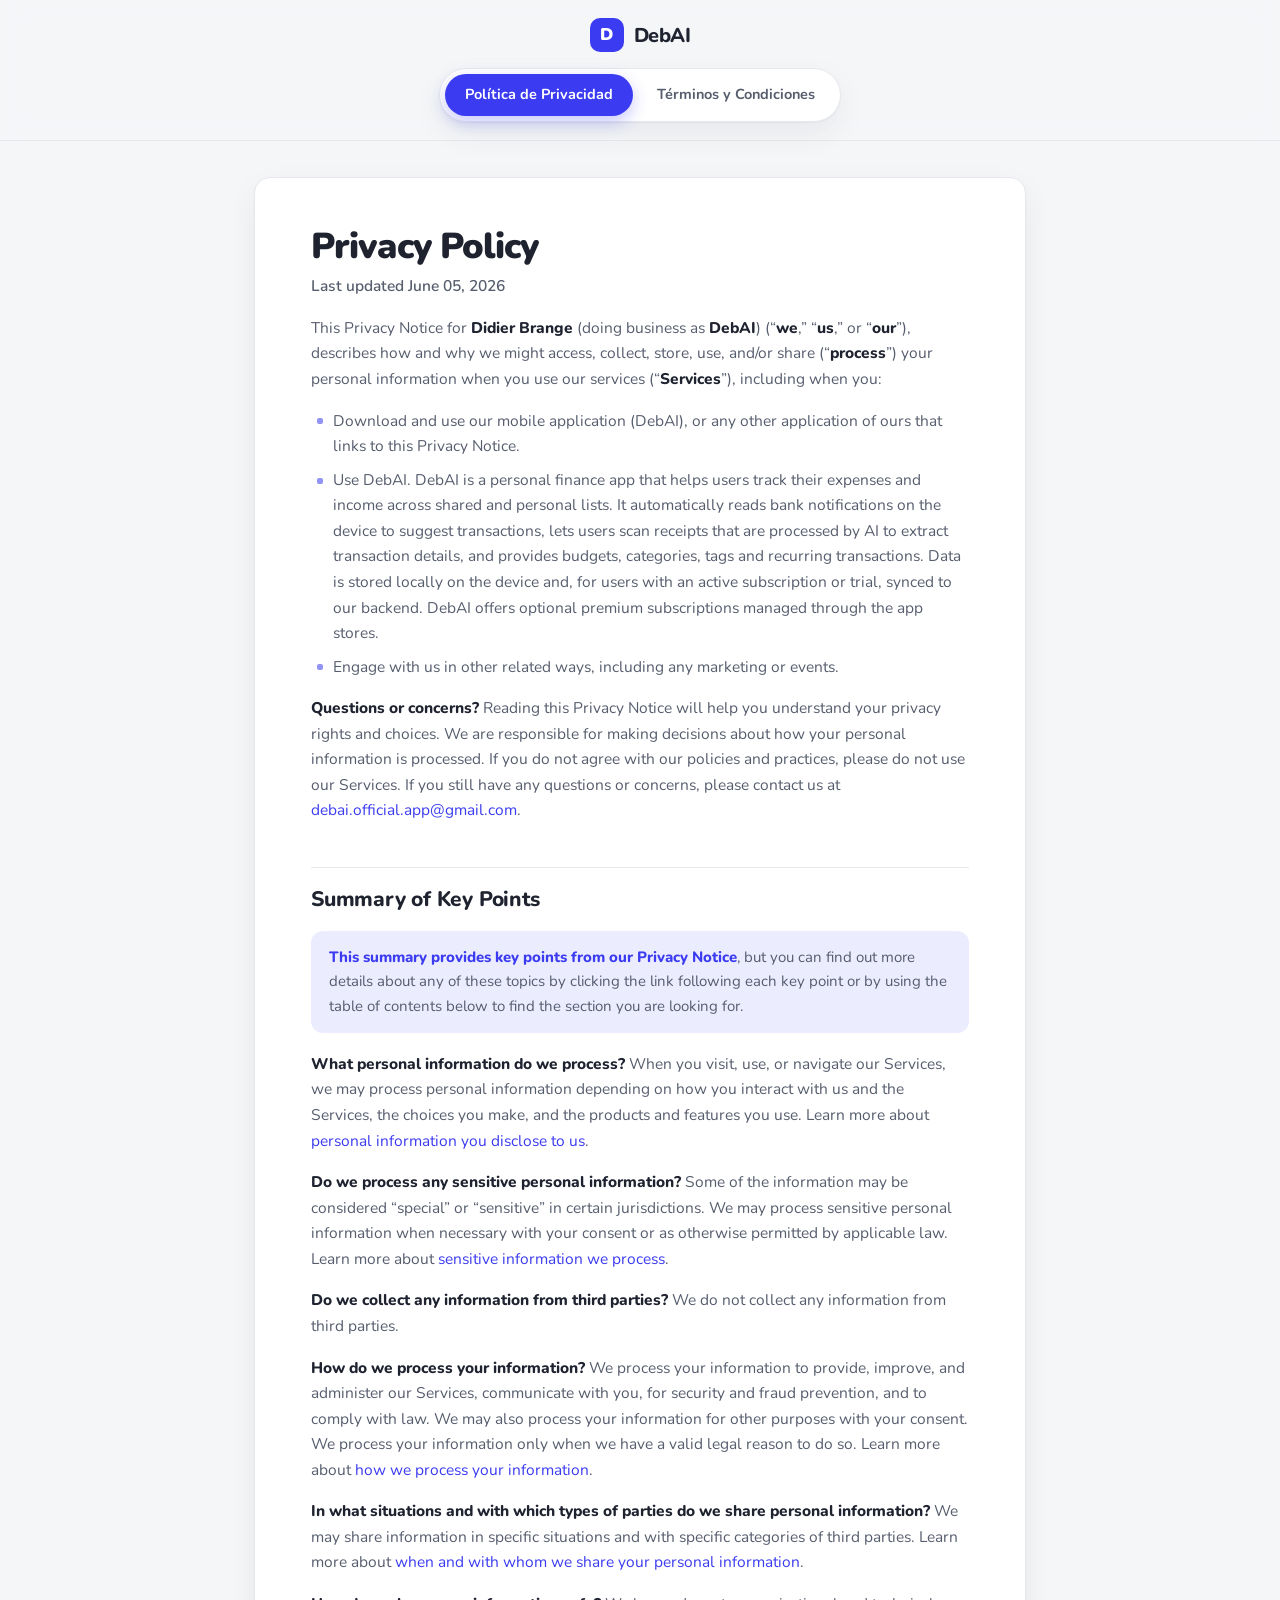
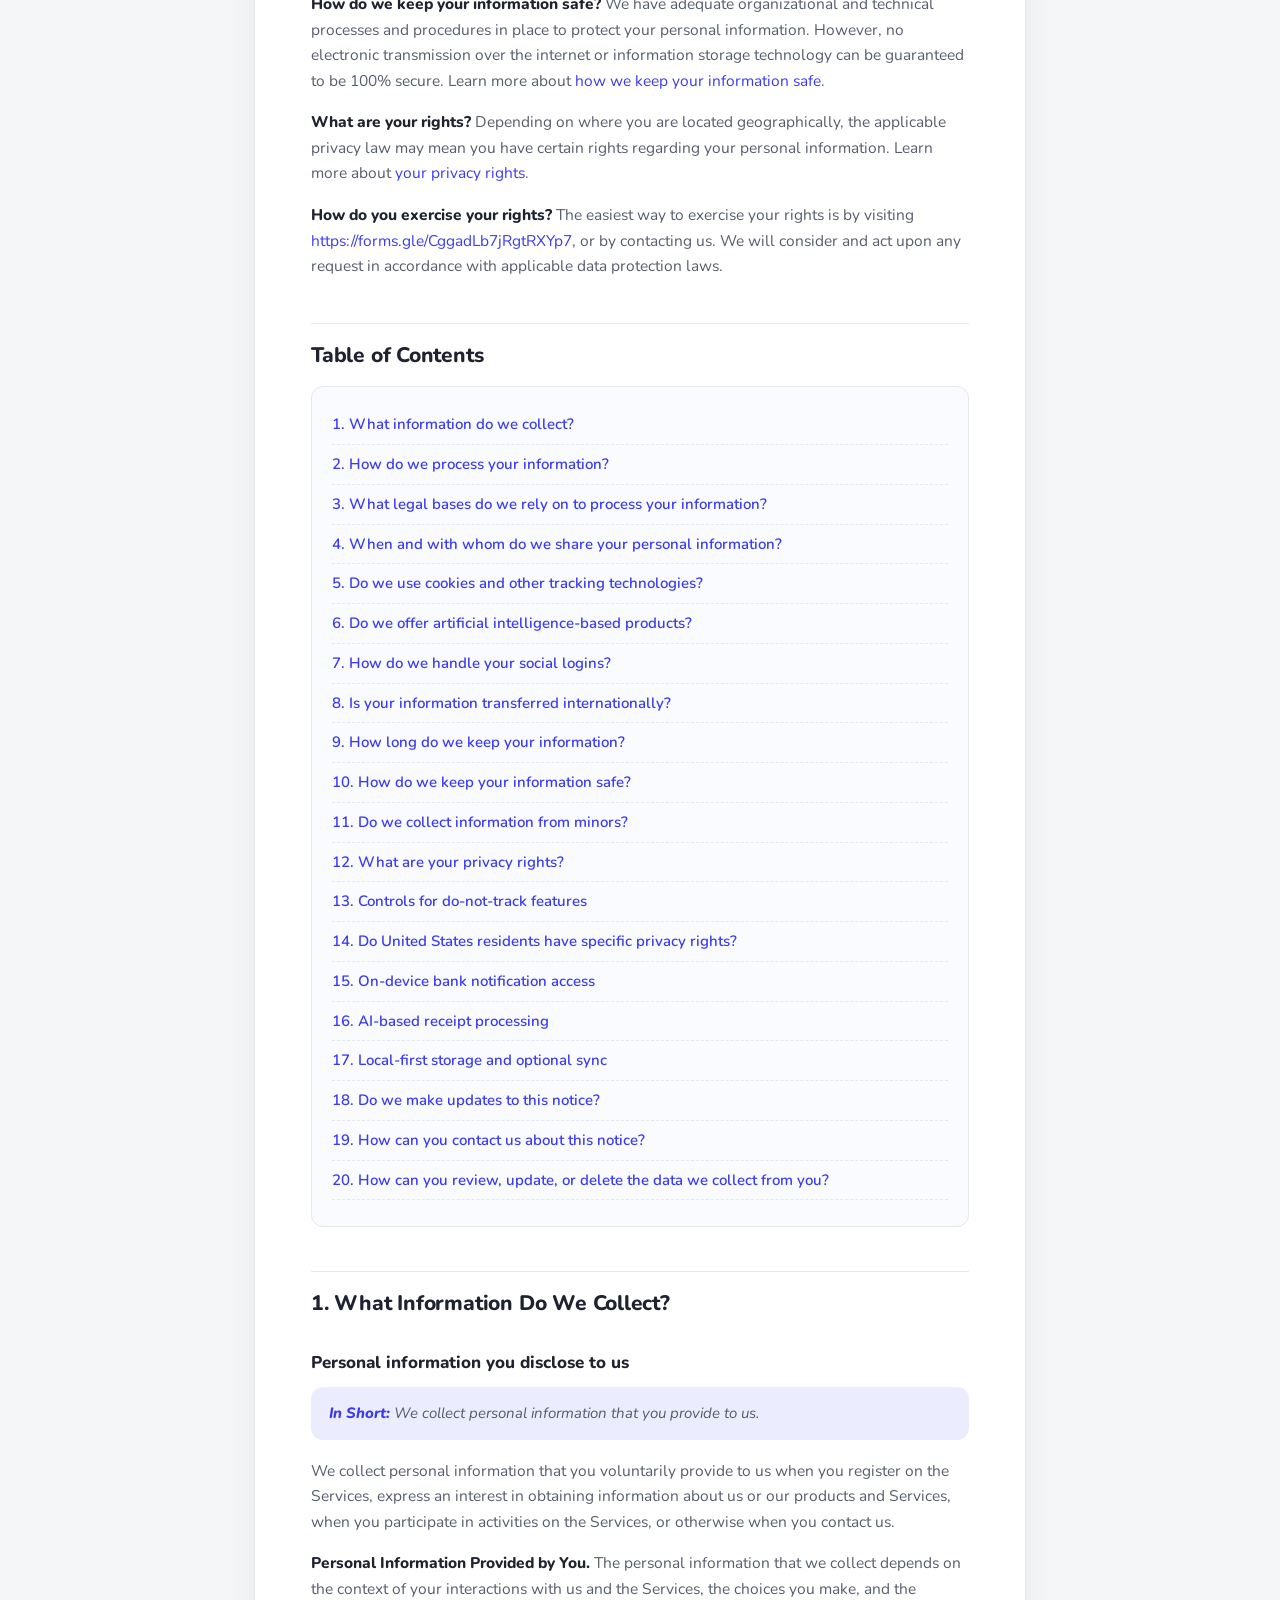
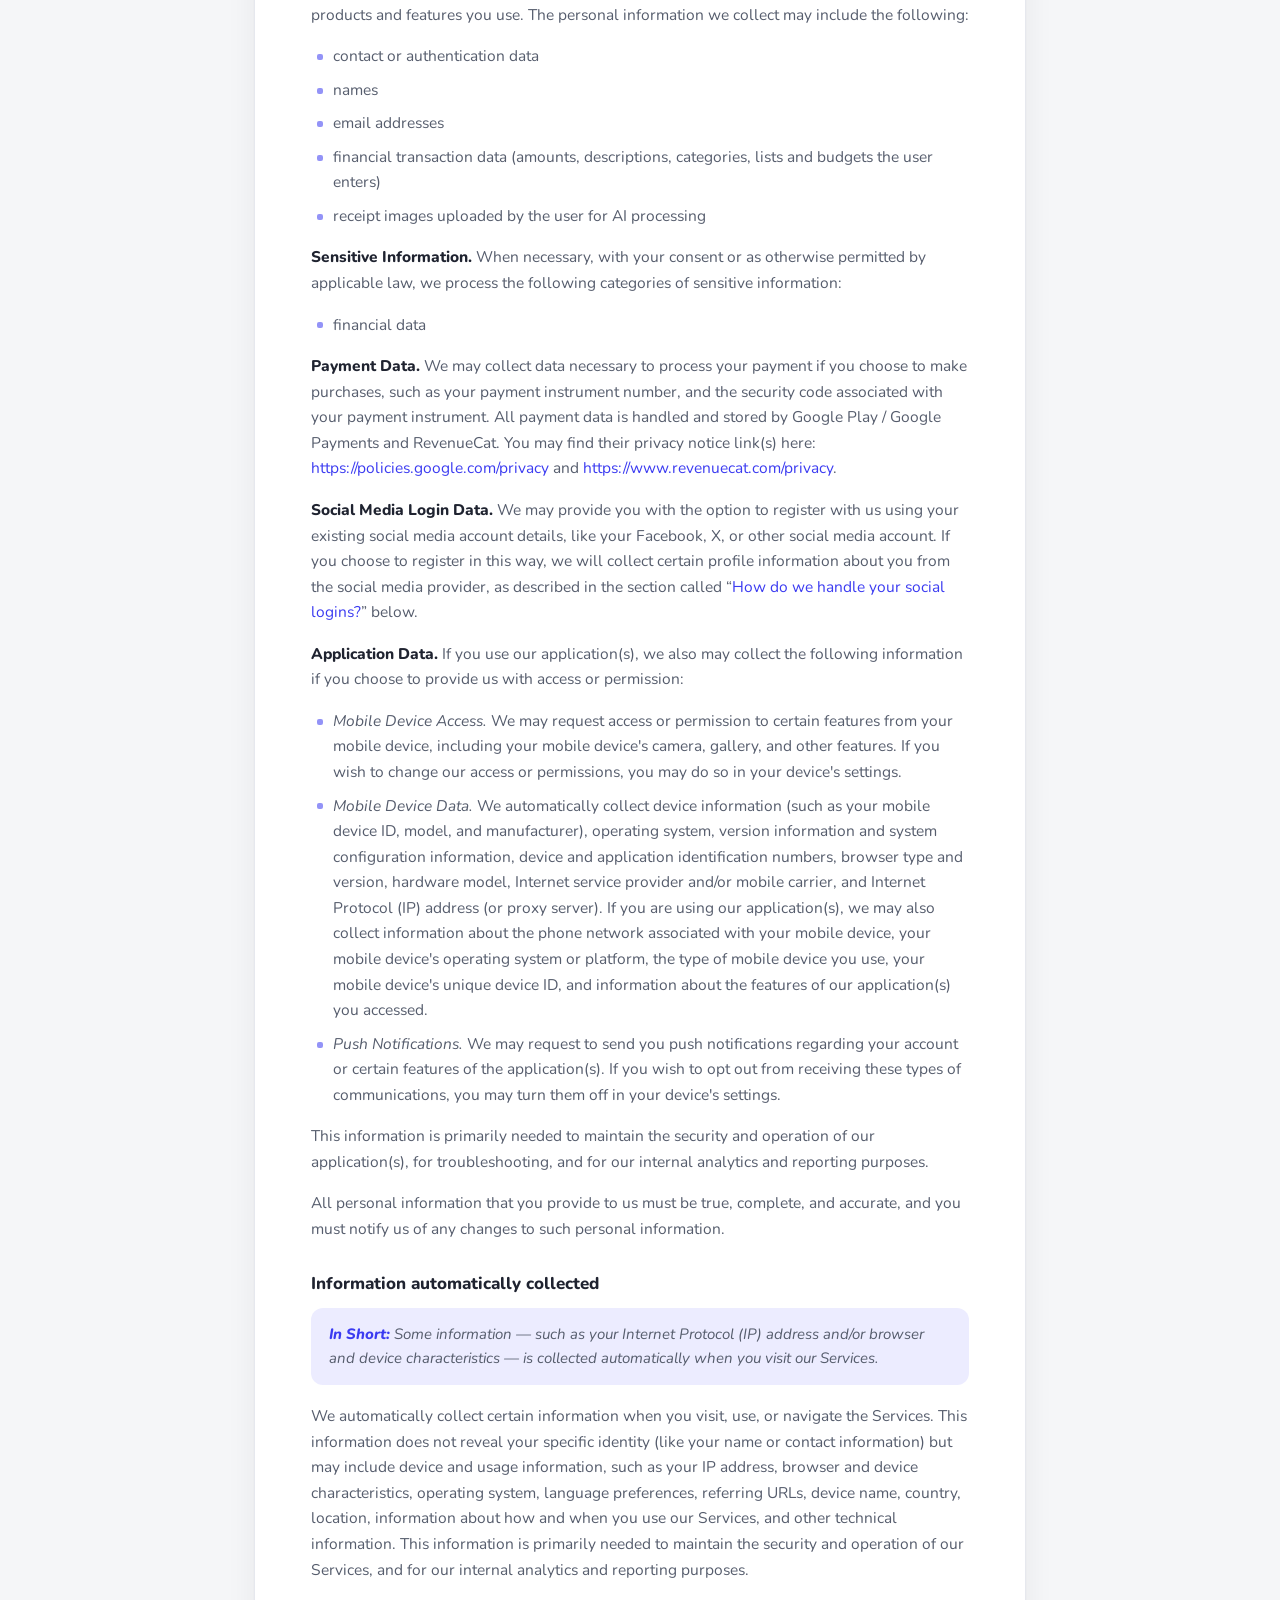
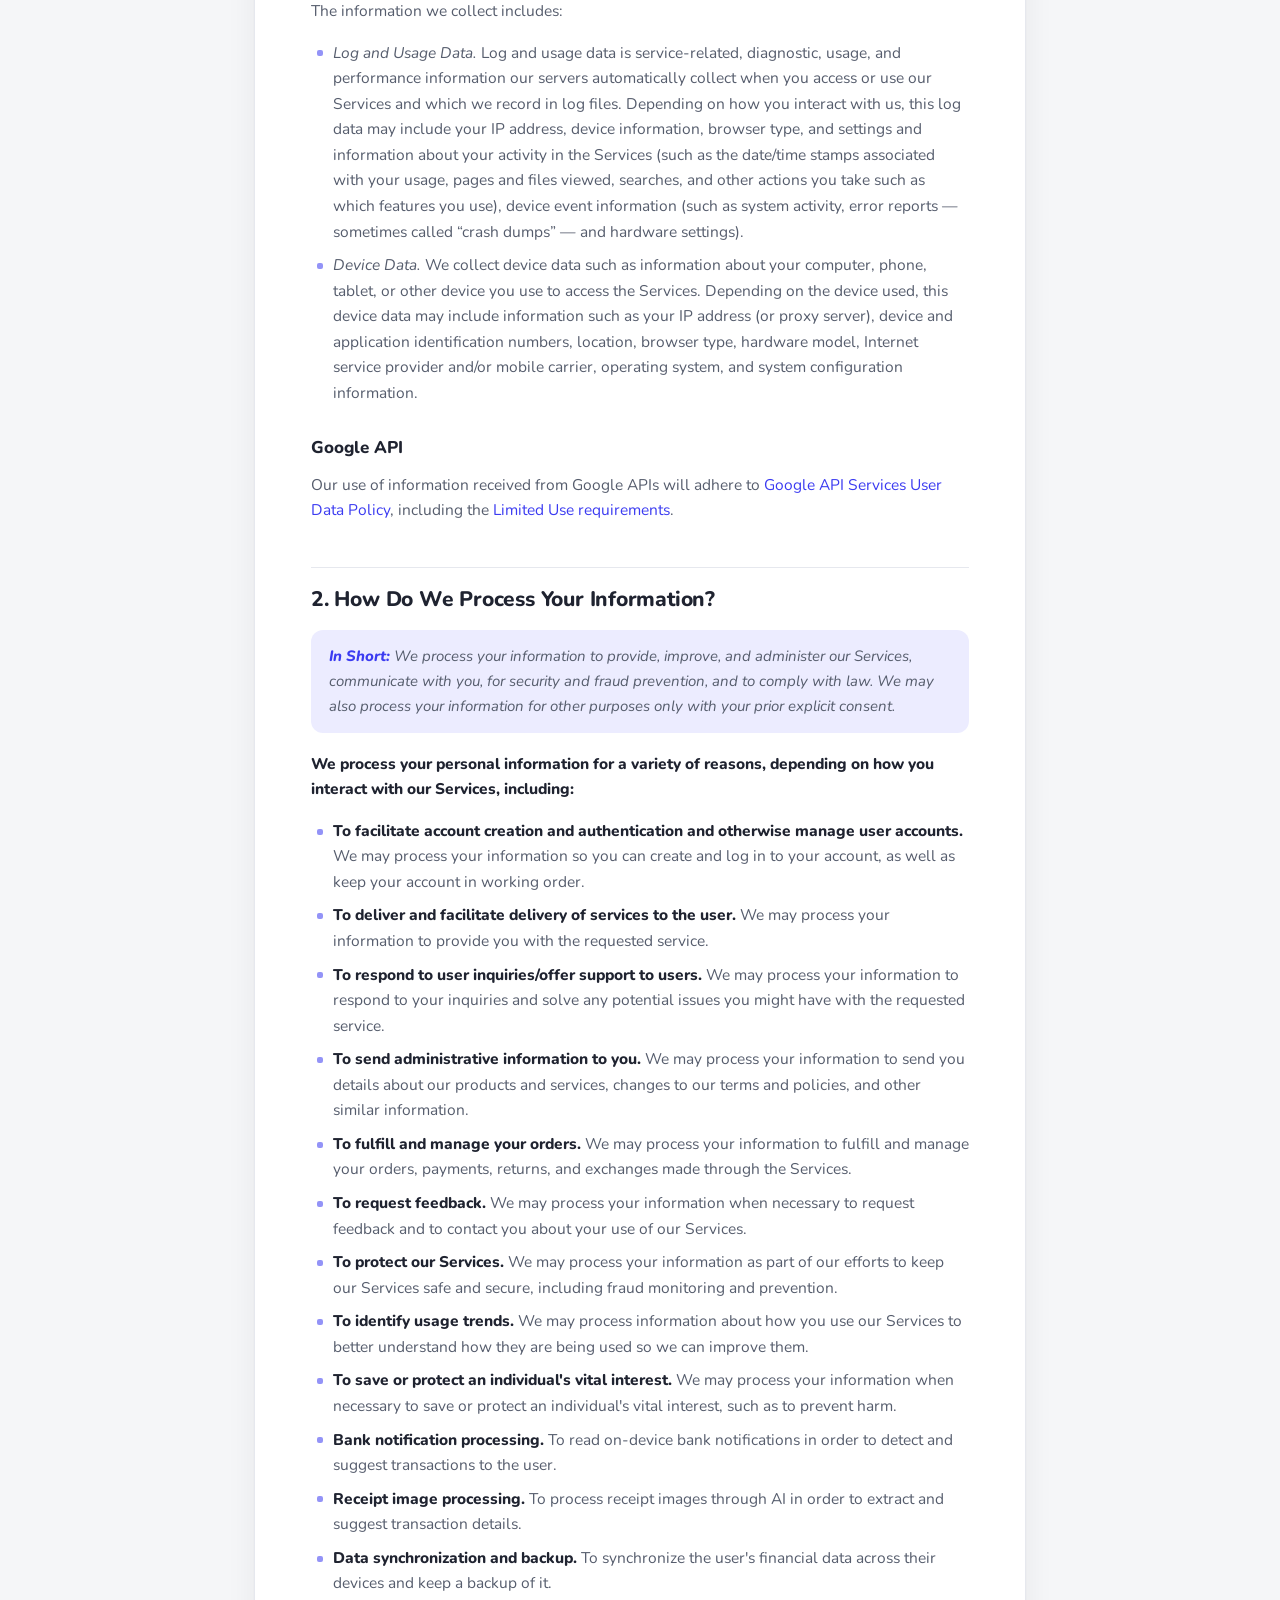
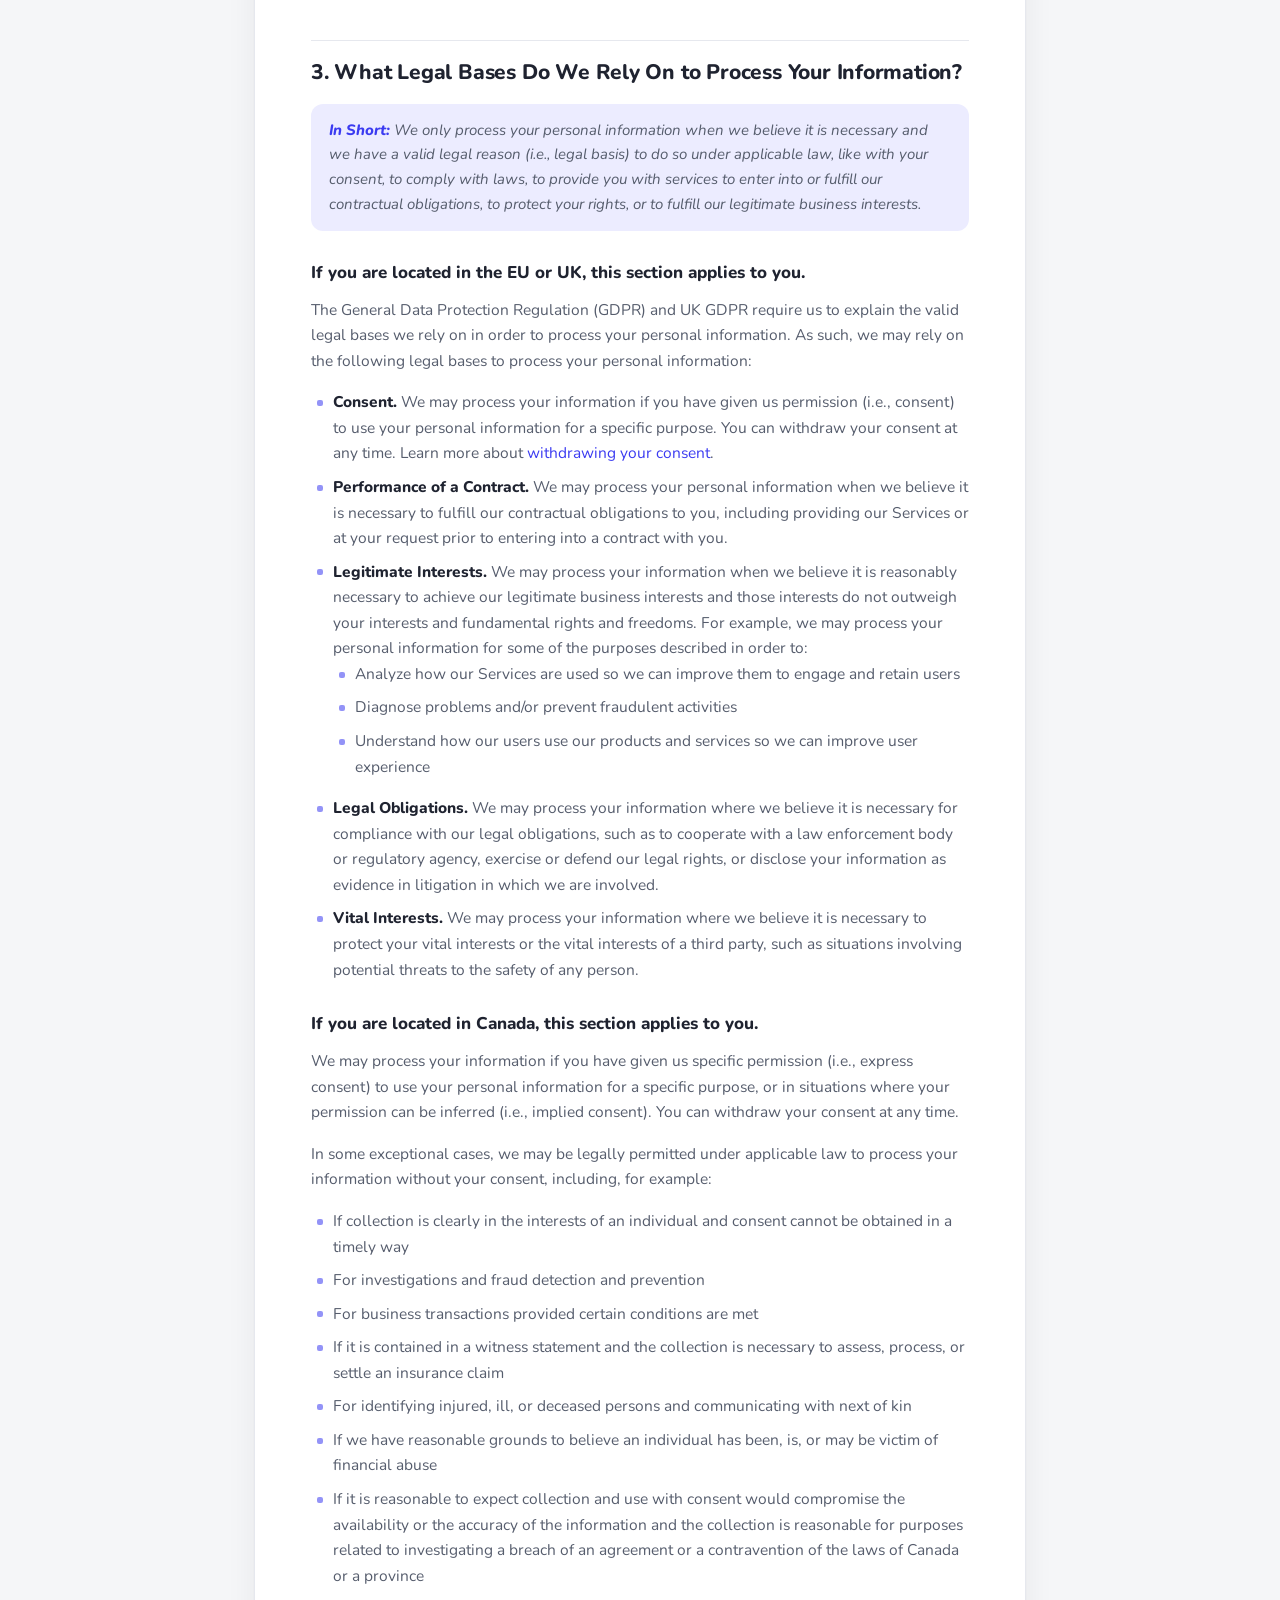
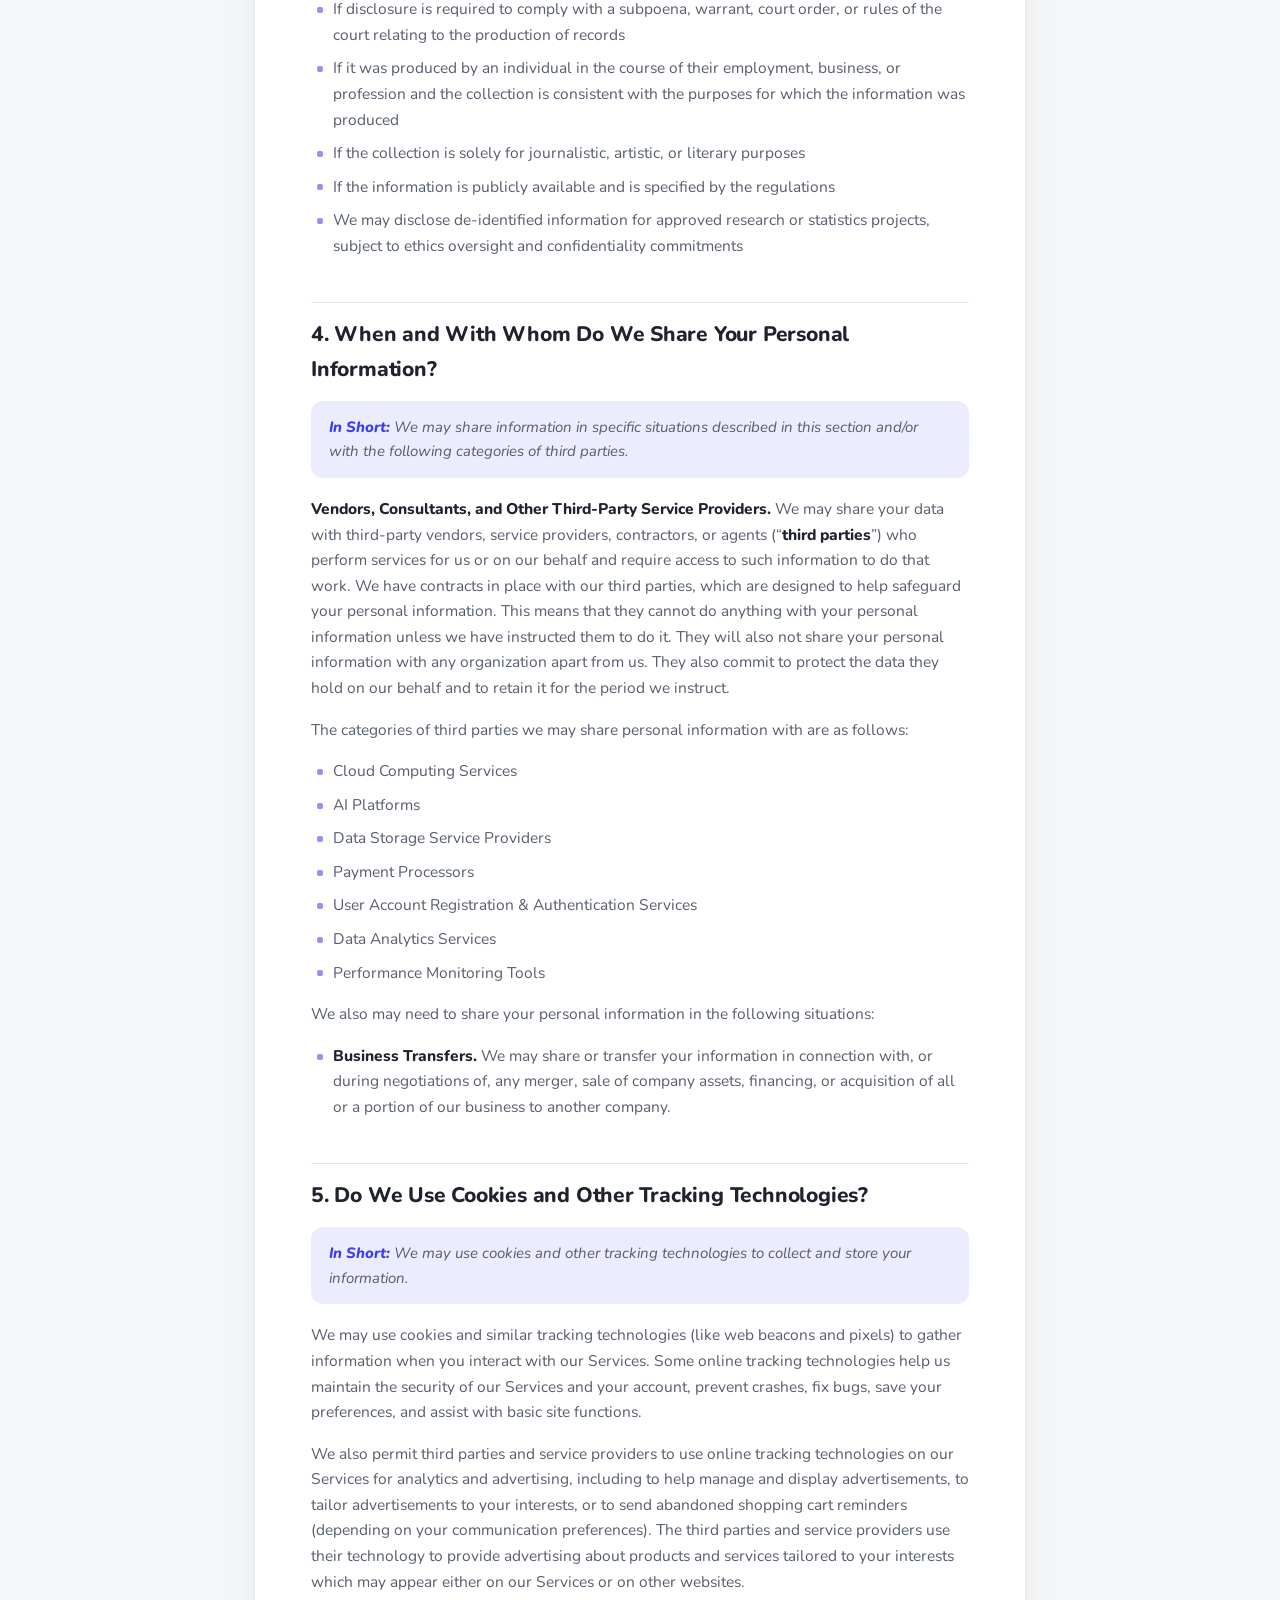
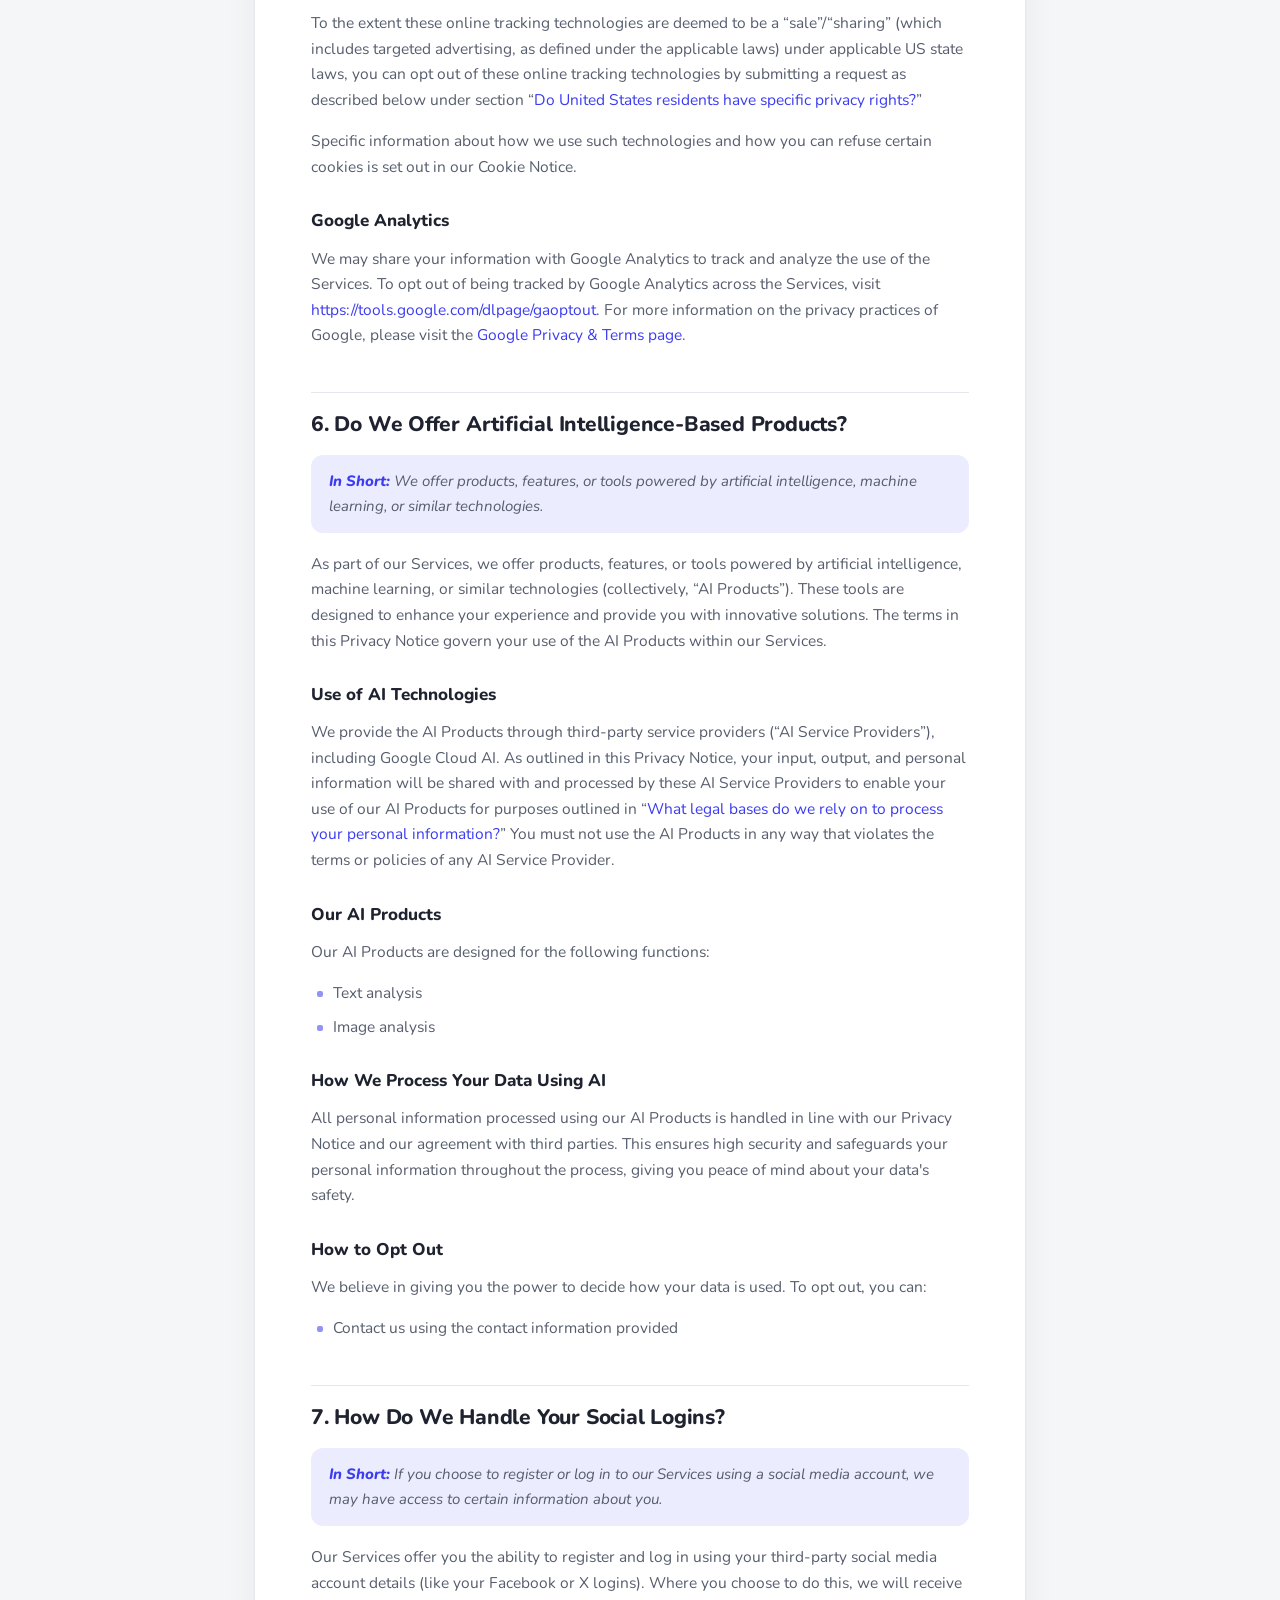
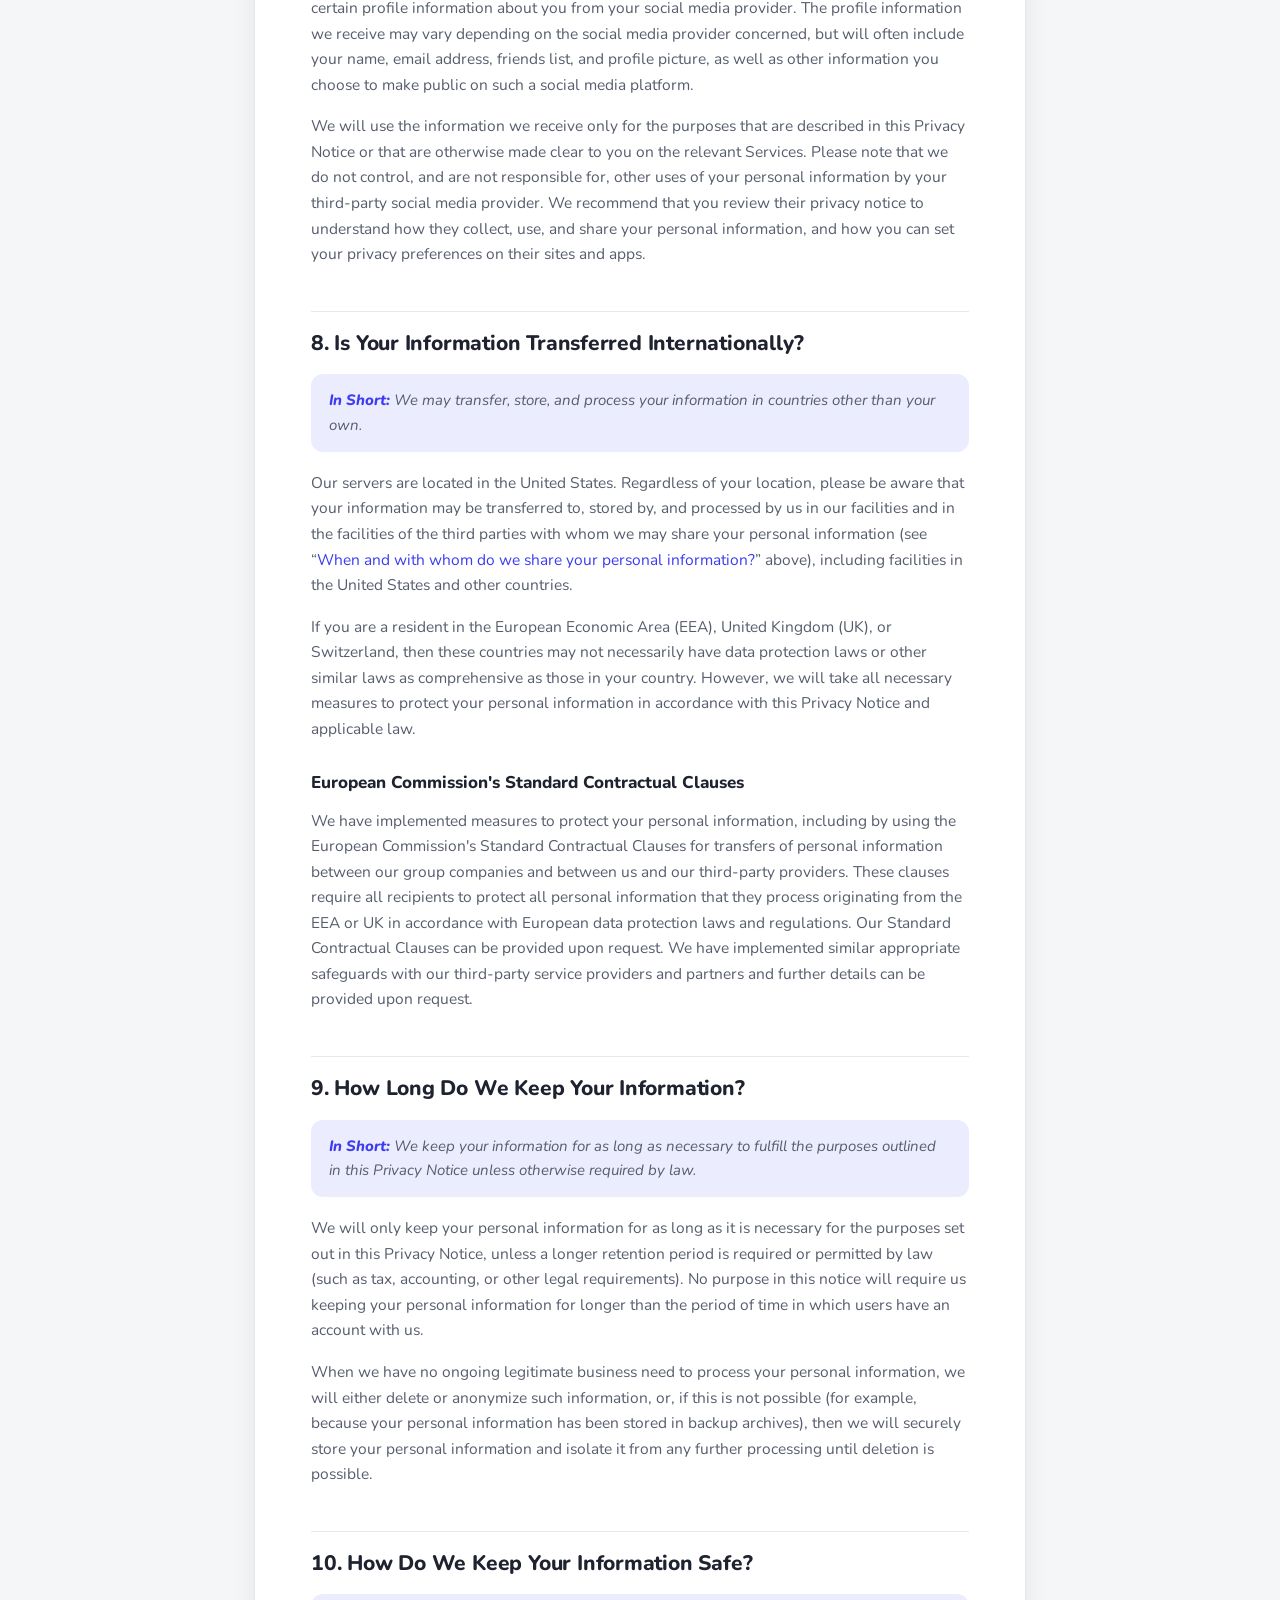
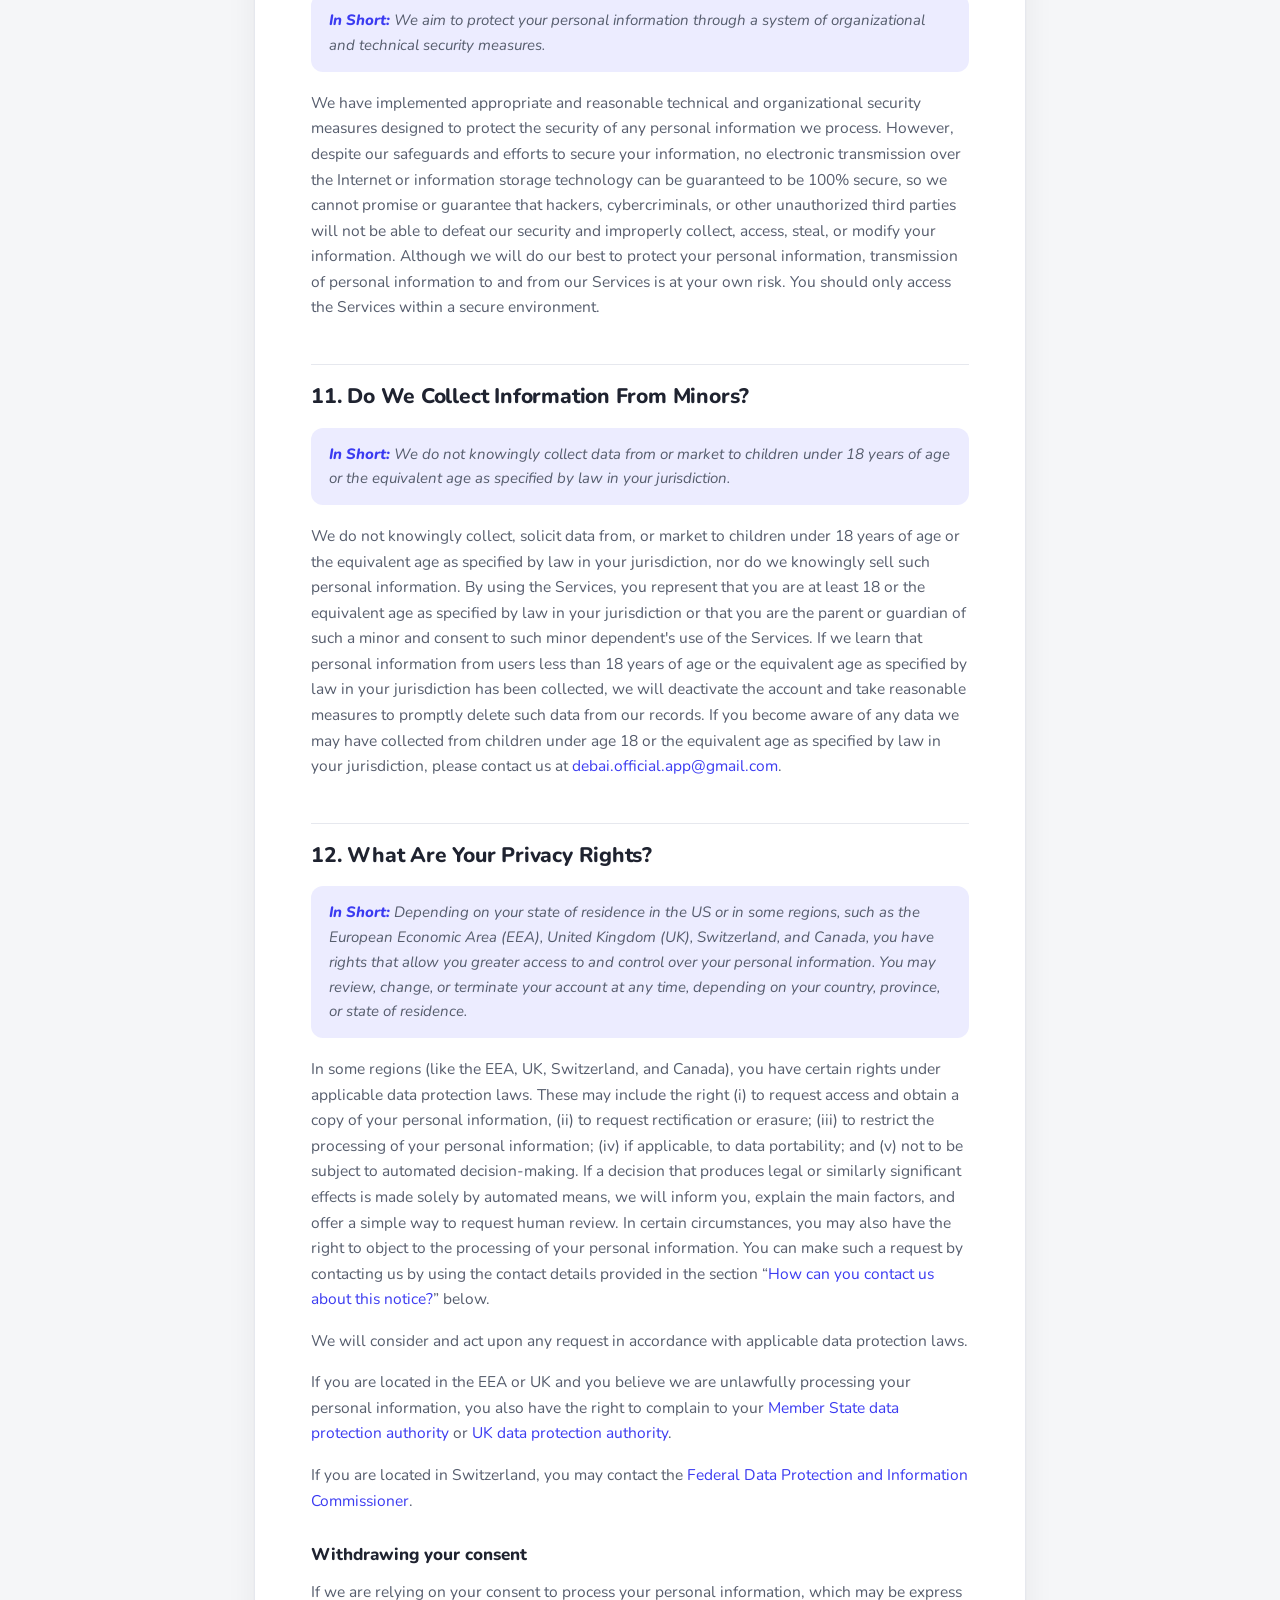
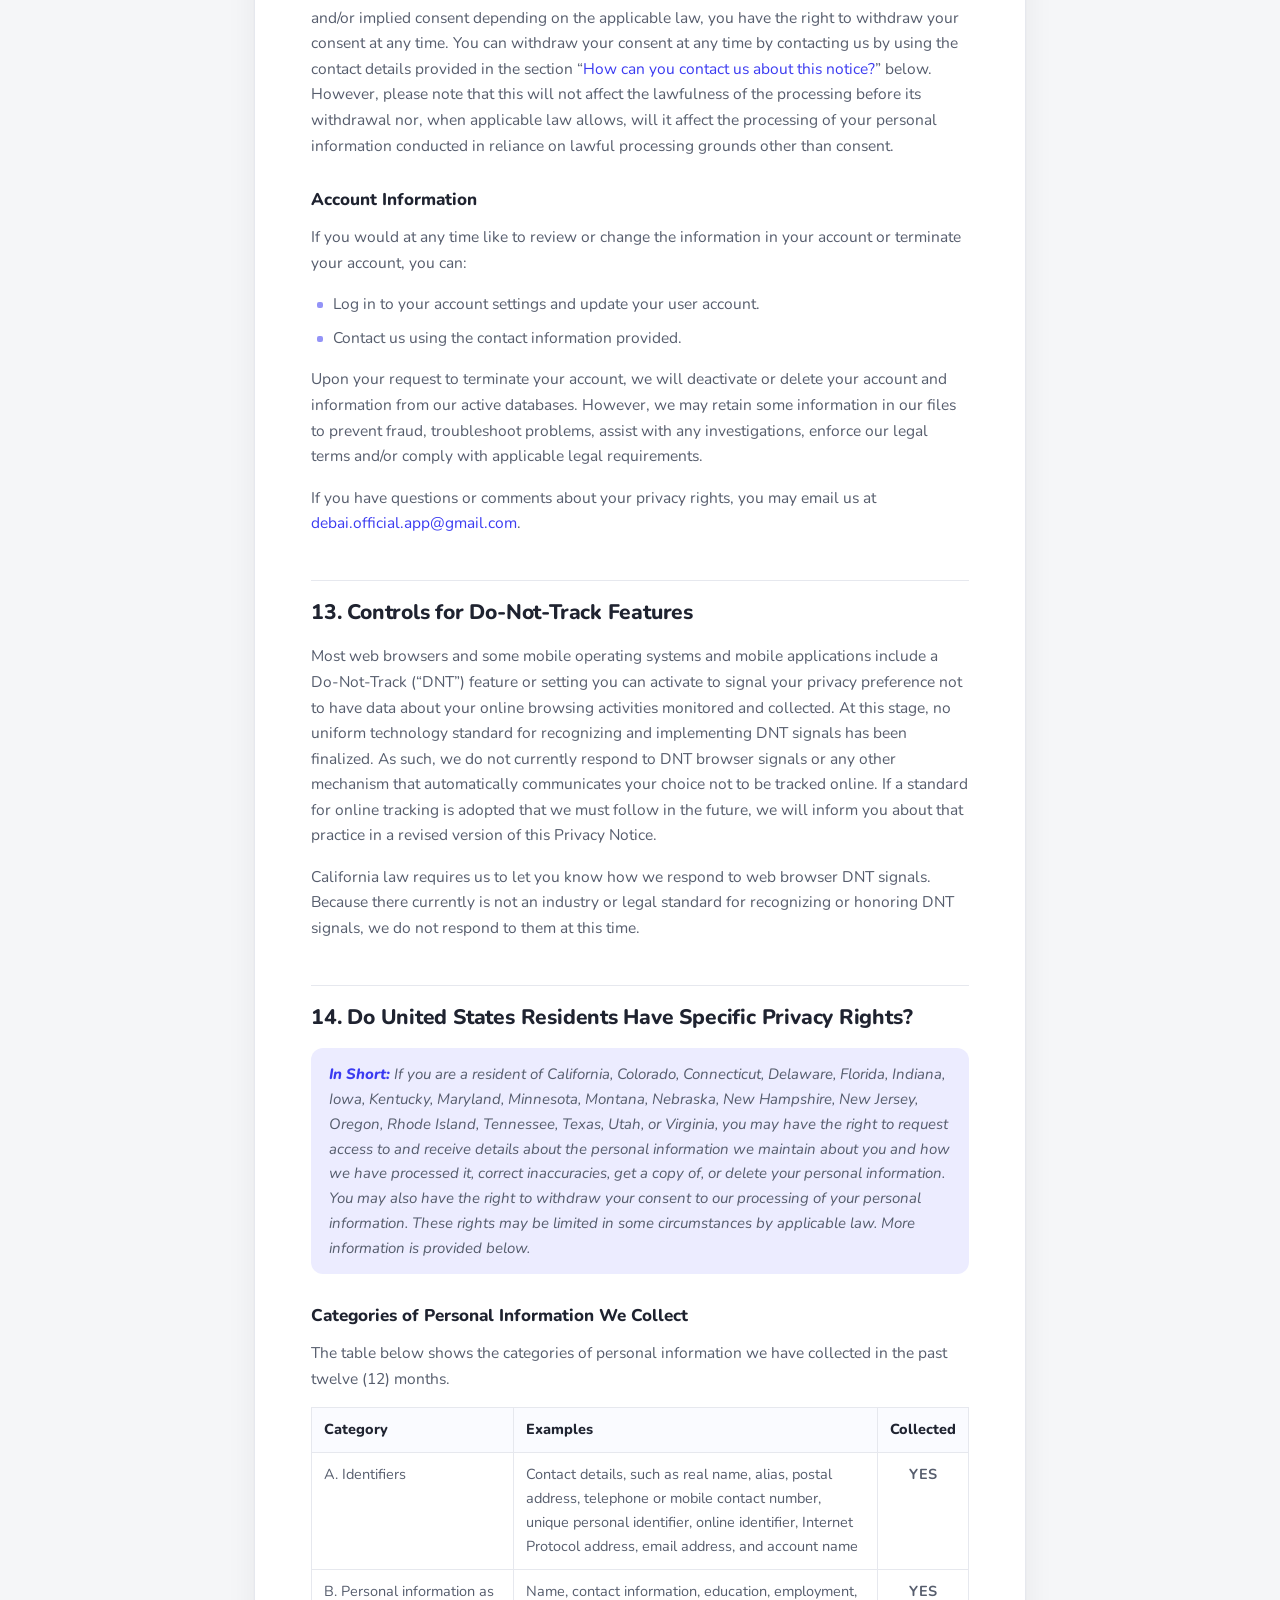
==== index.html @ 4a516897 "Add DebAI legal site: privacy policy + terms placeholder Clean, Nunito-styled static site for GitHub" ====
<!DOCTYPE html>
<html lang="en">
<head>
  <meta charset="UTF-8" />
  <meta name="viewport" content="width=device-width, initial-scale=1.0" />
  <title>DebAI — Privacy Policy</title>
  <meta name="description" content="DebAI Privacy Policy — how we access, collect, store, use and share your personal information." />
  <link rel="stylesheet" href="assets/styles.css" />
</head>
<body>
  <header class="site-header">
    <div class="site-header__inner">
      <a class="brand" href="index.html">
        <span class="brand__mark">D</span>
        <span>DebAI</span>
      </a>
      <nav class="tabs" aria-label="Documentos legales">
        <a class="tabs__link is-active" href="index.html" aria-current="page">Política de Privacidad</a>
        <a class="tabs__link" href="terminos.html">Términos y Condiciones</a>
      </nav>
    </div>
  </header>

  <main class="page">
    <article class="doc">
      <h1 class="doc__title">Privacy Policy</h1>
      <p class="doc__updated">Last updated June 05, 2026</p>

      <p>This Privacy Notice for <strong>Didier Brange</strong> (doing business as <strong>DebAI</strong>) (&ldquo;<strong>we</strong>,&rdquo; &ldquo;<strong>us</strong>,&rdquo; or &ldquo;<strong>our</strong>&rdquo;), describes how and why we might access, collect, store, use, and/or share (&ldquo;<strong>process</strong>&rdquo;) your personal information when you use our services (&ldquo;<strong>Services</strong>&rdquo;), including when you:</p>
      <ul>
        <li>Download and use our mobile application (DebAI), or any other application of ours that links to this Privacy Notice.</li>
        <li>Use DebAI. DebAI is a personal finance app that helps users track their expenses and income across shared and personal lists. It automatically reads bank notifications on the device to suggest transactions, lets users scan receipts that are processed by AI to extract transaction details, and provides budgets, categories, tags and recurring transactions. Data is stored locally on the device and, for users with an active subscription or trial, synced to our backend. DebAI offers optional premium subscriptions managed through the app stores.</li>
        <li>Engage with us in other related ways, including any marketing or events.</li>
      </ul>

      <p><strong>Questions or concerns?</strong> Reading this Privacy Notice will help you understand your privacy rights and choices. We are responsible for making decisions about how your personal information is processed. If you do not agree with our policies and practices, please do not use our Services. If you still have any questions or concerns, please contact us at <a href="mailto:debai.official.app@gmail.com">debai.official.app@gmail.com</a>.</p>

      <h2 id="summary">Summary of Key Points</h2>
      <div class="callout">
        <strong>This summary provides key points from our Privacy Notice</strong>, but you can find out more details about any of these topics by clicking the link following each key point or by using the table of contents below to find the section you are looking for.
      </div>
      <p><strong>What personal information do we process?</strong> When you visit, use, or navigate our Services, we may process personal information depending on how you interact with us and the Services, the choices you make, and the products and features you use. Learn more about <a href="#infocollect">personal information you disclose to us</a>.</p>
      <p><strong>Do we process any sensitive personal information?</strong> Some of the information may be considered &ldquo;special&rdquo; or &ldquo;sensitive&rdquo; in certain jurisdictions. We may process sensitive personal information when necessary with your consent or as otherwise permitted by applicable law. Learn more about <a href="#infocollect">sensitive information we process</a>.</p>
      <p><strong>Do we collect any information from third parties?</strong> We do not collect any information from third parties.</p>
      <p><strong>How do we process your information?</strong> We process your information to provide, improve, and administer our Services, communicate with you, for security and fraud prevention, and to comply with law. We may also process your information for other purposes with your consent. We process your information only when we have a valid legal reason to do so. Learn more about <a href="#infouse">how we process your information</a>.</p>
      <p><strong>In what situations and with which types of parties do we share personal information?</strong> We may share information in specific situations and with specific categories of third parties. Learn more about <a href="#whoshare">when and with whom we share your personal information</a>.</p>
      <p><strong>How do we keep your information safe?</strong> We have adequate organizational and technical processes and procedures in place to protect your personal information. However, no electronic transmission over the internet or information storage technology can be guaranteed to be 100% secure. Learn more about <a href="#infosafe">how we keep your information safe</a>.</p>
      <p><strong>What are your rights?</strong> Depending on where you are located geographically, the applicable privacy law may mean you have certain rights regarding your personal information. Learn more about <a href="#privacyrights">your privacy rights</a>.</p>
      <p><strong>How do you exercise your rights?</strong> The easiest way to exercise your rights is by visiting <a href="https://forms.gle/CggadLb7jRgtRXYp7" target="_blank" rel="noopener">https://forms.gle/CggadLb7jRgtRXYp7</a>, or by contacting us. We will consider and act upon any request in accordance with applicable data protection laws.</p>

      <h2 id="toc">Table of Contents</h2>
      <div class="intro-note">
        <ol class="toc">
          <li><a href="#infocollect">1. What information do we collect?</a></li>
          <li><a href="#infouse">2. How do we process your information?</a></li>
          <li><a href="#legalbases">3. What legal bases do we rely on to process your information?</a></li>
          <li><a href="#whoshare">4. When and with whom do we share your personal information?</a></li>
          <li><a href="#cookies">5. Do we use cookies and other tracking technologies?</a></li>
          <li><a href="#ai">6. Do we offer artificial intelligence-based products?</a></li>
          <li><a href="#sociallogins">7. How do we handle your social logins?</a></li>
          <li><a href="#intltransfers">8. Is your information transferred internationally?</a></li>
          <li><a href="#inforetain">9. How long do we keep your information?</a></li>
          <li><a href="#infosafe">10. How do we keep your information safe?</a></li>
          <li><a href="#infominors">11. Do we collect information from minors?</a></li>
          <li><a href="#privacyrights">12. What are your privacy rights?</a></li>
          <li><a href="#dnt">13. Controls for do-not-track features</a></li>
          <li><a href="#uslaws">14. Do United States residents have specific privacy rights?</a></li>
          <li><a href="#clausea">15. On-device bank notification access</a></li>
          <li><a href="#clauseb">16. AI-based receipt processing</a></li>
          <li><a href="#clausec">17. Local-first storage and optional sync</a></li>
          <li><a href="#policyupdates">18. Do we make updates to this notice?</a></li>
          <li><a href="#contact">19. How can you contact us about this notice?</a></li>
          <li><a href="#request">20. How can you review, update, or delete the data we collect from you?</a></li>
        </ol>
      </div>

      <h2 id="infocollect">1. What Information Do We Collect?</h2>
      <h3>Personal information you disclose to us</h3>
      <div class="callout"><strong><em>In Short:</em></strong> <em>We collect personal information that you provide to us.</em></div>
      <p>We collect personal information that you voluntarily provide to us when you register on the Services, express an interest in obtaining information about us or our products and Services, when you participate in activities on the Services, or otherwise when you contact us.</p>
      <p><strong>Personal Information Provided by You.</strong> The personal information that we collect depends on the context of your interactions with us and the Services, the choices you make, and the products and features you use. The personal information we collect may include the following:</p>
      <ul>
        <li>contact or authentication data</li>
        <li>names</li>
        <li>email addresses</li>
        <li>financial transaction data (amounts, descriptions, categories, lists and budgets the user enters)</li>
        <li>receipt images uploaded by the user for AI processing</li>
      </ul>
      <p><strong>Sensitive Information.</strong> When necessary, with your consent or as otherwise permitted by applicable law, we process the following categories of sensitive information:</p>
      <ul>
        <li>financial data</li>
      </ul>
      <p><strong>Payment Data.</strong> We may collect data necessary to process your payment if you choose to make purchases, such as your payment instrument number, and the security code associated with your payment instrument. All payment data is handled and stored by Google Play / Google Payments and RevenueCat. You may find their privacy notice link(s) here: <a href="https://policies.google.com/privacy" target="_blank" rel="noopener">https://policies.google.com/privacy</a> and <a href="https://www.revenuecat.com/privacy" target="_blank" rel="noopener">https://www.revenuecat.com/privacy</a>.</p>
      <p><strong>Social Media Login Data.</strong> We may provide you with the option to register with us using your existing social media account details, like your Facebook, X, or other social media account. If you choose to register in this way, we will collect certain profile information about you from the social media provider, as described in the section called &ldquo;<a href="#sociallogins">How do we handle your social logins?</a>&rdquo; below.</p>
      <p><strong>Application Data.</strong> If you use our application(s), we also may collect the following information if you choose to provide us with access or permission:</p>
      <ul>
        <li><em>Mobile Device Access.</em> We may request access or permission to certain features from your mobile device, including your mobile device's camera, gallery, and other features. If you wish to change our access or permissions, you may do so in your device's settings.</li>
        <li><em>Mobile Device Data.</em> We automatically collect device information (such as your mobile device ID, model, and manufacturer), operating system, version information and system configuration information, device and application identification numbers, browser type and version, hardware model, Internet service provider and/or mobile carrier, and Internet Protocol (IP) address (or proxy server). If you are using our application(s), we may also collect information about the phone network associated with your mobile device, your mobile device's operating system or platform, the type of mobile device you use, your mobile device's unique device ID, and information about the features of our application(s) you accessed.</li>
        <li><em>Push Notifications.</em> We may request to send you push notifications regarding your account or certain features of the application(s). If you wish to opt out from receiving these types of communications, you may turn them off in your device's settings.</li>
      </ul>
      <p>This information is primarily needed to maintain the security and operation of our application(s), for troubleshooting, and for our internal analytics and reporting purposes.</p>
      <p>All personal information that you provide to us must be true, complete, and accurate, and you must notify us of any changes to such personal information.</p>

      <h3>Information automatically collected</h3>
      <div class="callout"><strong><em>In Short:</em></strong> <em>Some information — such as your Internet Protocol (IP) address and/or browser and device characteristics — is collected automatically when you visit our Services.</em></div>
      <p>We automatically collect certain information when you visit, use, or navigate the Services. This information does not reveal your specific identity (like your name or contact information) but may include device and usage information, such as your IP address, browser and device characteristics, operating system, language preferences, referring URLs, device name, country, location, information about how and when you use our Services, and other technical information. This information is primarily needed to maintain the security and operation of our Services, and for our internal analytics and reporting purposes.</p>
      <p>The information we collect includes:</p>
      <ul>
        <li><em>Log and Usage Data.</em> Log and usage data is service-related, diagnostic, usage, and performance information our servers automatically collect when you access or use our Services and which we record in log files. Depending on how you interact with us, this log data may include your IP address, device information, browser type, and settings and information about your activity in the Services (such as the date/time stamps associated with your usage, pages and files viewed, searches, and other actions you take such as which features you use), device event information (such as system activity, error reports — sometimes called &ldquo;crash dumps&rdquo; — and hardware settings).</li>
        <li><em>Device Data.</em> We collect device data such as information about your computer, phone, tablet, or other device you use to access the Services. Depending on the device used, this device data may include information such as your IP address (or proxy server), device and application identification numbers, location, browser type, hardware model, Internet service provider and/or mobile carrier, operating system, and system configuration information.</li>
      </ul>

      <h3>Google API</h3>
      <p>Our use of information received from Google APIs will adhere to <a href="https://developers.google.com/terms/api-services-user-data-policy" target="_blank" rel="noopener">Google API Services User Data Policy</a>, including the <a href="https://developers.google.com/terms/api-services-user-data-policy#limited-use" target="_blank" rel="noopener">Limited Use requirements</a>.</p>

      <h2 id="infouse">2. How Do We Process Your Information?</h2>
      <div class="callout"><strong><em>In Short:</em></strong> <em>We process your information to provide, improve, and administer our Services, communicate with you, for security and fraud prevention, and to comply with law. We may also process your information for other purposes only with your prior explicit consent.</em></div>
      <p><strong>We process your personal information for a variety of reasons, depending on how you interact with our Services, including:</strong></p>
      <ul>
        <li><strong>To facilitate account creation and authentication and otherwise manage user accounts.</strong> We may process your information so you can create and log in to your account, as well as keep your account in working order.</li>
        <li><strong>To deliver and facilitate delivery of services to the user.</strong> We may process your information to provide you with the requested service.</li>
        <li><strong>To respond to user inquiries/offer support to users.</strong> We may process your information to respond to your inquiries and solve any potential issues you might have with the requested service.</li>
        <li><strong>To send administrative information to you.</strong> We may process your information to send you details about our products and services, changes to our terms and policies, and other similar information.</li>
        <li><strong>To fulfill and manage your orders.</strong> We may process your information to fulfill and manage your orders, payments, returns, and exchanges made through the Services.</li>
        <li><strong>To request feedback.</strong> We may process your information when necessary to request feedback and to contact you about your use of our Services.</li>
        <li><strong>To protect our Services.</strong> We may process your information as part of our efforts to keep our Services safe and secure, including fraud monitoring and prevention.</li>
        <li><strong>To identify usage trends.</strong> We may process information about how you use our Services to better understand how they are being used so we can improve them.</li>
        <li><strong>To save or protect an individual's vital interest.</strong> We may process your information when necessary to save or protect an individual's vital interest, such as to prevent harm.</li>
        <li><strong>Bank notification processing.</strong> To read on-device bank notifications in order to detect and suggest transactions to the user.</li>
        <li><strong>Receipt image processing.</strong> To process receipt images through AI in order to extract and suggest transaction details.</li>
        <li><strong>Data synchronization and backup.</strong> To synchronize the user's financial data across their devices and keep a backup of it.</li>
      </ul>

      <h2 id="legalbases">3. What Legal Bases Do We Rely On to Process Your Information?</h2>
      <div class="callout"><strong><em>In Short:</em></strong> <em>We only process your personal information when we believe it is necessary and we have a valid legal reason (i.e., legal basis) to do so under applicable law, like with your consent, to comply with laws, to provide you with services to enter into or fulfill our contractual obligations, to protect your rights, or to fulfill our legitimate business interests.</em></div>

      <h3>If you are located in the EU or UK, this section applies to you.</h3>
      <p>The General Data Protection Regulation (GDPR) and UK GDPR require us to explain the valid legal bases we rely on in order to process your personal information. As such, we may rely on the following legal bases to process your personal information:</p>
      <ul>
        <li><strong>Consent.</strong> We may process your information if you have given us permission (i.e., consent) to use your personal information for a specific purpose. You can withdraw your consent at any time. Learn more about <a href="#privacyrights">withdrawing your consent</a>.</li>
        <li><strong>Performance of a Contract.</strong> We may process your personal information when we believe it is necessary to fulfill our contractual obligations to you, including providing our Services or at your request prior to entering into a contract with you.</li>
        <li><strong>Legitimate Interests.</strong> We may process your information when we believe it is reasonably necessary to achieve our legitimate business interests and those interests do not outweigh your interests and fundamental rights and freedoms. For example, we may process your personal information for some of the purposes described in order to:
          <ul>
            <li>Analyze how our Services are used so we can improve them to engage and retain users</li>
            <li>Diagnose problems and/or prevent fraudulent activities</li>
            <li>Understand how our users use our products and services so we can improve user experience</li>
          </ul>
        </li>
        <li><strong>Legal Obligations.</strong> We may process your information where we believe it is necessary for compliance with our legal obligations, such as to cooperate with a law enforcement body or regulatory agency, exercise or defend our legal rights, or disclose your information as evidence in litigation in which we are involved.</li>
        <li><strong>Vital Interests.</strong> We may process your information where we believe it is necessary to protect your vital interests or the vital interests of a third party, such as situations involving potential threats to the safety of any person.</li>
      </ul>

      <h3>If you are located in Canada, this section applies to you.</h3>
      <p>We may process your information if you have given us specific permission (i.e., express consent) to use your personal information for a specific purpose, or in situations where your permission can be inferred (i.e., implied consent). You can withdraw your consent at any time.</p>
      <p>In some exceptional cases, we may be legally permitted under applicable law to process your information without your consent, including, for example:</p>
      <ul>
        <li>If collection is clearly in the interests of an individual and consent cannot be obtained in a timely way</li>
        <li>For investigations and fraud detection and prevention</li>
        <li>For business transactions provided certain conditions are met</li>
        <li>If it is contained in a witness statement and the collection is necessary to assess, process, or settle an insurance claim</li>
        <li>For identifying injured, ill, or deceased persons and communicating with next of kin</li>
        <li>If we have reasonable grounds to believe an individual has been, is, or may be victim of financial abuse</li>
        <li>If it is reasonable to expect collection and use with consent would compromise the availability or the accuracy of the information and the collection is reasonable for purposes related to investigating a breach of an agreement or a contravention of the laws of Canada or a province</li>
        <li>If disclosure is required to comply with a subpoena, warrant, court order, or rules of the court relating to the production of records</li>
        <li>If it was produced by an individual in the course of their employment, business, or profession and the collection is consistent with the purposes for which the information was produced</li>
        <li>If the collection is solely for journalistic, artistic, or literary purposes</li>
        <li>If the information is publicly available and is specified by the regulations</li>
        <li>We may disclose de-identified information for approved research or statistics projects, subject to ethics oversight and confidentiality commitments</li>
      </ul>

      <h2 id="whoshare">4. When and With Whom Do We Share Your Personal Information?</h2>
      <div class="callout"><strong><em>In Short:</em></strong> <em>We may share information in specific situations described in this section and/or with the following categories of third parties.</em></div>
      <p><strong>Vendors, Consultants, and Other Third-Party Service Providers.</strong> We may share your data with third-party vendors, service providers, contractors, or agents (&ldquo;<strong>third parties</strong>&rdquo;) who perform services for us or on our behalf and require access to such information to do that work. We have contracts in place with our third parties, which are designed to help safeguard your personal information. This means that they cannot do anything with your personal information unless we have instructed them to do it. They will also not share your personal information with any organization apart from us. They also commit to protect the data they hold on our behalf and to retain it for the period we instruct.</p>
      <p>The categories of third parties we may share personal information with are as follows:</p>
      <ul>
        <li>Cloud Computing Services</li>
        <li>AI Platforms</li>
        <li>Data Storage Service Providers</li>
        <li>Payment Processors</li>
        <li>User Account Registration &amp; Authentication Services</li>
        <li>Data Analytics Services</li>
        <li>Performance Monitoring Tools</li>
      </ul>
      <p>We also may need to share your personal information in the following situations:</p>
      <ul>
        <li><strong>Business Transfers.</strong> We may share or transfer your information in connection with, or during negotiations of, any merger, sale of company assets, financing, or acquisition of all or a portion of our business to another company.</li>
      </ul>

      <h2 id="cookies">5. Do We Use Cookies and Other Tracking Technologies?</h2>
      <div class="callout"><strong><em>In Short:</em></strong> <em>We may use cookies and other tracking technologies to collect and store your information.</em></div>
      <p>We may use cookies and similar tracking technologies (like web beacons and pixels) to gather information when you interact with our Services. Some online tracking technologies help us maintain the security of our Services and your account, prevent crashes, fix bugs, save your preferences, and assist with basic site functions.</p>
      <p>We also permit third parties and service providers to use online tracking technologies on our Services for analytics and advertising, including to help manage and display advertisements, to tailor advertisements to your interests, or to send abandoned shopping cart reminders (depending on your communication preferences). The third parties and service providers use their technology to provide advertising about products and services tailored to your interests which may appear either on our Services or on other websites.</p>
      <p>To the extent these online tracking technologies are deemed to be a &ldquo;sale&rdquo;/&ldquo;sharing&rdquo; (which includes targeted advertising, as defined under the applicable laws) under applicable US state laws, you can opt out of these online tracking technologies by submitting a request as described below under section &ldquo;<a href="#uslaws">Do United States residents have specific privacy rights?</a>&rdquo;</p>
      <p>Specific information about how we use such technologies and how you can refuse certain cookies is set out in our Cookie Notice.</p>
      <h3>Google Analytics</h3>
      <p>We may share your information with Google Analytics to track and analyze the use of the Services. To opt out of being tracked by Google Analytics across the Services, visit <a href="https://tools.google.com/dlpage/gaoptout" target="_blank" rel="noopener">https://tools.google.com/dlpage/gaoptout</a>. For more information on the privacy practices of Google, please visit the <a href="https://policies.google.com/privacy" target="_blank" rel="noopener">Google Privacy &amp; Terms page</a>.</p>

      <h2 id="ai">6. Do We Offer Artificial Intelligence-Based Products?</h2>
      <div class="callout"><strong><em>In Short:</em></strong> <em>We offer products, features, or tools powered by artificial intelligence, machine learning, or similar technologies.</em></div>
      <p>As part of our Services, we offer products, features, or tools powered by artificial intelligence, machine learning, or similar technologies (collectively, &ldquo;AI Products&rdquo;). These tools are designed to enhance your experience and provide you with innovative solutions. The terms in this Privacy Notice govern your use of the AI Products within our Services.</p>
      <h3>Use of AI Technologies</h3>
      <p>We provide the AI Products through third-party service providers (&ldquo;AI Service Providers&rdquo;), including Google Cloud AI. As outlined in this Privacy Notice, your input, output, and personal information will be shared with and processed by these AI Service Providers to enable your use of our AI Products for purposes outlined in &ldquo;<a href="#legalbases">What legal bases do we rely on to process your personal information?</a>&rdquo; You must not use the AI Products in any way that violates the terms or policies of any AI Service Provider.</p>
      <h3>Our AI Products</h3>
      <p>Our AI Products are designed for the following functions:</p>
      <ul>
        <li>Text analysis</li>
        <li>Image analysis</li>
      </ul>
      <h3>How We Process Your Data Using AI</h3>
      <p>All personal information processed using our AI Products is handled in line with our Privacy Notice and our agreement with third parties. This ensures high security and safeguards your personal information throughout the process, giving you peace of mind about your data's safety.</p>
      <h3>How to Opt Out</h3>
      <p>We believe in giving you the power to decide how your data is used. To opt out, you can:</p>
      <ul>
        <li>Contact us using the contact information provided</li>
      </ul>

      <h2 id="sociallogins">7. How Do We Handle Your Social Logins?</h2>
      <div class="callout"><strong><em>In Short:</em></strong> <em>If you choose to register or log in to our Services using a social media account, we may have access to certain information about you.</em></div>
      <p>Our Services offer you the ability to register and log in using your third-party social media account details (like your Facebook or X logins). Where you choose to do this, we will receive certain profile information about you from your social media provider. The profile information we receive may vary depending on the social media provider concerned, but will often include your name, email address, friends list, and profile picture, as well as other information you choose to make public on such a social media platform.</p>
      <p>We will use the information we receive only for the purposes that are described in this Privacy Notice or that are otherwise made clear to you on the relevant Services. Please note that we do not control, and are not responsible for, other uses of your personal information by your third-party social media provider. We recommend that you review their privacy notice to understand how they collect, use, and share your personal information, and how you can set your privacy preferences on their sites and apps.</p>

      <h2 id="intltransfers">8. Is Your Information Transferred Internationally?</h2>
      <div class="callout"><strong><em>In Short:</em></strong> <em>We may transfer, store, and process your information in countries other than your own.</em></div>
      <p>Our servers are located in the United States. Regardless of your location, please be aware that your information may be transferred to, stored by, and processed by us in our facilities and in the facilities of the third parties with whom we may share your personal information (see &ldquo;<a href="#whoshare">When and with whom do we share your personal information?</a>&rdquo; above), including facilities in the United States and other countries.</p>
      <p>If you are a resident in the European Economic Area (EEA), United Kingdom (UK), or Switzerland, then these countries may not necessarily have data protection laws or other similar laws as comprehensive as those in your country. However, we will take all necessary measures to protect your personal information in accordance with this Privacy Notice and applicable law.</p>
      <h3>European Commission's Standard Contractual Clauses</h3>
      <p>We have implemented measures to protect your personal information, including by using the European Commission's Standard Contractual Clauses for transfers of personal information between our group companies and between us and our third-party providers. These clauses require all recipients to protect all personal information that they process originating from the EEA or UK in accordance with European data protection laws and regulations. Our Standard Contractual Clauses can be provided upon request. We have implemented similar appropriate safeguards with our third-party service providers and partners and further details can be provided upon request.</p>

      <h2 id="inforetain">9. How Long Do We Keep Your Information?</h2>
      <div class="callout"><strong><em>In Short:</em></strong> <em>We keep your information for as long as necessary to fulfill the purposes outlined in this Privacy Notice unless otherwise required by law.</em></div>
      <p>We will only keep your personal information for as long as it is necessary for the purposes set out in this Privacy Notice, unless a longer retention period is required or permitted by law (such as tax, accounting, or other legal requirements). No purpose in this notice will require us keeping your personal information for longer than the period of time in which users have an account with us.</p>
      <p>When we have no ongoing legitimate business need to process your personal information, we will either delete or anonymize such information, or, if this is not possible (for example, because your personal information has been stored in backup archives), then we will securely store your personal information and isolate it from any further processing until deletion is possible.</p>

      <h2 id="infosafe">10. How Do We Keep Your Information Safe?</h2>
      <div class="callout"><strong><em>In Short:</em></strong> <em>We aim to protect your personal information through a system of organizational and technical security measures.</em></div>
      <p>We have implemented appropriate and reasonable technical and organizational security measures designed to protect the security of any personal information we process. However, despite our safeguards and efforts to secure your information, no electronic transmission over the Internet or information storage technology can be guaranteed to be 100% secure, so we cannot promise or guarantee that hackers, cybercriminals, or other unauthorized third parties will not be able to defeat our security and improperly collect, access, steal, or modify your information. Although we will do our best to protect your personal information, transmission of personal information to and from our Services is at your own risk. You should only access the Services within a secure environment.</p>

      <h2 id="infominors">11. Do We Collect Information From Minors?</h2>
      <div class="callout"><strong><em>In Short:</em></strong> <em>We do not knowingly collect data from or market to children under 18 years of age or the equivalent age as specified by law in your jurisdiction.</em></div>
      <p>We do not knowingly collect, solicit data from, or market to children under 18 years of age or the equivalent age as specified by law in your jurisdiction, nor do we knowingly sell such personal information. By using the Services, you represent that you are at least 18 or the equivalent age as specified by law in your jurisdiction or that you are the parent or guardian of such a minor and consent to such minor dependent's use of the Services. If we learn that personal information from users less than 18 years of age or the equivalent age as specified by law in your jurisdiction has been collected, we will deactivate the account and take reasonable measures to promptly delete such data from our records. If you become aware of any data we may have collected from children under age 18 or the equivalent age as specified by law in your jurisdiction, please contact us at <a href="mailto:debai.official.app@gmail.com">debai.official.app@gmail.com</a>.</p>

      <h2 id="privacyrights">12. What Are Your Privacy Rights?</h2>
      <div class="callout"><strong><em>In Short:</em></strong> <em>Depending on your state of residence in the US or in some regions, such as the European Economic Area (EEA), United Kingdom (UK), Switzerland, and Canada, you have rights that allow you greater access to and control over your personal information. You may review, change, or terminate your account at any time, depending on your country, province, or state of residence.</em></div>
      <p>In some regions (like the EEA, UK, Switzerland, and Canada), you have certain rights under applicable data protection laws. These may include the right (i) to request access and obtain a copy of your personal information, (ii) to request rectification or erasure; (iii) to restrict the processing of your personal information; (iv) if applicable, to data portability; and (v) not to be subject to automated decision-making. If a decision that produces legal or similarly significant effects is made solely by automated means, we will inform you, explain the main factors, and offer a simple way to request human review. In certain circumstances, you may also have the right to object to the processing of your personal information. You can make such a request by contacting us by using the contact details provided in the section &ldquo;<a href="#contact">How can you contact us about this notice?</a>&rdquo; below.</p>
      <p>We will consider and act upon any request in accordance with applicable data protection laws.</p>
      <p>If you are located in the EEA or UK and you believe we are unlawfully processing your personal information, you also have the right to complain to your <a href="https://ec.europa.eu/justice/data-protection/bodies/authorities/index_en.htm" target="_blank" rel="noopener">Member State data protection authority</a> or <a href="https://ico.org.uk/make-a-complaint/data-protection-complaints/data-protection-complaints/" target="_blank" rel="noopener">UK data protection authority</a>.</p>
      <p>If you are located in Switzerland, you may contact the <a href="https://www.edoeb.admin.ch/edoeb/en/home.html" target="_blank" rel="noopener">Federal Data Protection and Information Commissioner</a>.</p>
      <h3>Withdrawing your consent</h3>
      <p>If we are relying on your consent to process your personal information, which may be express and/or implied consent depending on the applicable law, you have the right to withdraw your consent at any time. You can withdraw your consent at any time by contacting us by using the contact details provided in the section &ldquo;<a href="#contact">How can you contact us about this notice?</a>&rdquo; below. However, please note that this will not affect the lawfulness of the processing before its withdrawal nor, when applicable law allows, will it affect the processing of your personal information conducted in reliance on lawful processing grounds other than consent.</p>
      <h3>Account Information</h3>
      <p>If you would at any time like to review or change the information in your account or terminate your account, you can:</p>
      <ul>
        <li>Log in to your account settings and update your user account.</li>
        <li>Contact us using the contact information provided.</li>
      </ul>
      <p>Upon your request to terminate your account, we will deactivate or delete your account and information from our active databases. However, we may retain some information in our files to prevent fraud, troubleshoot problems, assist with any investigations, enforce our legal terms and/or comply with applicable legal requirements.</p>
      <p>If you have questions or comments about your privacy rights, you may email us at <a href="mailto:debai.official.app@gmail.com">debai.official.app@gmail.com</a>.</p>

      <h2 id="dnt">13. Controls for Do-Not-Track Features</h2>
      <p>Most web browsers and some mobile operating systems and mobile applications include a Do-Not-Track (&ldquo;DNT&rdquo;) feature or setting you can activate to signal your privacy preference not to have data about your online browsing activities monitored and collected. At this stage, no uniform technology standard for recognizing and implementing DNT signals has been finalized. As such, we do not currently respond to DNT browser signals or any other mechanism that automatically communicates your choice not to be tracked online. If a standard for online tracking is adopted that we must follow in the future, we will inform you about that practice in a revised version of this Privacy Notice.</p>
      <p>California law requires us to let you know how we respond to web browser DNT signals. Because there currently is not an industry or legal standard for recognizing or honoring DNT signals, we do not respond to them at this time.</p>

      <h2 id="uslaws">14. Do United States Residents Have Specific Privacy Rights?</h2>
      <div class="callout"><strong><em>In Short:</em></strong> <em>If you are a resident of California, Colorado, Connecticut, Delaware, Florida, Indiana, Iowa, Kentucky, Maryland, Minnesota, Montana, Nebraska, New Hampshire, New Jersey, Oregon, Rhode Island, Tennessee, Texas, Utah, or Virginia, you may have the right to request access to and receive details about the personal information we maintain about you and how we have processed it, correct inaccuracies, get a copy of, or delete your personal information. You may also have the right to withdraw your consent to our processing of your personal information. These rights may be limited in some circumstances by applicable law. More information is provided below.</em></div>
      <h3>Categories of Personal Information We Collect</h3>
      <p>The table below shows the categories of personal information we have collected in the past twelve (12) months.</p>
      <div class="table-wrap">
        <table>
          <thead>
            <tr><th>Category</th><th>Examples</th><th>Collected</th></tr>
          </thead>
          <tbody>
            <tr><td>A. Identifiers</td><td>Contact details, such as real name, alias, postal address, telephone or mobile contact number, unique personal identifier, online identifier, Internet Protocol address, email address, and account name</td><td class="center">YES</td></tr>
            <tr><td>B. Personal information as defined in the California Customer Records statute</td><td>Name, contact information, education, employment, employment history, and financial information</td><td class="center">YES</td></tr>
            <tr><td>C. Protected classification characteristics under state or federal law</td><td>Gender, age, date of birth, race and ethnicity, national origin, marital status, and other demographic data</td><td class="center">NO</td></tr>
            <tr><td>D. Commercial information</td><td>Transaction information, purchase history, financial details, and payment information</td><td class="center">YES</td></tr>
            <tr><td>E. Biometric information</td><td>Fingerprints and voiceprints</td><td class="center">NO</td></tr>
            <tr><td>F. Internet or other similar network activity</td><td>Browsing history, search history, online behavior, interest data, and interactions with our and other websites, applications, systems, and advertisements</td><td class="center">YES</td></tr>
            <tr><td>G. Geolocation data</td><td>Device location</td><td class="center">NO</td></tr>
            <tr><td>H. Audio, electronic, sensory, or similar information</td><td>Images and audio, video or call recordings created in connection with our business activities</td><td class="center">YES</td></tr>
            <tr><td>I. Professional or employment-related information</td><td>Business contact details in order to provide you our Services at a business level or job title, work history, and professional qualifications if you apply for a job with us</td><td class="center">NO</td></tr>
            <tr><td>J. Education Information</td><td>Student records and directory information</td><td class="center">NO</td></tr>
            <tr><td>K. Inferences drawn from collected personal information</td><td>Inferences drawn from any of the collected personal information listed above to create a profile or summary about, for example, an individual's preferences and characteristics</td><td class="center">NO</td></tr>
            <tr><td>L. Sensitive personal information</td><td>Account login information and financial information including account access details</td><td class="center">YES</td></tr>
          </tbody>
        </table>
      </div>
      <p>We only collect sensitive personal information, as defined by applicable privacy laws or the purposes allowed by law or with your consent. Sensitive personal information may be used, or disclosed to a service provider or contractor, for additional, specified purposes. You may have the right to limit the use or disclosure of your sensitive personal information. We do not collect or process sensitive personal information for the purpose of inferring characteristics about you.</p>
      <p>We may also collect other personal information outside of these categories through instances where you interact with us in person, online, or by phone or mail in the context of:</p>
      <ul>
        <li>Receiving help through our customer support channels;</li>
        <li>Participation in customer surveys or contests; and</li>
        <li>Facilitation in the delivery of our Services and to respond to your inquiries.</li>
      </ul>
      <p>We will use and retain the collected personal information as needed to provide the Services or for as long as the user has an account with us (categories A, B, D, F, H, and L).</p>
      <h3>Sources of Personal Information</h3>
      <p>Learn more about the sources of personal information we collect in &ldquo;<a href="#infocollect">What information do we collect?</a>&rdquo;</p>
      <h3>How We Use and Share Personal Information</h3>
      <p>Learn more about how we use your personal information in the section &ldquo;<a href="#infouse">How do we process your information?</a>&rdquo;</p>
      <p><strong>Will your information be shared with anyone else?</strong> We may disclose your personal information with our service providers pursuant to a written contract between us and each service provider. Learn more about how we disclose personal information in the section &ldquo;<a href="#whoshare">When and with whom do we share your personal information?</a>&rdquo;</p>
      <p>We may use your personal information for our own business purposes, such as for undertaking internal research for technological development and demonstration. This is not considered to be &ldquo;selling&rdquo; of your personal information. We have not sold or shared any personal information to third parties for a business or commercial purpose in the preceding twelve (12) months. We have disclosed the following categories of personal information to third parties for a business or commercial purpose in the preceding twelve (12) months:</p>
      <ul>
        <li>Category A. Identifiers</li>
        <li>Category B. Personal information as defined in the California Customer Records law</li>
        <li>Category D. Commercial information</li>
        <li>Category F. Internet or other electronic network activity information</li>
        <li>Category H. Audio, electronic, visual, and similar information</li>
        <li>Category L. Sensitive personal information</li>
      </ul>
      <p>The categories of third parties to whom we disclosed personal information for a business or commercial purpose can be found under &ldquo;<a href="#whoshare">When and with whom do we share your personal information?</a>&rdquo;</p>
      <h3>Your Rights</h3>
      <p>You have rights under certain US state data protection laws. However, these rights are not absolute, and in certain cases, we may decline your request as permitted by law. These rights include:</p>
      <ul>
        <li><strong>Right to know</strong> whether or not we are processing your personal data</li>
        <li><strong>Right to access</strong> your personal data</li>
        <li><strong>Right to correct</strong> inaccuracies in your personal data</li>
        <li><strong>Right to request</strong> the deletion of your personal data</li>
        <li><strong>Right to obtain a copy</strong> of the personal data you previously shared with us</li>
        <li><strong>Right to non-discrimination</strong> for exercising your rights</li>
        <li><strong>Right to opt out</strong> of the processing of your personal data if it is used for targeted advertising (or sharing as defined under California's privacy law), the sale of personal data, or profiling in furtherance of decisions that produce legal or similarly significant effects (&ldquo;profiling&rdquo;)</li>
      </ul>
      <p>Depending upon the state where you live, you may also have the following rights:</p>
      <ul>
        <li>Right to access the categories of personal data being processed (as permitted by applicable law, including the privacy law in Minnesota)</li>
        <li>Right to obtain a list of the categories of third parties to which we have disclosed personal data (as permitted by applicable law, including the privacy law in California, Delaware, and Maryland)</li>
        <li>Right to obtain a list of specific third parties to which we have disclosed personal data (as permitted by applicable law, including the privacy law in Minnesota and Oregon)</li>
        <li>Right to obtain a list of third parties to which we have sold personal data (as permitted by applicable law, including the privacy law in Connecticut)</li>
        <li>Right to review, understand, question, and depending on where you live, correct how personal data has been profiled (as permitted by applicable law, including the privacy law in Connecticut and Minnesota)</li>
        <li>Right to limit use and disclosure of sensitive personal data (as permitted by applicable law, including the privacy law in California)</li>
        <li>Right to opt out of the collection of sensitive data and personal data collected through the operation of a voice or facial recognition feature (as permitted by applicable law, including the privacy law in Florida)</li>
      </ul>
      <h3>How to Exercise Your Rights</h3>
      <p>To exercise these rights, you can contact us by visiting <a href="https://forms.gle/CggadLb7jRgtRXYp7" target="_blank" rel="noopener">https://forms.gle/CggadLb7jRgtRXYp7</a>, by emailing us at <a href="mailto:debai.official.app@gmail.com">debai.official.app@gmail.com</a>, or by referring to the contact details at the bottom of this document.</p>
      <p>Under certain US state data protection laws, you can designate an authorized agent to make a request on your behalf. We may deny a request from an authorized agent that does not submit proof that they have been validly authorized to act on your behalf in accordance with applicable laws.</p>
      <h3>Request Verification</h3>
      <p>Upon receiving your request, we will need to verify your identity to determine you are the same person about whom we have the information in our system. We will only use personal information provided in your request to verify your identity or authority to make the request. However, if we cannot verify your identity from the information already maintained by us, we may request that you provide additional information for the purposes of verifying your identity and for security or fraud-prevention purposes. If you submit the request through an authorized agent, we may need to collect additional information to verify your identity before processing your request and the agent will need to provide a written and signed permission from you to submit such request on your behalf.</p>
      <h3>Appeals</h3>
      <p>Under certain US state data protection laws, if we decline to take action regarding your request, you may appeal our decision by emailing us at <a href="mailto:debai.official.app@gmail.com">debai.official.app@gmail.com</a>. We will inform you in writing of any action taken or not taken in response to the appeal, including a written explanation of the reasons for the decisions. If your appeal is denied, you may submit a complaint to your state attorney general.</p>
      <h3>California &ldquo;Shine The Light&rdquo; Law</h3>
      <p>California Civil Code Section 1798.83, also known as the &ldquo;Shine The Light&rdquo; law, permits our users who are California residents to request and obtain from us, once a year and free of charge, information about categories of personal information (if any) we disclosed to third parties for direct marketing purposes and the names and addresses of all third parties with which we shared personal information in the immediately preceding calendar year. If you are a California resident and would like to make such a request, please submit your request in writing to us by using the contact details provided in the section &ldquo;<a href="#contact">How can you contact us about this notice?</a>&rdquo;</p>

      <h2 id="clausea">15. On-Device Bank Notification Access</h2>
      <p>With your explicit permission, DebAI uses Android's notification access to read notifications generated by banking and financial apps installed on your device. This access is used solely to detect financial transactions and suggest them to you within the app. We only process notifications from financial institutions; we do not read, store, or transmit notifications from messaging, email, or other unrelated apps. The content of these notifications is processed to extract transaction details such as the amount, merchant, and date. You can revoke this permission at any time in your device settings, and the feature is entirely optional.</p>

      <h2 id="clauseb">16. AI-Based Receipt Processing</h2>
      <p>When you choose to scan a receipt or invoice, the image is sent to our backend and to Google's Gemini AI service to automatically extract transaction details. This feature is optional: if you do not upload images, no image data is processed by AI. Extracted data is presented to you for confirmation before it is saved.</p>

      <h2 id="clausec">17. Local-First Storage and Optional Sync</h2>
      <p>Your financial data is primarily stored locally on your device. It is only synchronized to our servers if you have an active subscription or trial. If you do not sync, your data remains solely on your device and is not backed up by us.</p>

      <h2 id="policyupdates">18. Do We Make Updates to This Notice?</h2>
      <div class="callout"><strong><em>In Short:</em></strong> <em>Yes, we will update this notice as necessary to stay compliant with relevant laws.</em></div>
      <p>We may update this Privacy Notice from time to time. The updated version will be indicated by an updated &ldquo;Revised&rdquo; date at the top of this Privacy Notice. If we make material changes to this Privacy Notice, we may notify you either by prominently posting a notice of such changes or by directly sending you a notification. We encourage you to review this Privacy Notice frequently to be informed of how we are protecting your information.</p>

      <h2 id="contact">19. How Can You Contact Us About This Notice?</h2>
      <p>If you have questions or comments about this notice, you may email us at <a href="mailto:debai.official.app@gmail.com">debai.official.app@gmail.com</a> or contact us by post at:</p>
      <p>
        <strong>Didier Brange</strong><br />
        Aristóbulo del Valle 865<br />
        Merlo, Buenos Aires 1722<br />
        Argentina
      </p>

      <h2 id="request">20. How Can You Review, Update, or Delete the Data We Collect From You?</h2>
      <p>Based on the applicable laws of your country or state of residence in the US, you may have the right to request access to the personal information we collect from you, details about how we have processed it, correct inaccuracies, or delete your personal information. You may also have the right to withdraw your consent to our processing of your personal information. These rights may be limited in some circumstances by applicable law. To request to review, update, or delete your personal information, please visit: <a href="https://forms.gle/CggadLb7jRgtRXYp7" target="_blank" rel="noopener">https://forms.gle/CggadLb7jRgtRXYp7</a>.</p>

      <a class="back-to-top" href="#top">↑ Back to top</a>
    </article>
  </main>

  <footer class="site-footer">
    <p>© 2026 DebAI · Didier Brange — Merlo, Buenos Aires, Argentina</p>
  </footer>
</body>
</html>
---- assets/styles.css ----
/* ===== Fuentes ===== */
@font-face {
  font-family: "Nunito";
  src: url("fonts/Nunito-VariableFont_wght.ttf") format("truetype");
  font-weight: 200 1000;
  font-style: normal;
  font-display: swap;
}
@font-face {
  font-family: "Nunito";
  src: url("fonts/Nunito-Italic-VariableFont_wght.ttf") format("truetype");
  font-weight: 200 1000;
  font-style: italic;
  font-display: swap;
}

/* ===== Variables ===== */
:root {
  --bg: #f5f6f8;
  --surface: #ffffff;
  --text: #1f2330;
  --text-soft: #565d6d;
  --muted: #8a90a0;
  --border: #e6e8ee;
  --brand: #3b3bf1;
  --brand-soft: #ececff;
  --radius: 16px;
  --shadow: 0 1px 2px rgba(20, 24, 40, .04), 0 12px 32px rgba(20, 24, 40, .06);
  --maxw: 820px;
}

/* ===== Base ===== */
* { box-sizing: border-box; }

html { scroll-behavior: smooth; }

body {
  margin: 0;
  font-family: "Nunito", system-ui, -apple-system, Segoe UI, Roboto, sans-serif;
  color: var(--text);
  background: var(--bg);
  line-height: 1.65;
  -webkit-font-smoothing: antialiased;
  text-rendering: optimizeLegibility;
}

a { color: var(--brand); text-decoration: none; word-break: break-word; }
a:hover { text-decoration: underline; }

/* ===== Header + Tabs ===== */
.site-header {
  position: sticky;
  top: 0;
  z-index: 20;
  background: rgba(245, 246, 248, .82);
  backdrop-filter: saturate(180%) blur(12px);
  border-bottom: 1px solid var(--border);
}

.site-header__inner {
  max-width: var(--maxw);
  margin: 0 auto;
  padding: 18px 24px;
  display: flex;
  flex-direction: column;
  align-items: center;
  gap: 16px;
}

.brand {
  display: inline-flex;
  align-items: center;
  gap: 10px;
  font-weight: 800;
  font-size: 20px;
  letter-spacing: -.02em;
  color: var(--text);
}
.brand__mark {
  display: grid;
  place-items: center;
  width: 34px;
  height: 34px;
  border-radius: 10px;
  background: var(--brand);
  color: #fff;
  font-weight: 900;
  font-size: 17px;
}

/* Segmented tabs */
.tabs {
  display: inline-flex;
  padding: 5px;
  background: var(--surface);
  border: 1px solid var(--border);
  border-radius: 999px;
  box-shadow: var(--shadow);
  gap: 4px;
}
.tabs__link {
  display: inline-flex;
  align-items: center;
  justify-content: center;
  padding: 9px 20px;
  border-radius: 999px;
  font-weight: 700;
  font-size: 14.5px;
  color: var(--text-soft);
  white-space: nowrap;
  transition: background .18s ease, color .18s ease;
}
.tabs__link:hover { text-decoration: none; color: var(--text); }
.tabs__link.is-active {
  background: var(--brand);
  color: #fff;
  box-shadow: 0 6px 16px rgba(59, 59, 241, .28);
}

/* ===== Layout ===== */
.page {
  max-width: var(--maxw);
  margin: 36px auto 80px;
  padding: 0 24px;
}

.doc {
  background: var(--surface);
  border: 1px solid var(--border);
  border-radius: var(--radius);
  box-shadow: var(--shadow);
  padding: 48px clamp(24px, 5vw, 56px);
}

/* ===== Tipografía del documento ===== */
.doc__title {
  font-size: clamp(28px, 5vw, 36px);
  font-weight: 900;
  letter-spacing: -.025em;
  margin: 0 0 6px;
  line-height: 1.15;
}
.doc__updated {
  color: var(--muted);
  font-size: 14px;
  font-weight: 600;
  margin: 0 0 28px;
}

.doc h2 {
  font-size: 21px;
  font-weight: 800;
  letter-spacing: -.01em;
  margin: 44px 0 14px;
  padding-top: 14px;
  border-top: 1px solid var(--border);
  scroll-margin-top: 140px;
}
.doc h3 {
  font-size: 17px;
  font-weight: 800;
  margin: 28px 0 10px;
}

.doc p,
.doc li {
  color: var(--text-soft);
  font-size: 15.5px;
}
.doc p { margin: 0 0 16px; }

.doc strong { color: var(--text); font-weight: 800; }

.doc ul { margin: 0 0 16px; padding-left: 22px; }
.doc ul li { margin: 0 0 8px; }
.doc ul { list-style: none; }
.doc ul li { position: relative; }
.doc ul li::before {
  content: "";
  position: absolute;
  left: -16px;
  top: .7em;
  width: 6px;
  height: 6px;
  border-radius: 2px;
  background: var(--brand);
  opacity: .55;
}

/* Bloque "In Short" / resumen */
.callout {
  background: var(--brand-soft);
  border-radius: 12px;
  padding: 14px 18px;
  margin: 0 0 18px;
  font-size: 15px;
  color: var(--text-soft);
}
.callout strong { color: var(--brand); }

/* Tarjeta de resumen / TOC */
.intro-note {
  background: #fafbff;
  border: 1px solid var(--border);
  border-radius: 12px;
  padding: 18px 20px;
  margin: 0 0 28px;
}

.toc {
  counter-reset: toc;
  list-style: none;
  padding-left: 0;
  margin: 0 0 8px;
}
.toc li { padding-left: 0; }
.toc li::before { display: none; }
.toc a {
  display: block;
  padding: 7px 0;
  font-weight: 600;
  font-size: 15px;
  border-bottom: 1px dashed var(--border);
}

/* Tabla */
.table-wrap { overflow-x: auto; margin: 0 0 18px; }
table {
  width: 100%;
  border-collapse: collapse;
  font-size: 14.5px;
  min-width: 520px;
}
th, td {
  border: 1px solid var(--border);
  padding: 10px 12px;
  text-align: left;
  vertical-align: top;
  color: var(--text-soft);
}
th { background: #fafbff; color: var(--text); font-weight: 800; }
td.center { text-align: center; font-weight: 700; }

/* Estado vacío (placeholder términos) */
.empty {
  text-align: center;
  padding: 60px 20px;
}
.empty__icon {
  width: 64px; height: 64px;
  margin: 0 auto 18px;
  display: grid; place-items: center;
  border-radius: 18px;
  background: var(--brand-soft);
  font-size: 30px;
}
.empty h2 { border: 0; padding: 0; margin: 0 0 8px; }
.empty p { max-width: 420px; margin: 0 auto; }

/* ===== Footer ===== */
.site-footer {
  max-width: var(--maxw);
  margin: 0 auto;
  padding: 0 24px 48px;
  text-align: center;
  color: var(--muted);
  font-size: 13px;
}

/* Botón "volver arriba" */
.back-to-top {
  display: inline-block;
  margin-top: 22px;
  font-weight: 700;
  font-size: 14px;
}

@media (max-width: 560px) {
  .tabs__link { padding: 9px 14px; font-size: 13.5px; }
  .doc { padding: 32px 20px; }
}
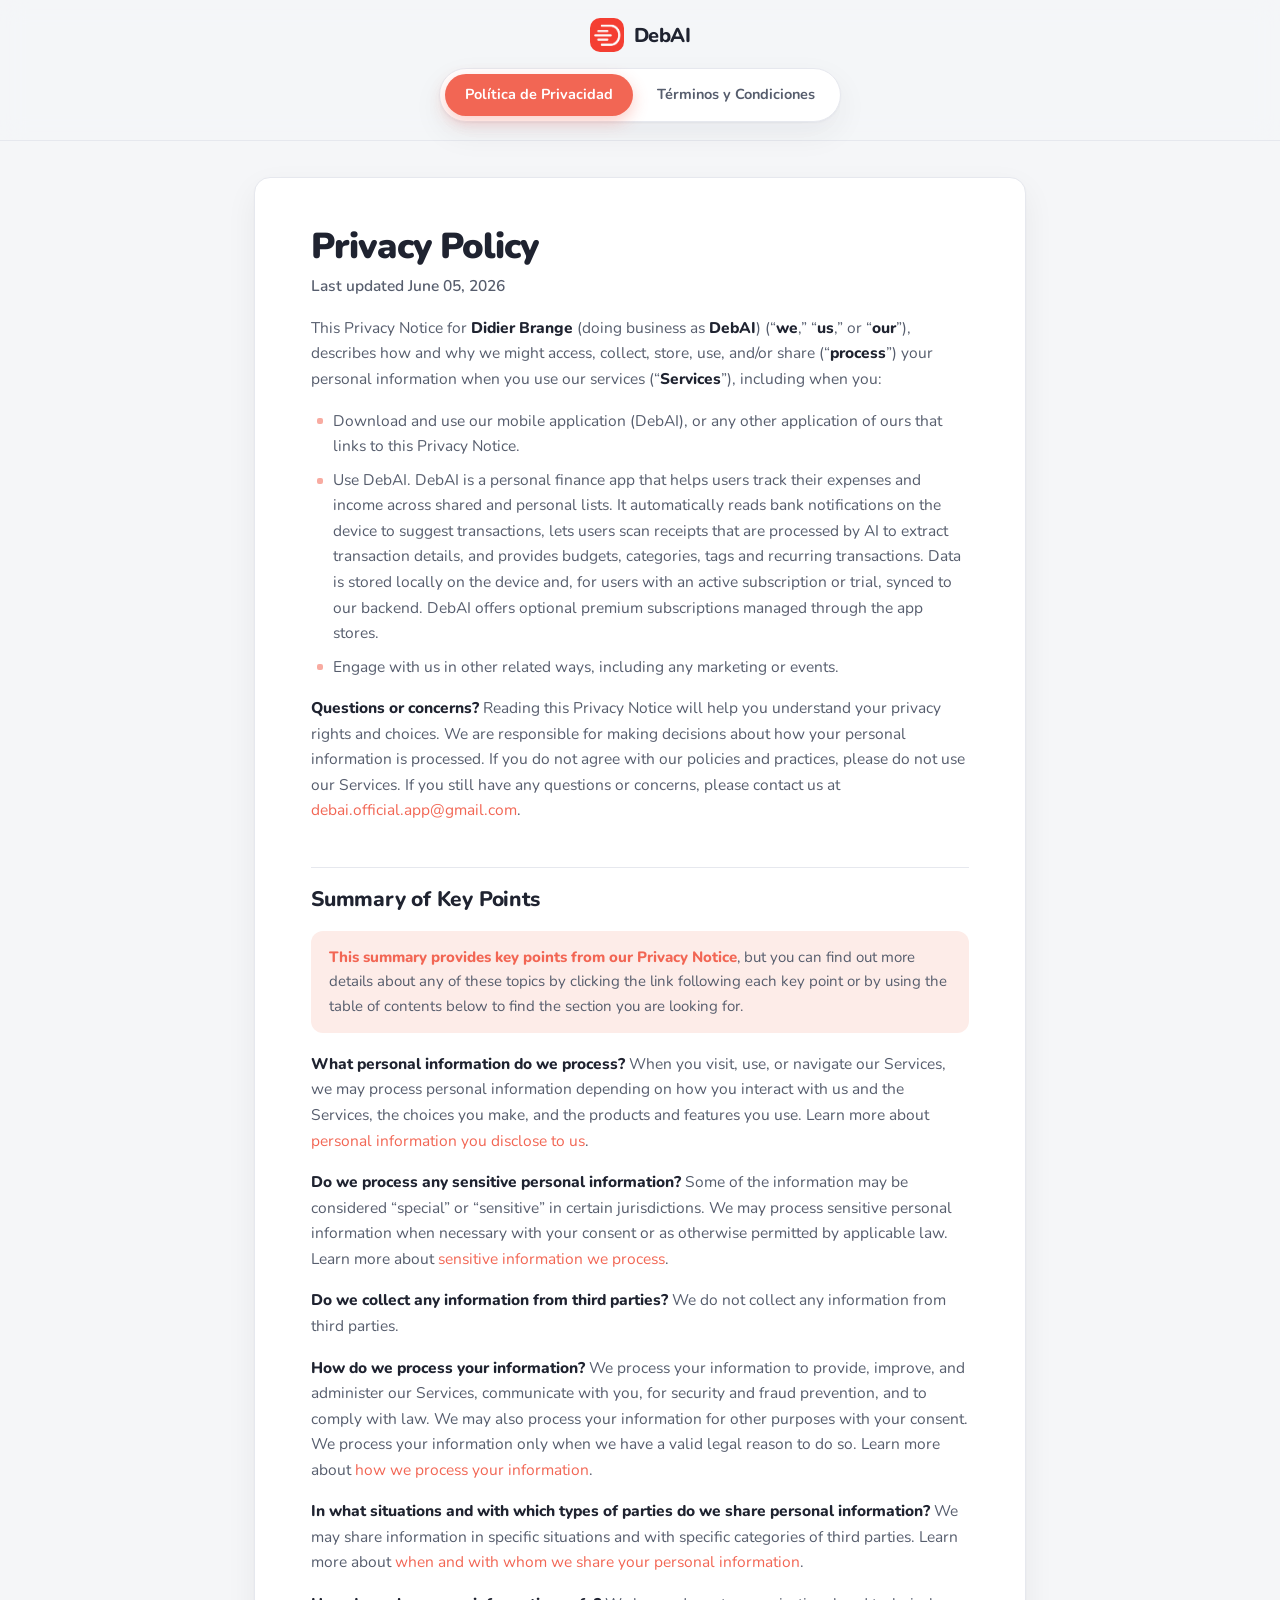
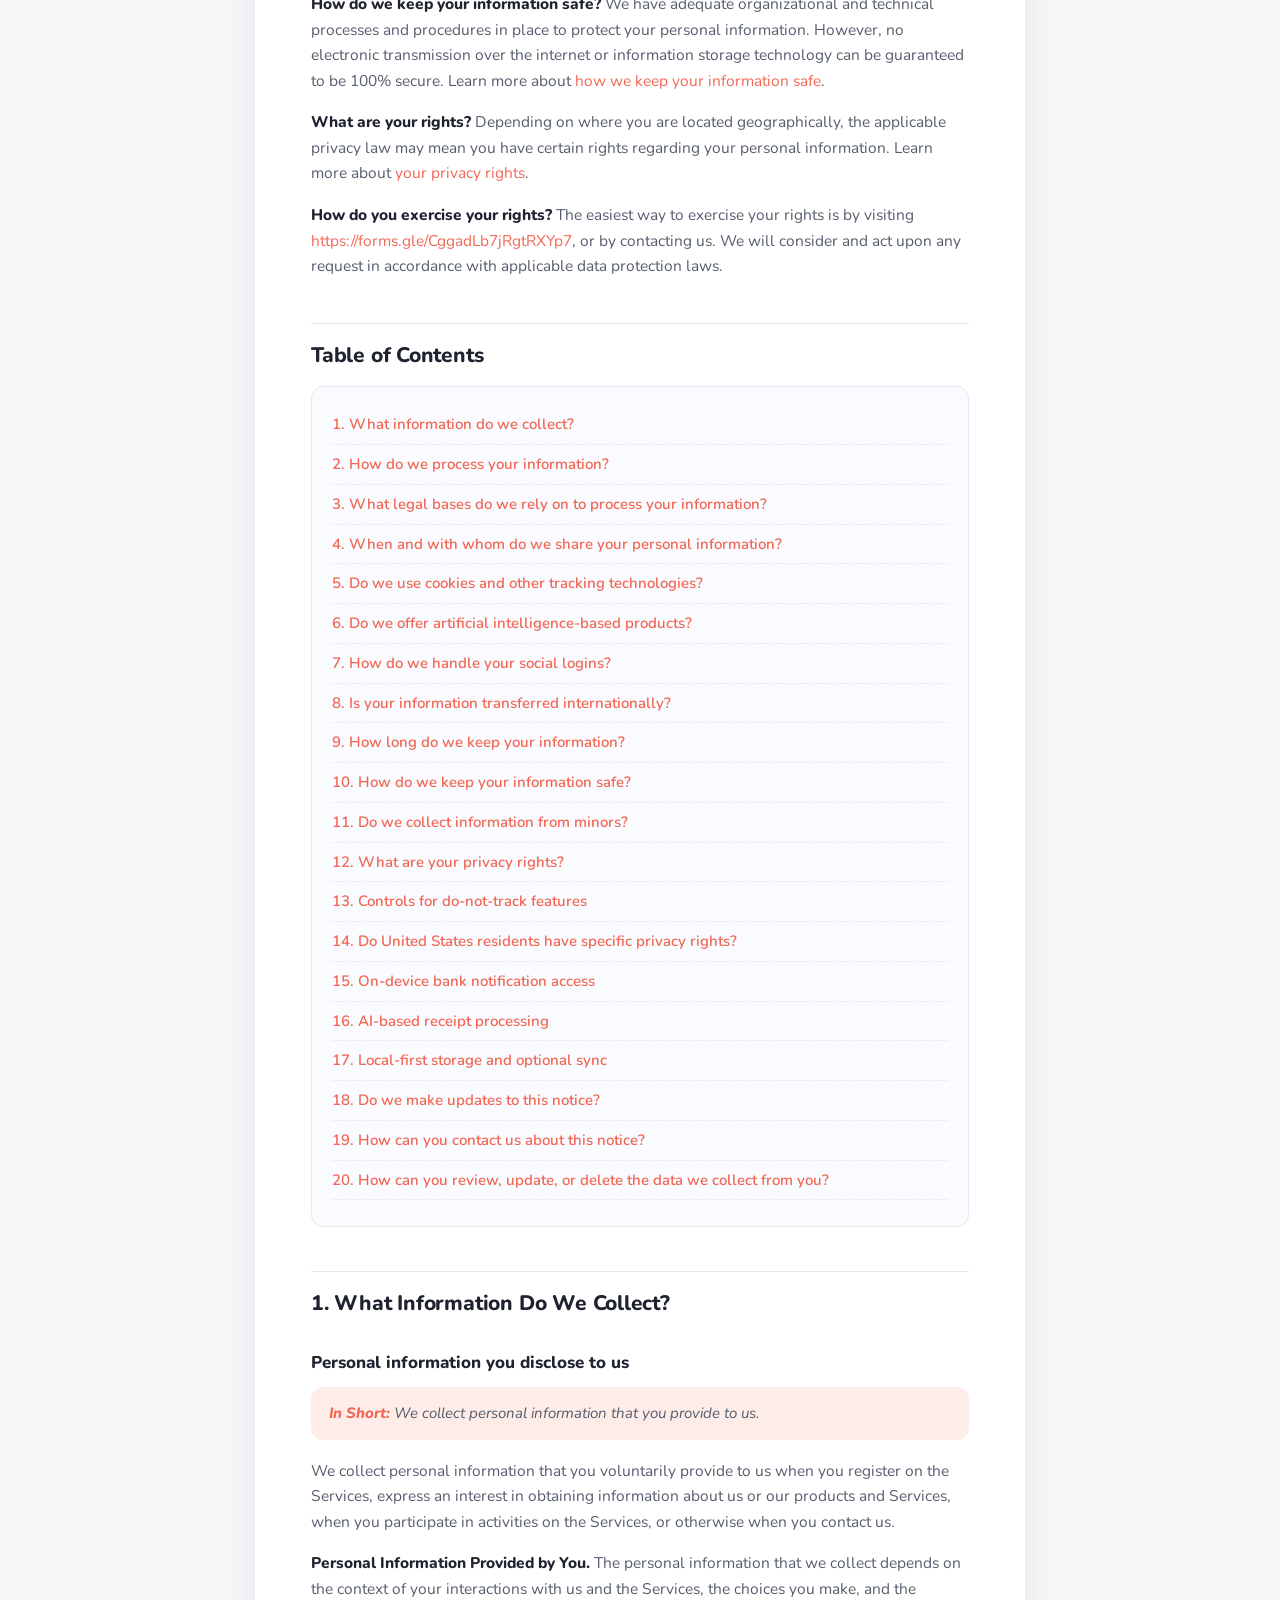
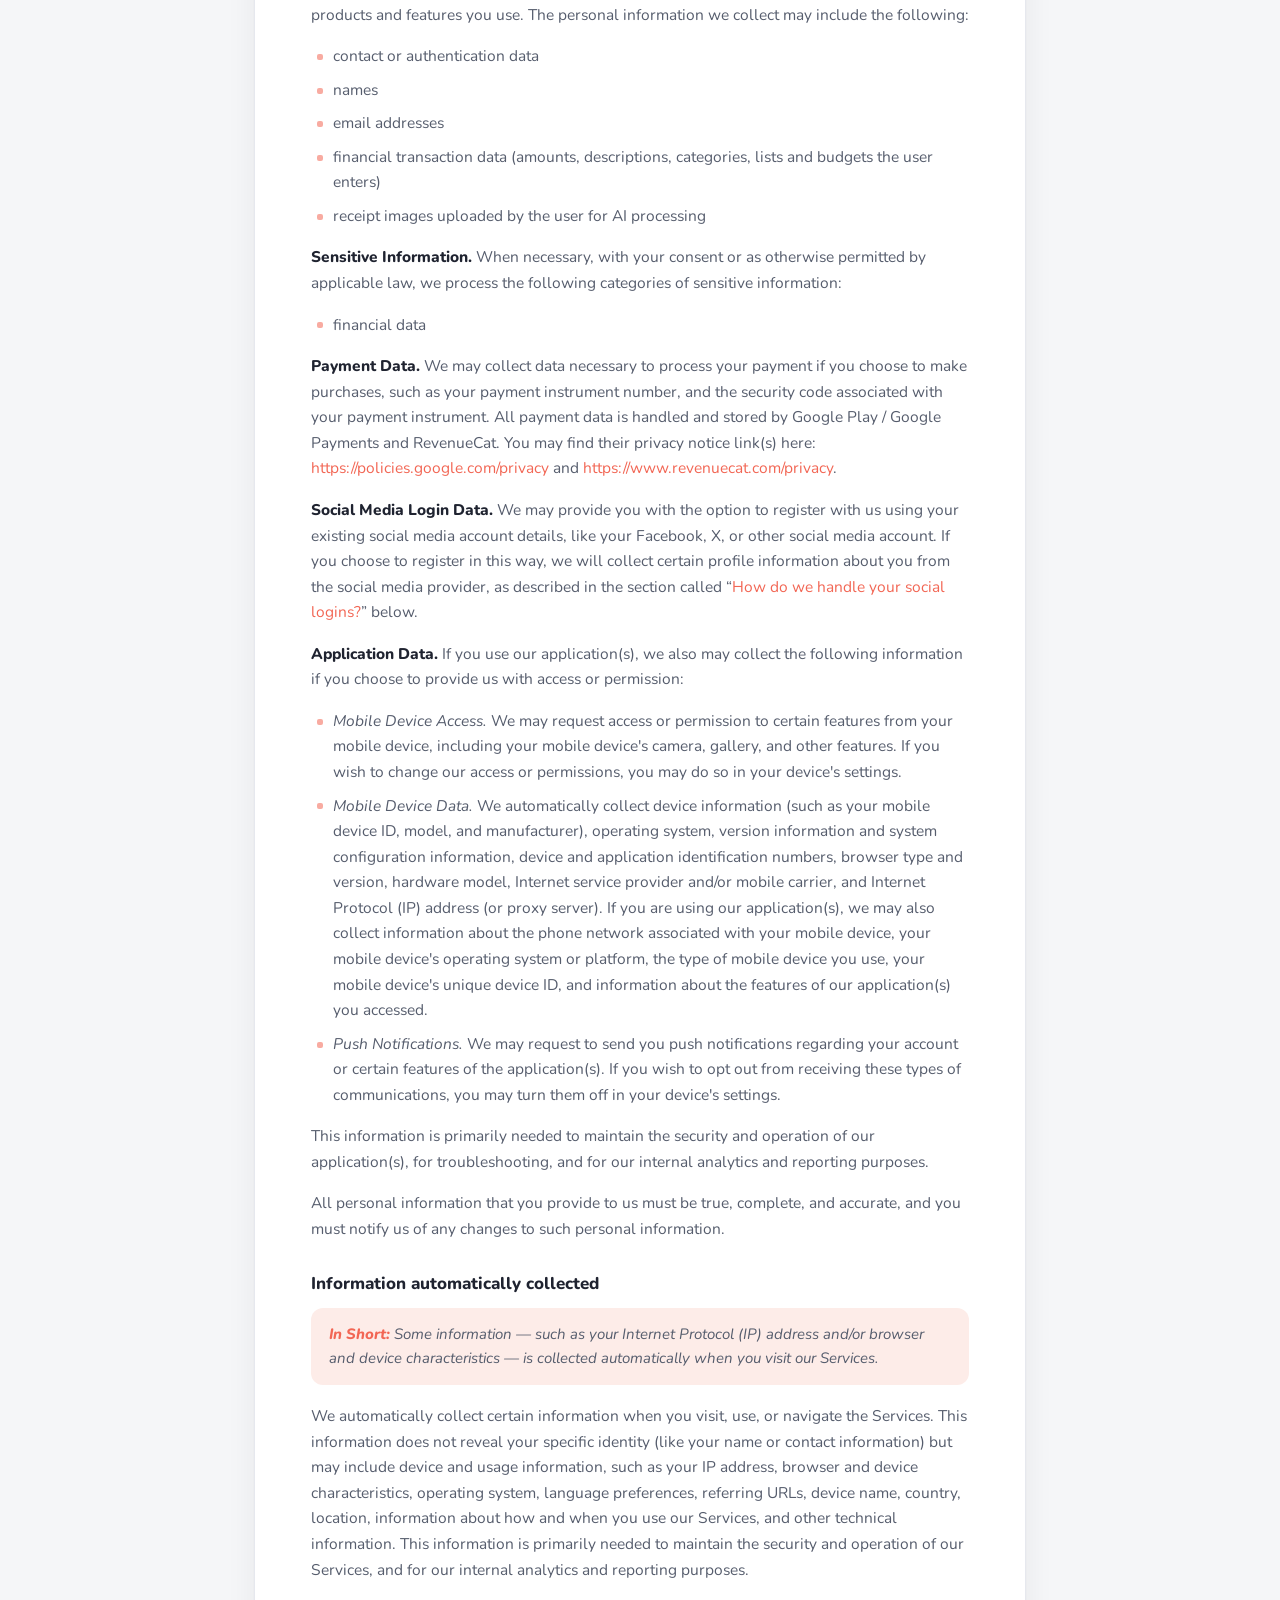
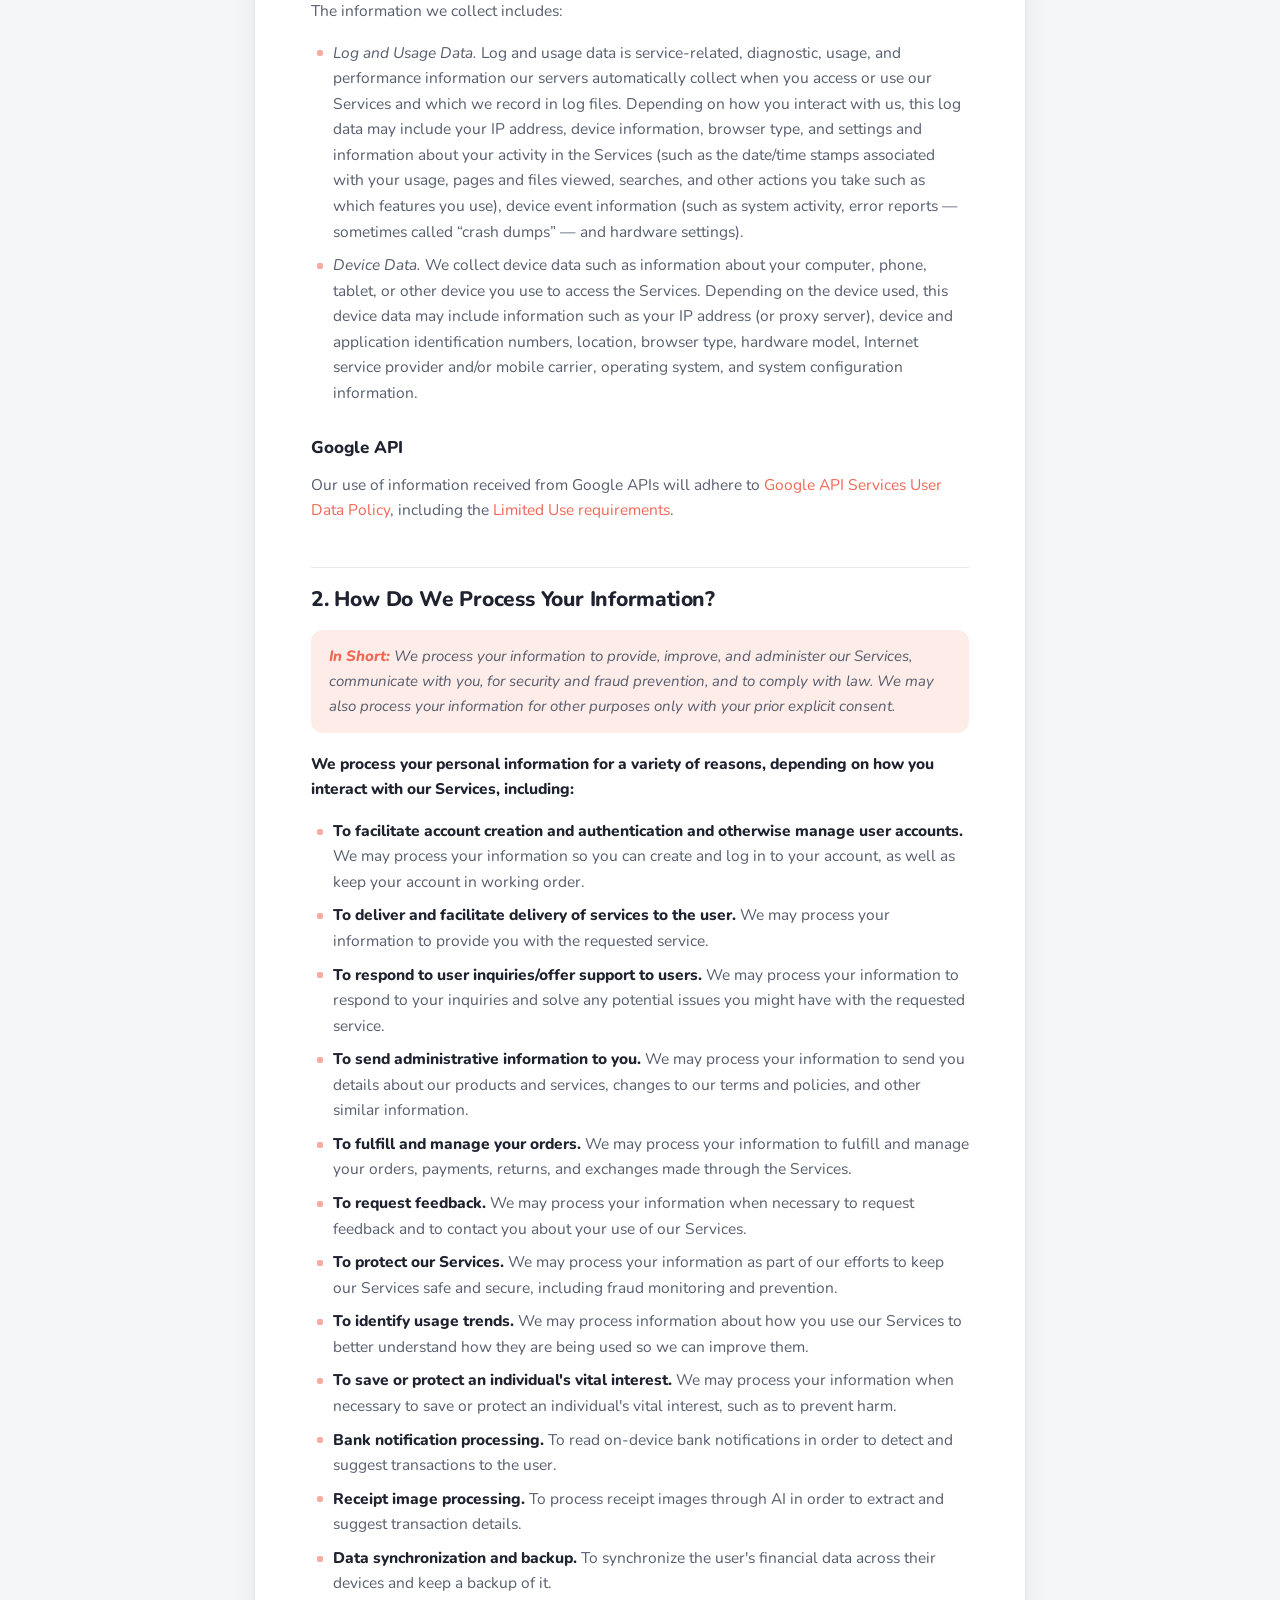
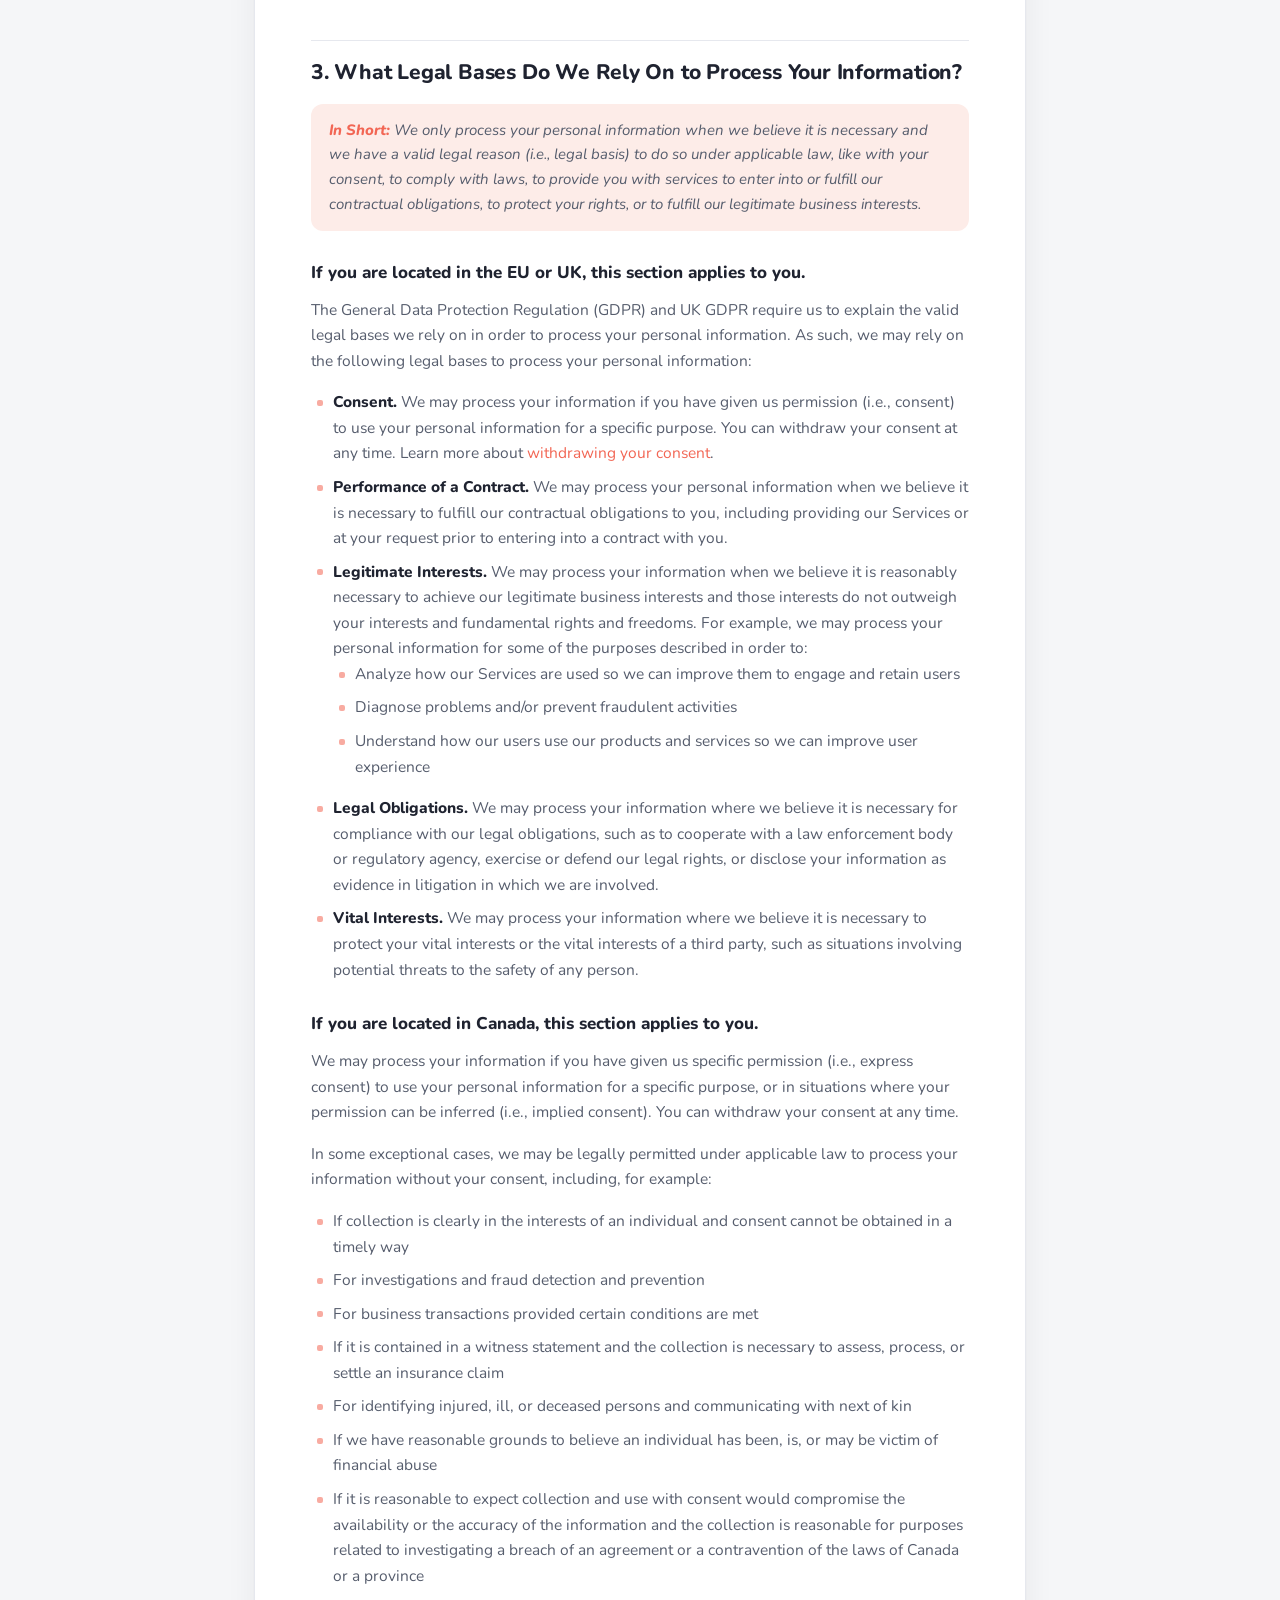
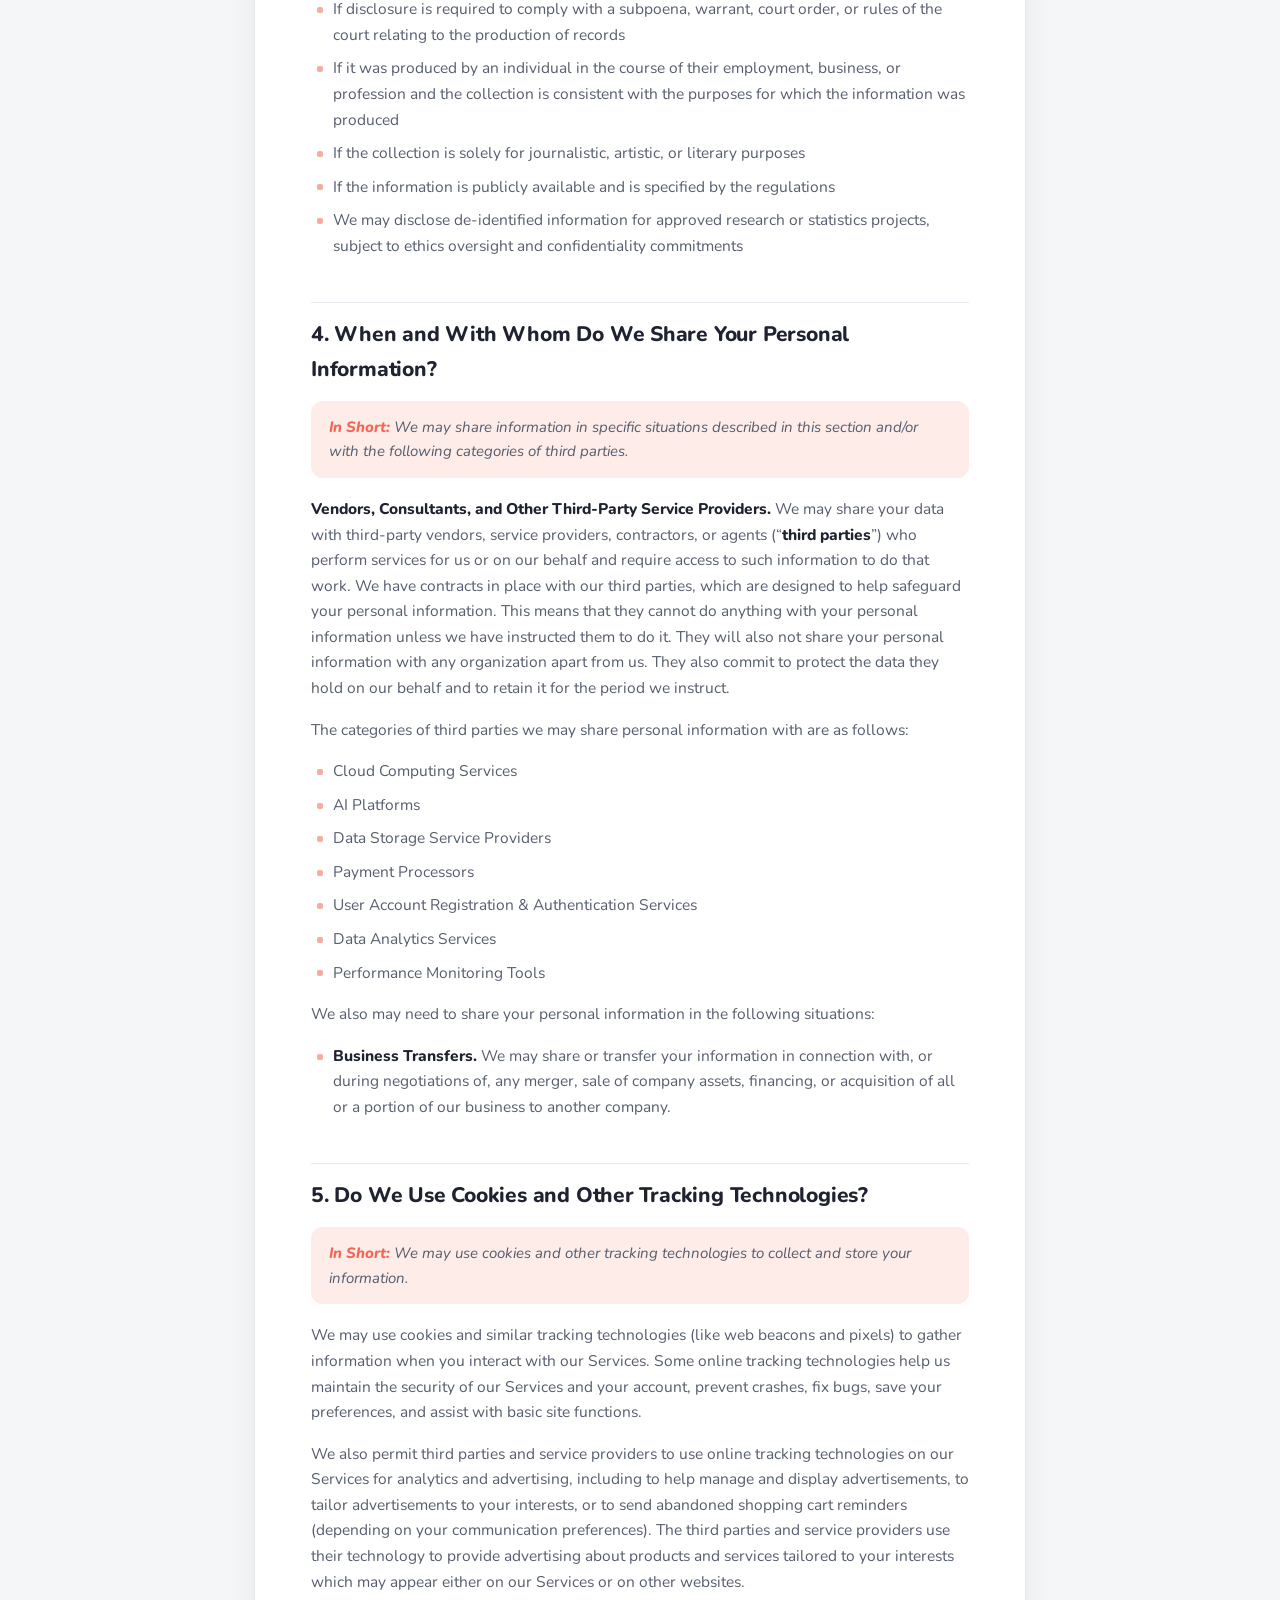
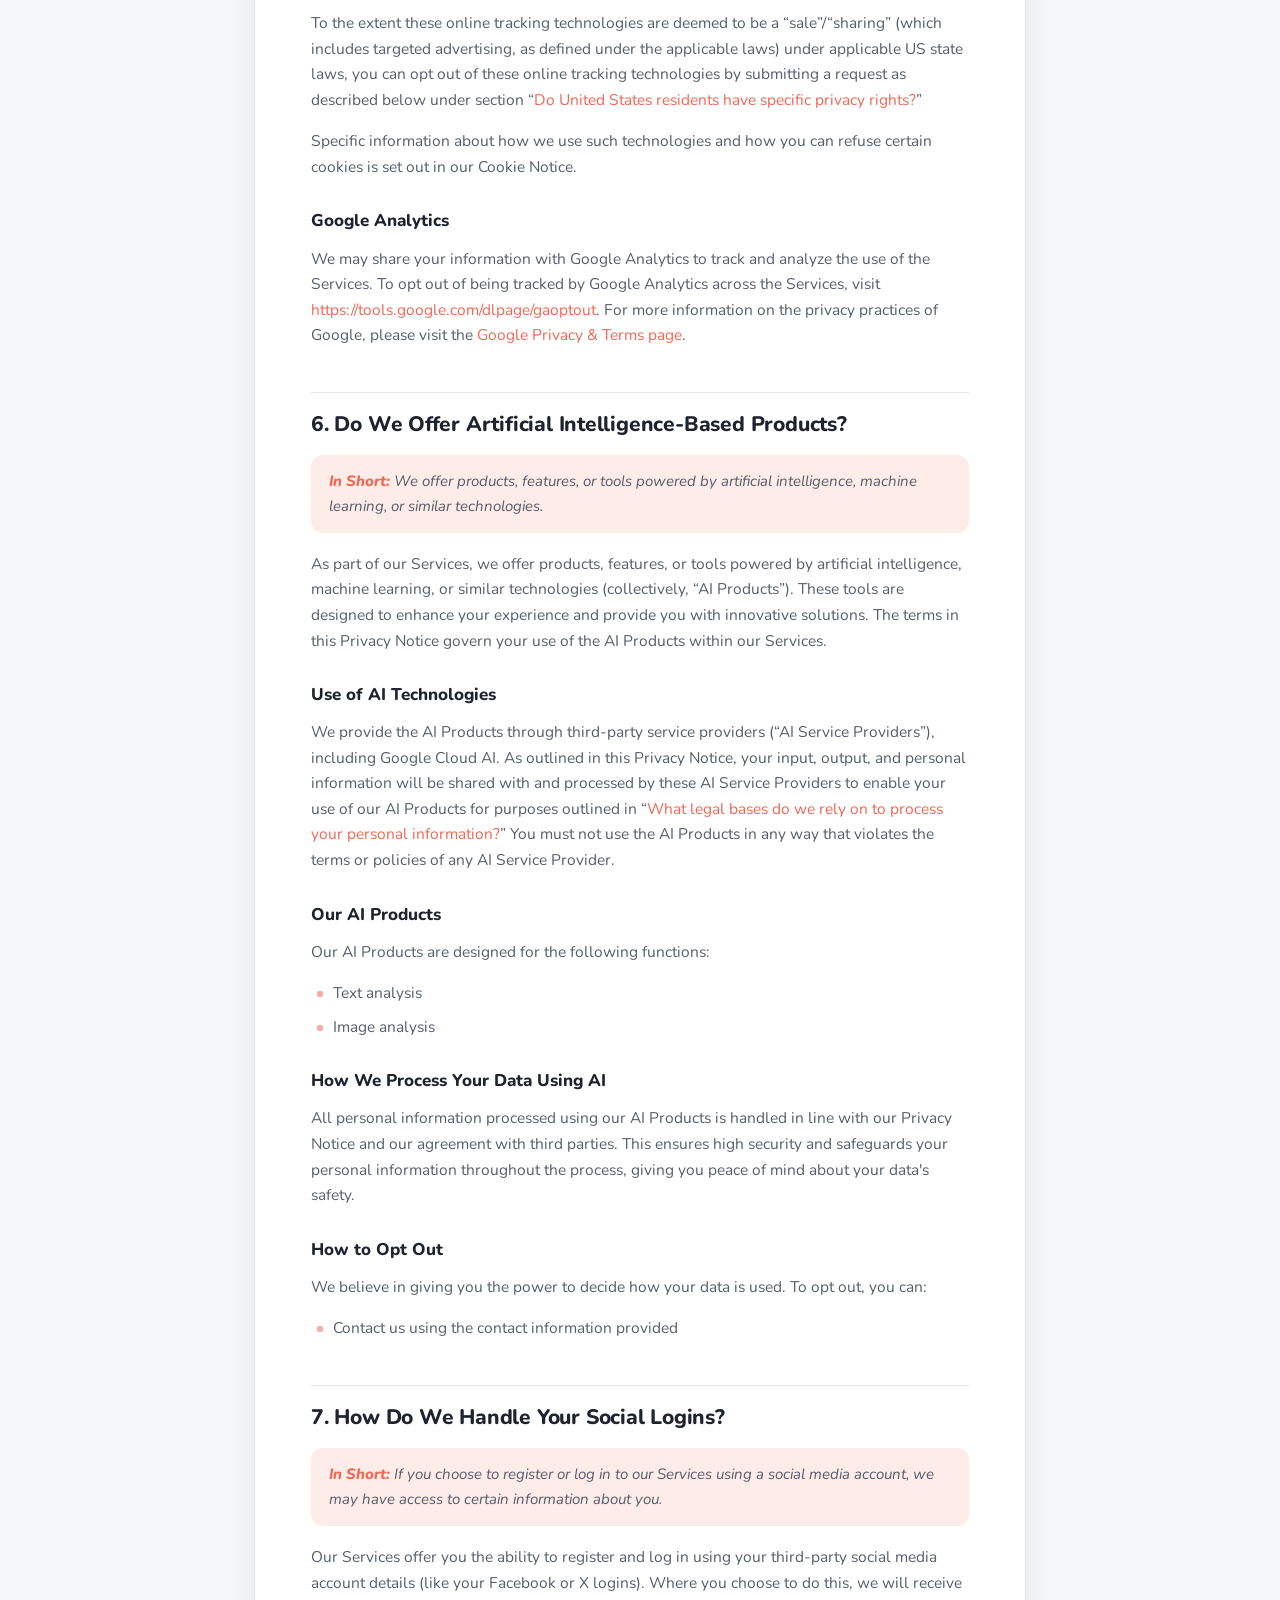
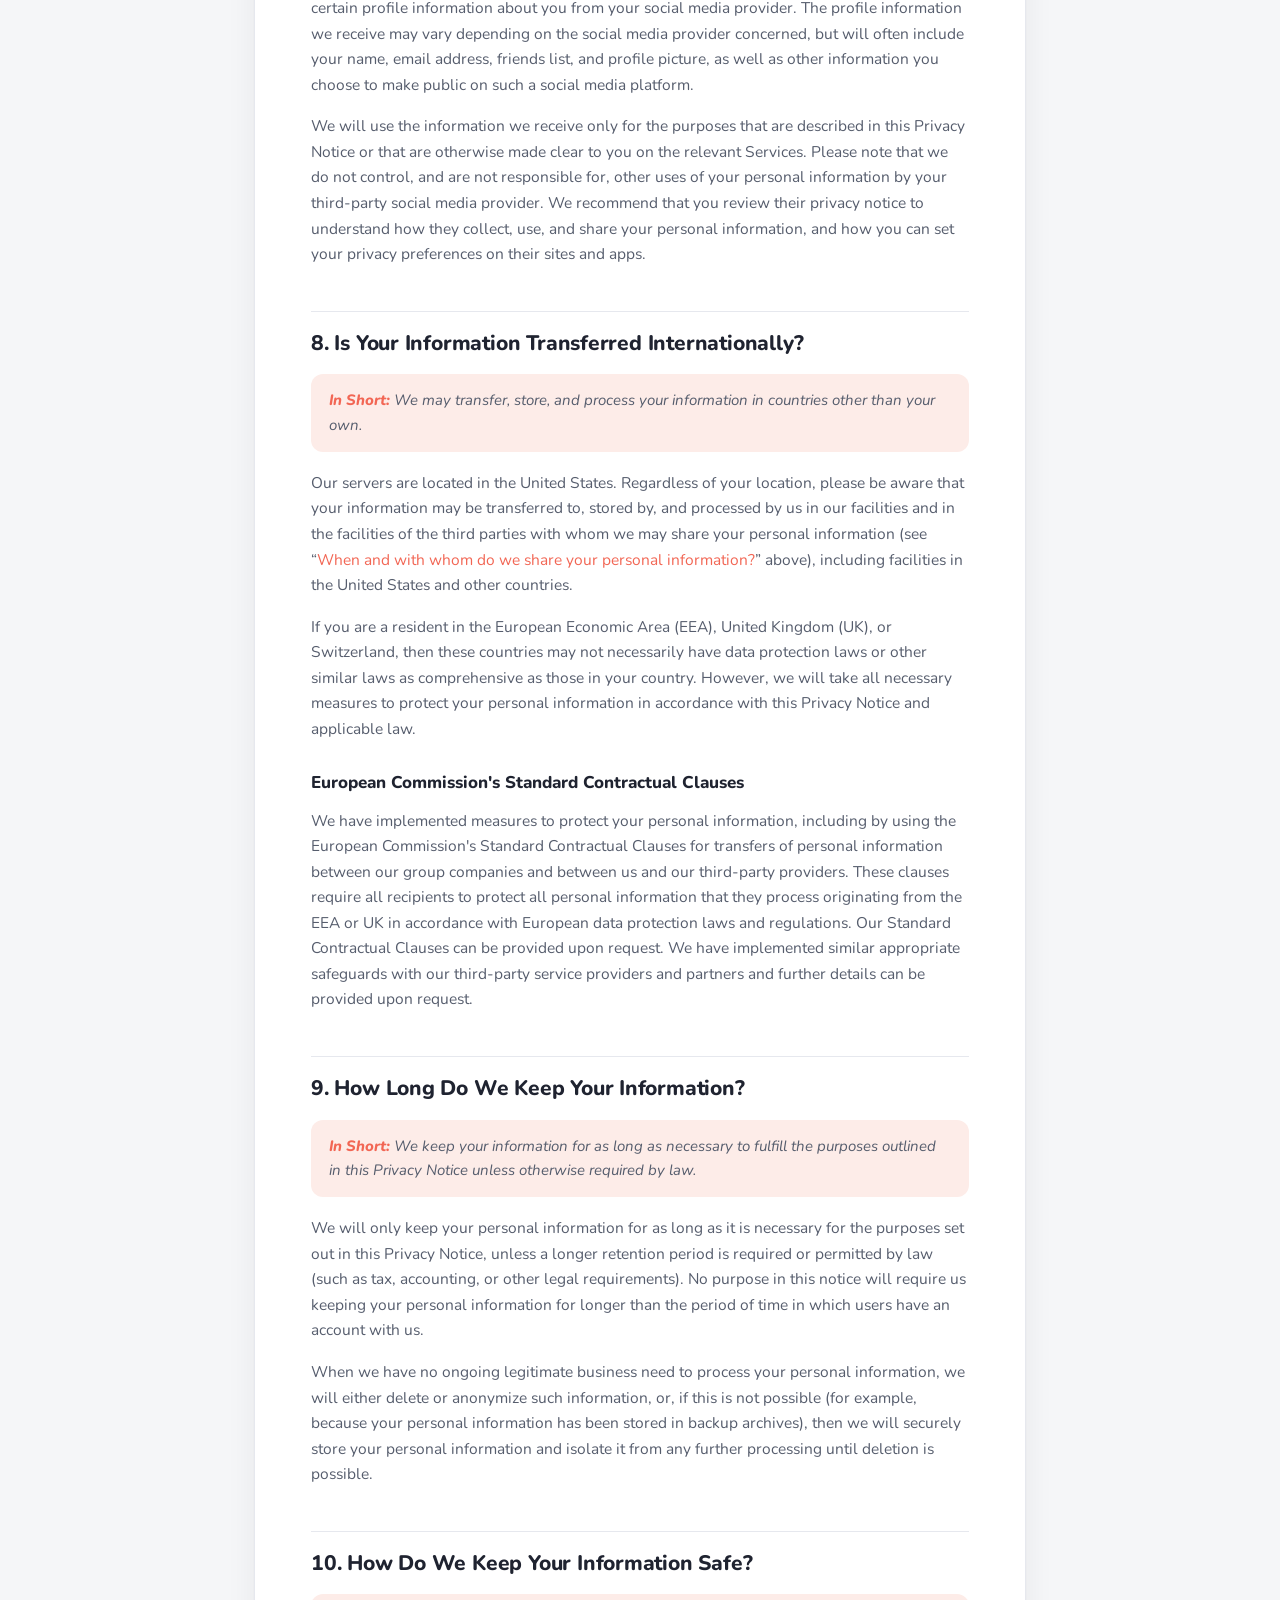
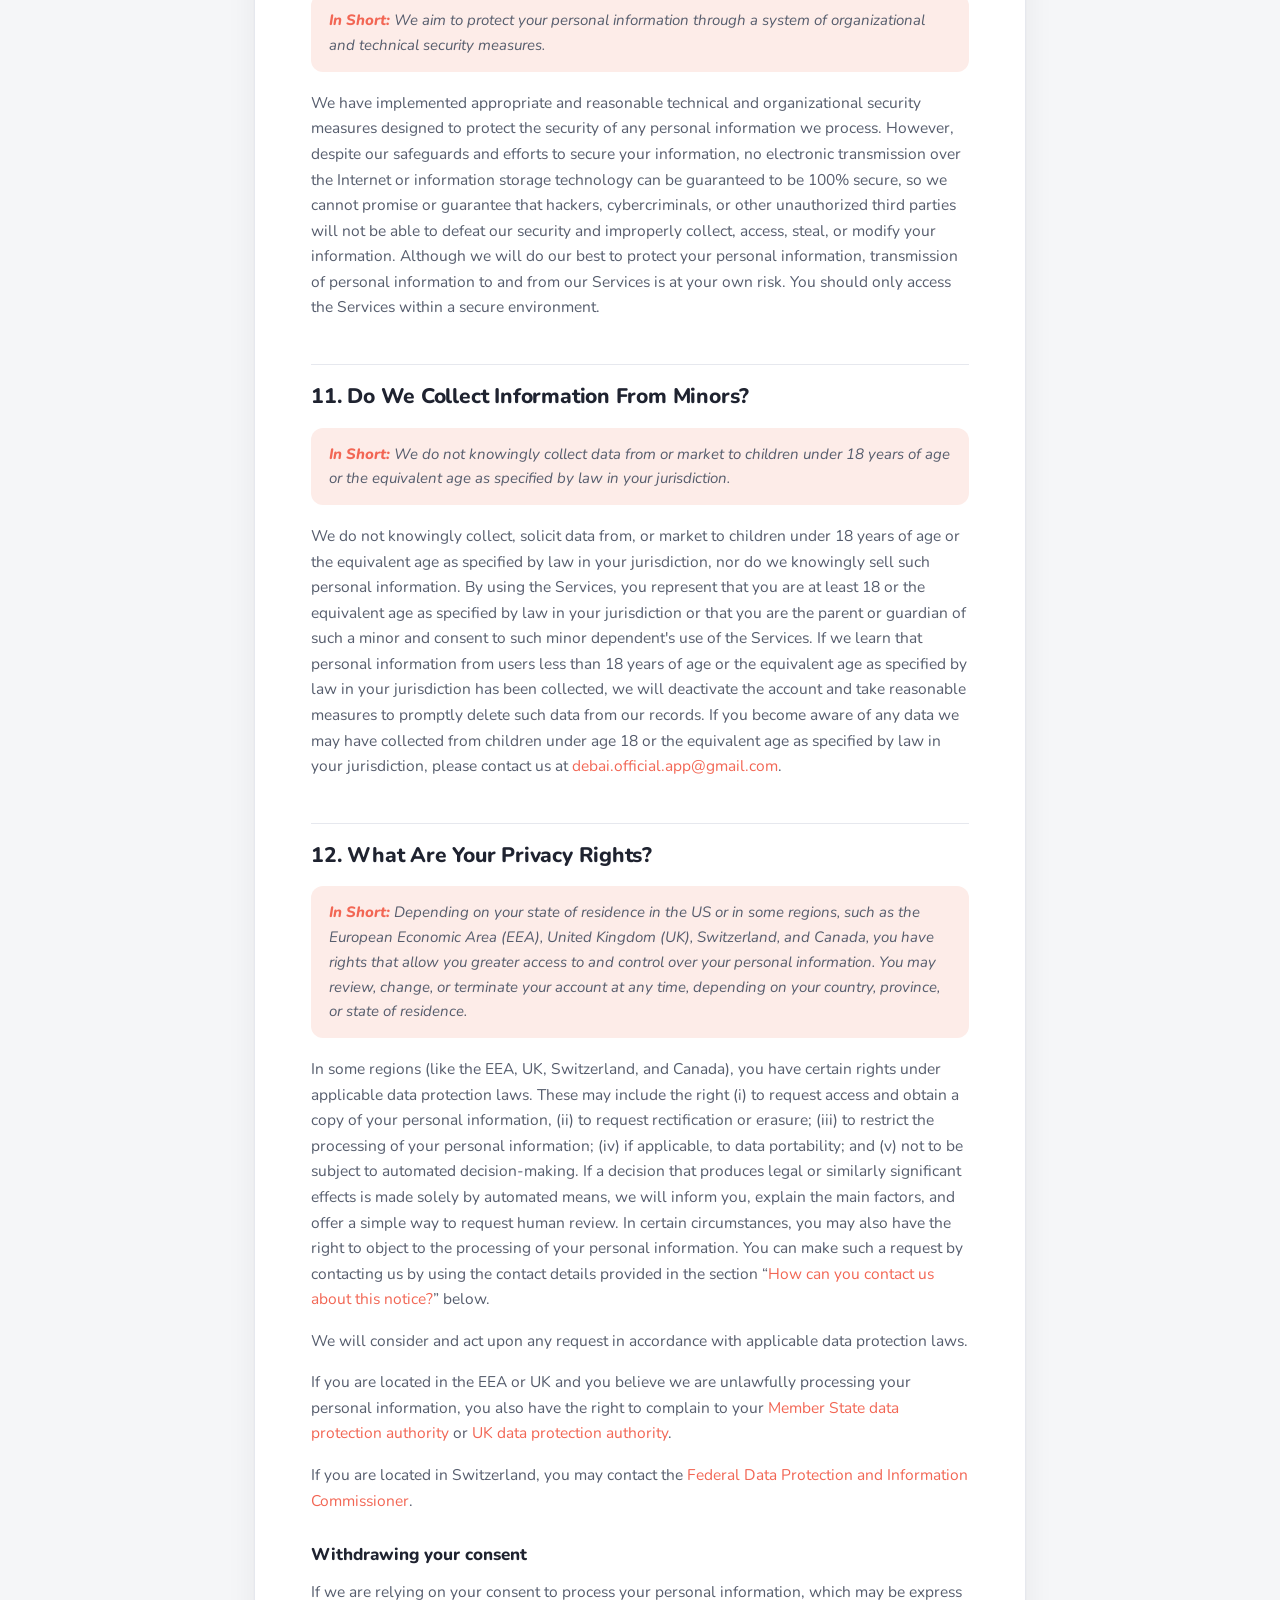
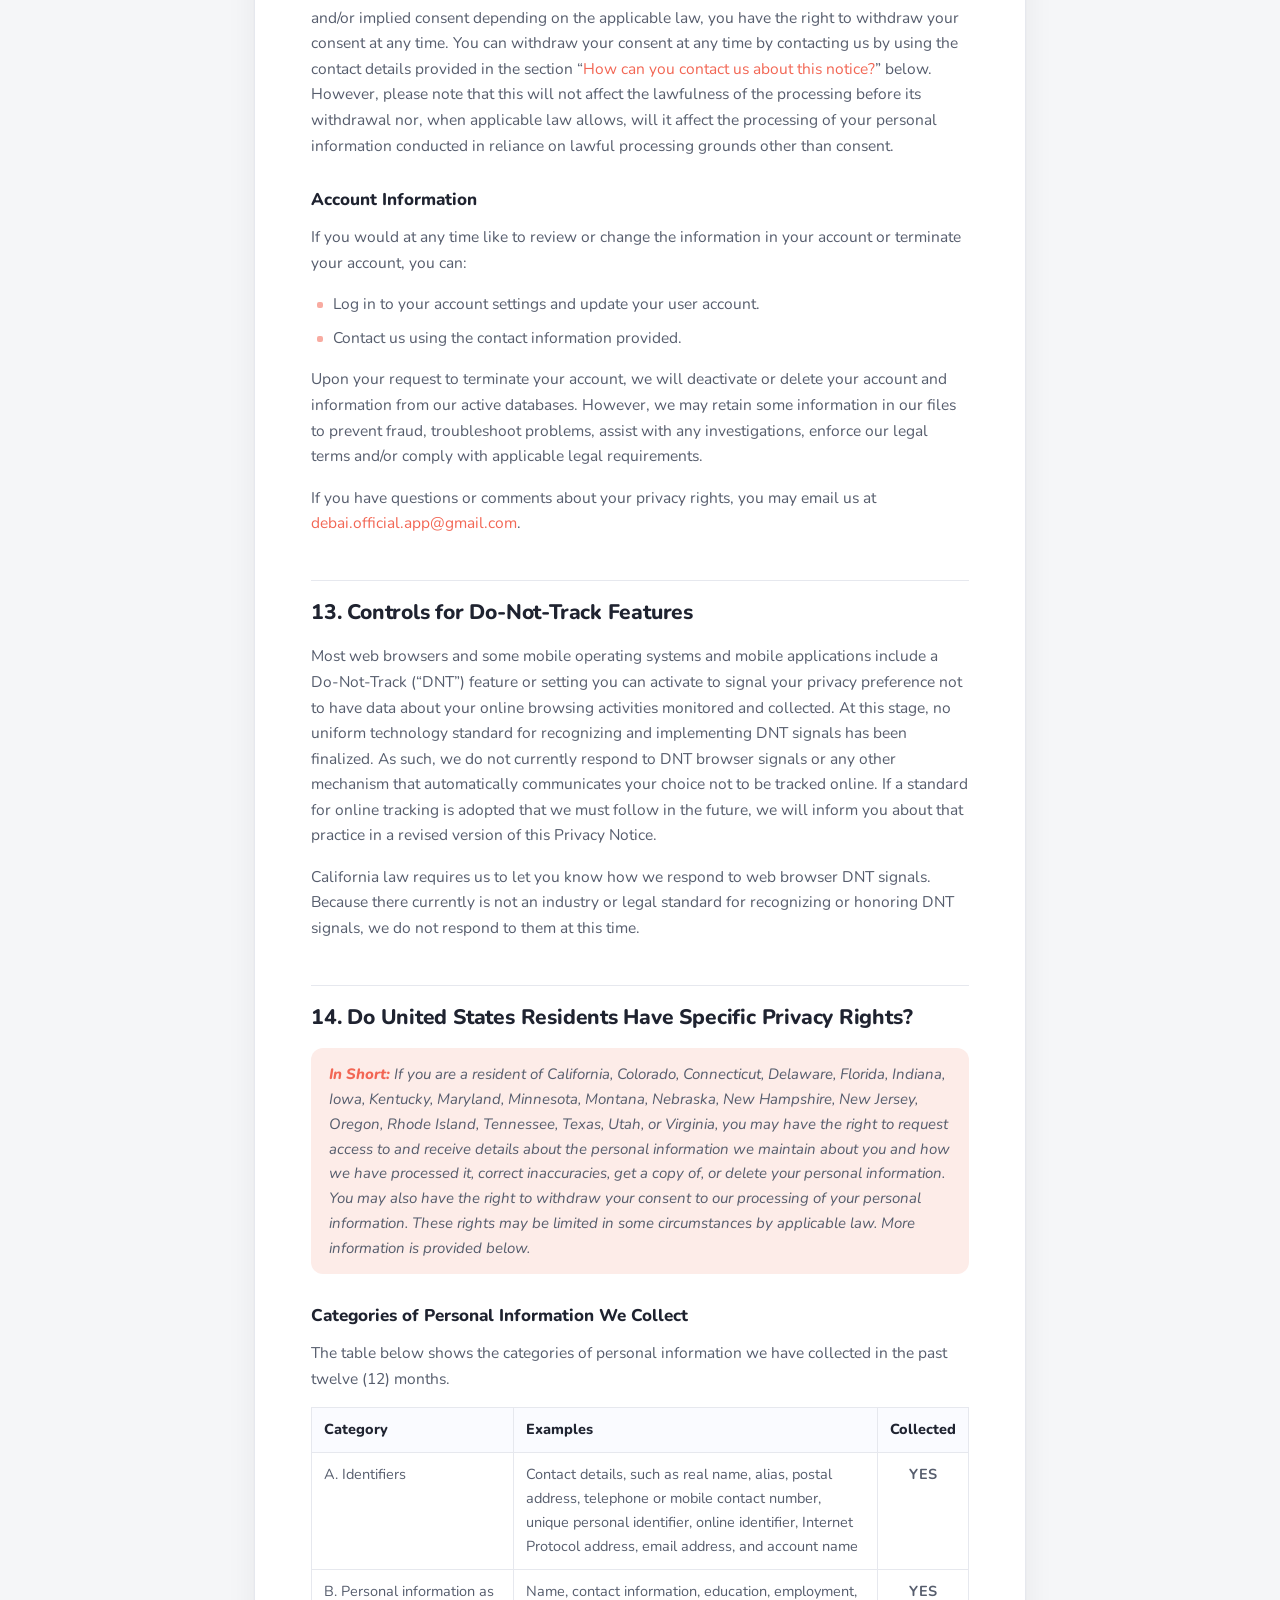
==== commit 1320955f: "Add Terms & Conditions content, brand color #F26654, and app icon logo - Rebuild terminos.html with " ====
--- a/index.html
+++ b/index.html
@@ -5,13 +5,15 @@
   <meta name="viewport" content="width=device-width, initial-scale=1.0" />
   <title>DebAI — Privacy Policy</title>
   <meta name="description" content="DebAI Privacy Policy — how we access, collect, store, use and share your personal information." />
+  <meta name="theme-color" content="#F26654" />
+  <link rel="icon" href="assets/icon.webp" type="image/webp" />
   <link rel="stylesheet" href="assets/styles.css" />
 </head>
 <body>
   <header class="site-header">
     <div class="site-header__inner">
       <a class="brand" href="index.html">
-        <span class="brand__mark">D</span>
+        <img class="brand__mark" src="assets/icon.webp" alt="DebAI" width="34" height="34" />
         <span>DebAI</span>
       </a>
       <nav class="tabs" aria-label="Documentos legales">
--- a/assets/styles.css
+++ b/assets/styles.css
@@ -22,8 +22,8 @@
   --text-soft: #565d6d;
   --muted: #8a90a0;
   --border: #e6e8ee;
-  --brand: #3b3bf1;
-  --brand-soft: #ececff;
+  --brand: #F26654;
+  --brand-soft: #fdece8;
   --radius: 16px;
   --shadow: 0 1px 2px rgba(20, 24, 40, .04), 0 12px 32px rgba(20, 24, 40, .06);
   --maxw: 820px;
@@ -77,15 +77,11 @@
   color: var(--text);
 }
 .brand__mark {
-  display: grid;
-  place-items: center;
   width: 34px;
   height: 34px;
   border-radius: 10px;
-  background: var(--brand);
-  color: #fff;
-  font-weight: 900;
-  font-size: 17px;
+  object-fit: cover;
+  display: block;
 }
 
 /* Segmented tabs */
@@ -114,7 +110,7 @@
 .tabs__link.is-active {
   background: var(--brand);
   color: #fff;
-  box-shadow: 0 6px 16px rgba(59, 59, 241, .28);
+  box-shadow: 0 6px 16px rgba(242, 102, 84, .32);
 }
 
 /* ===== Layout ===== */
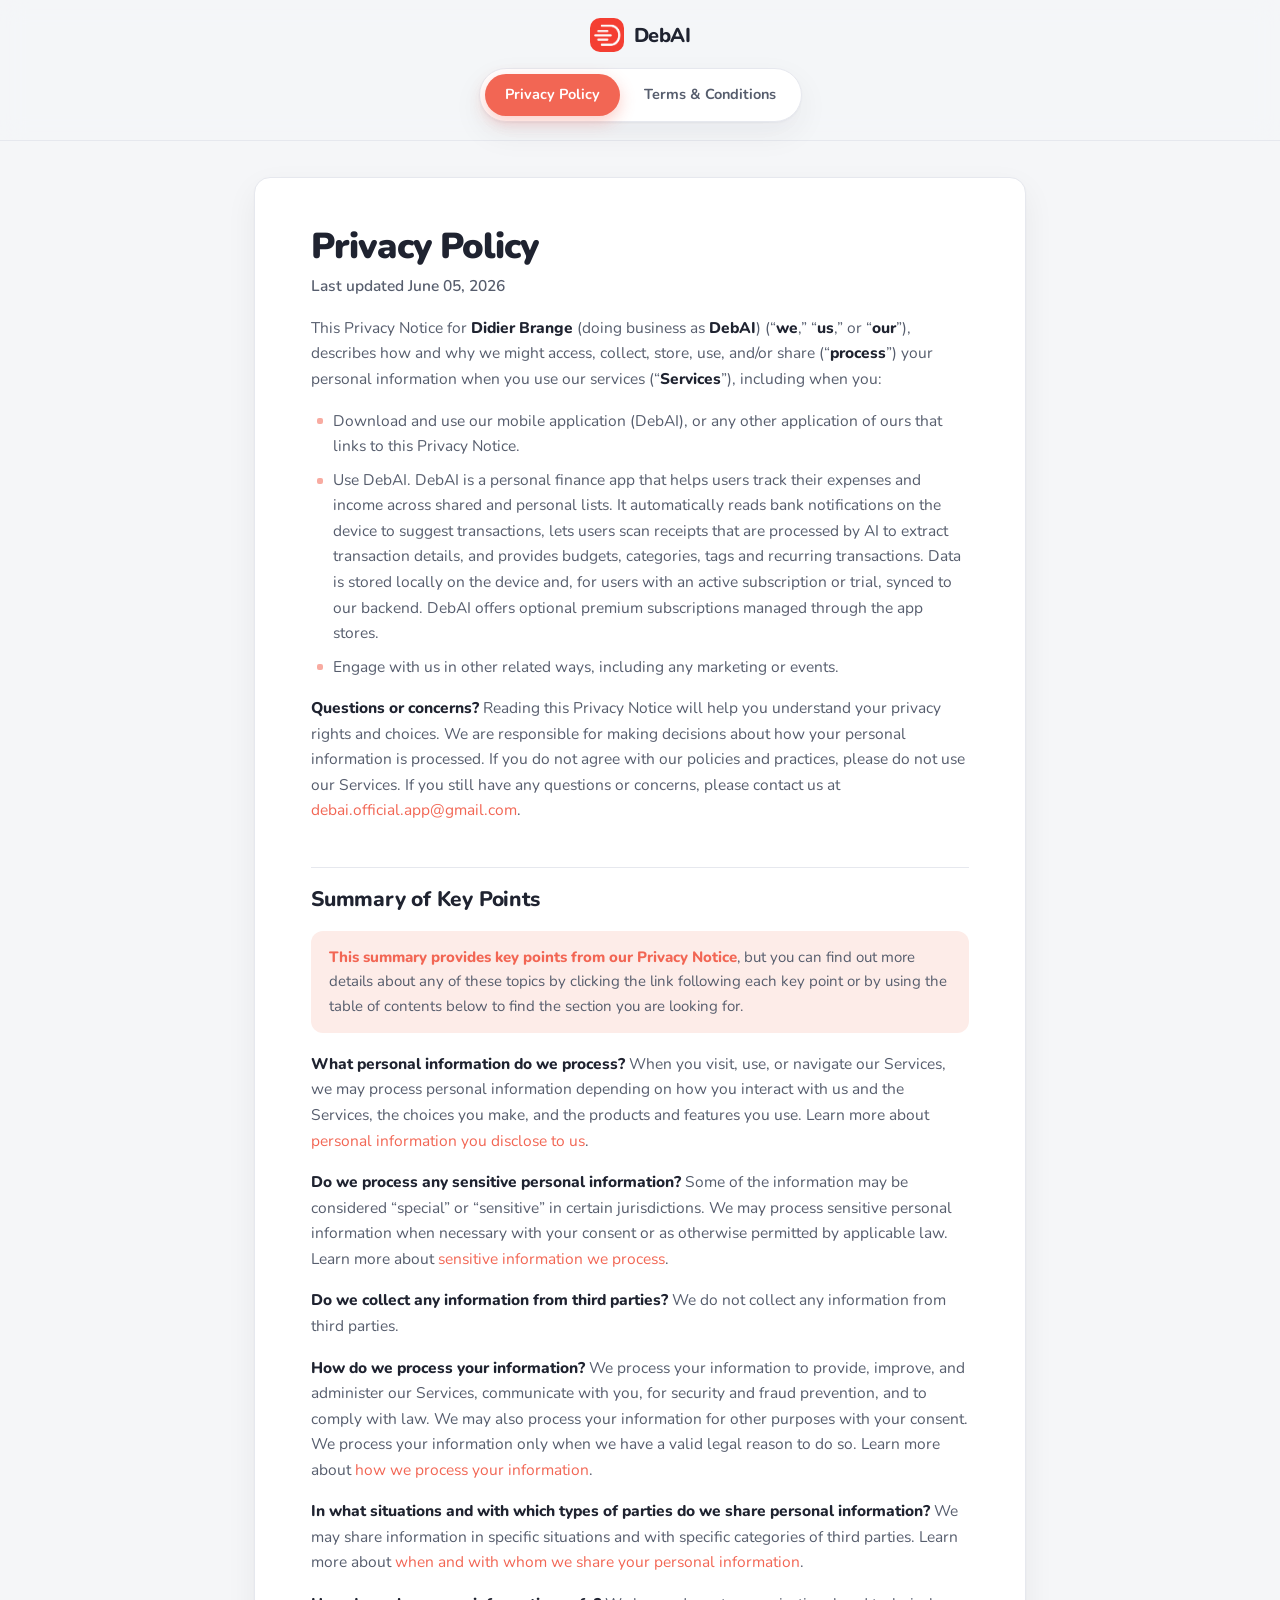
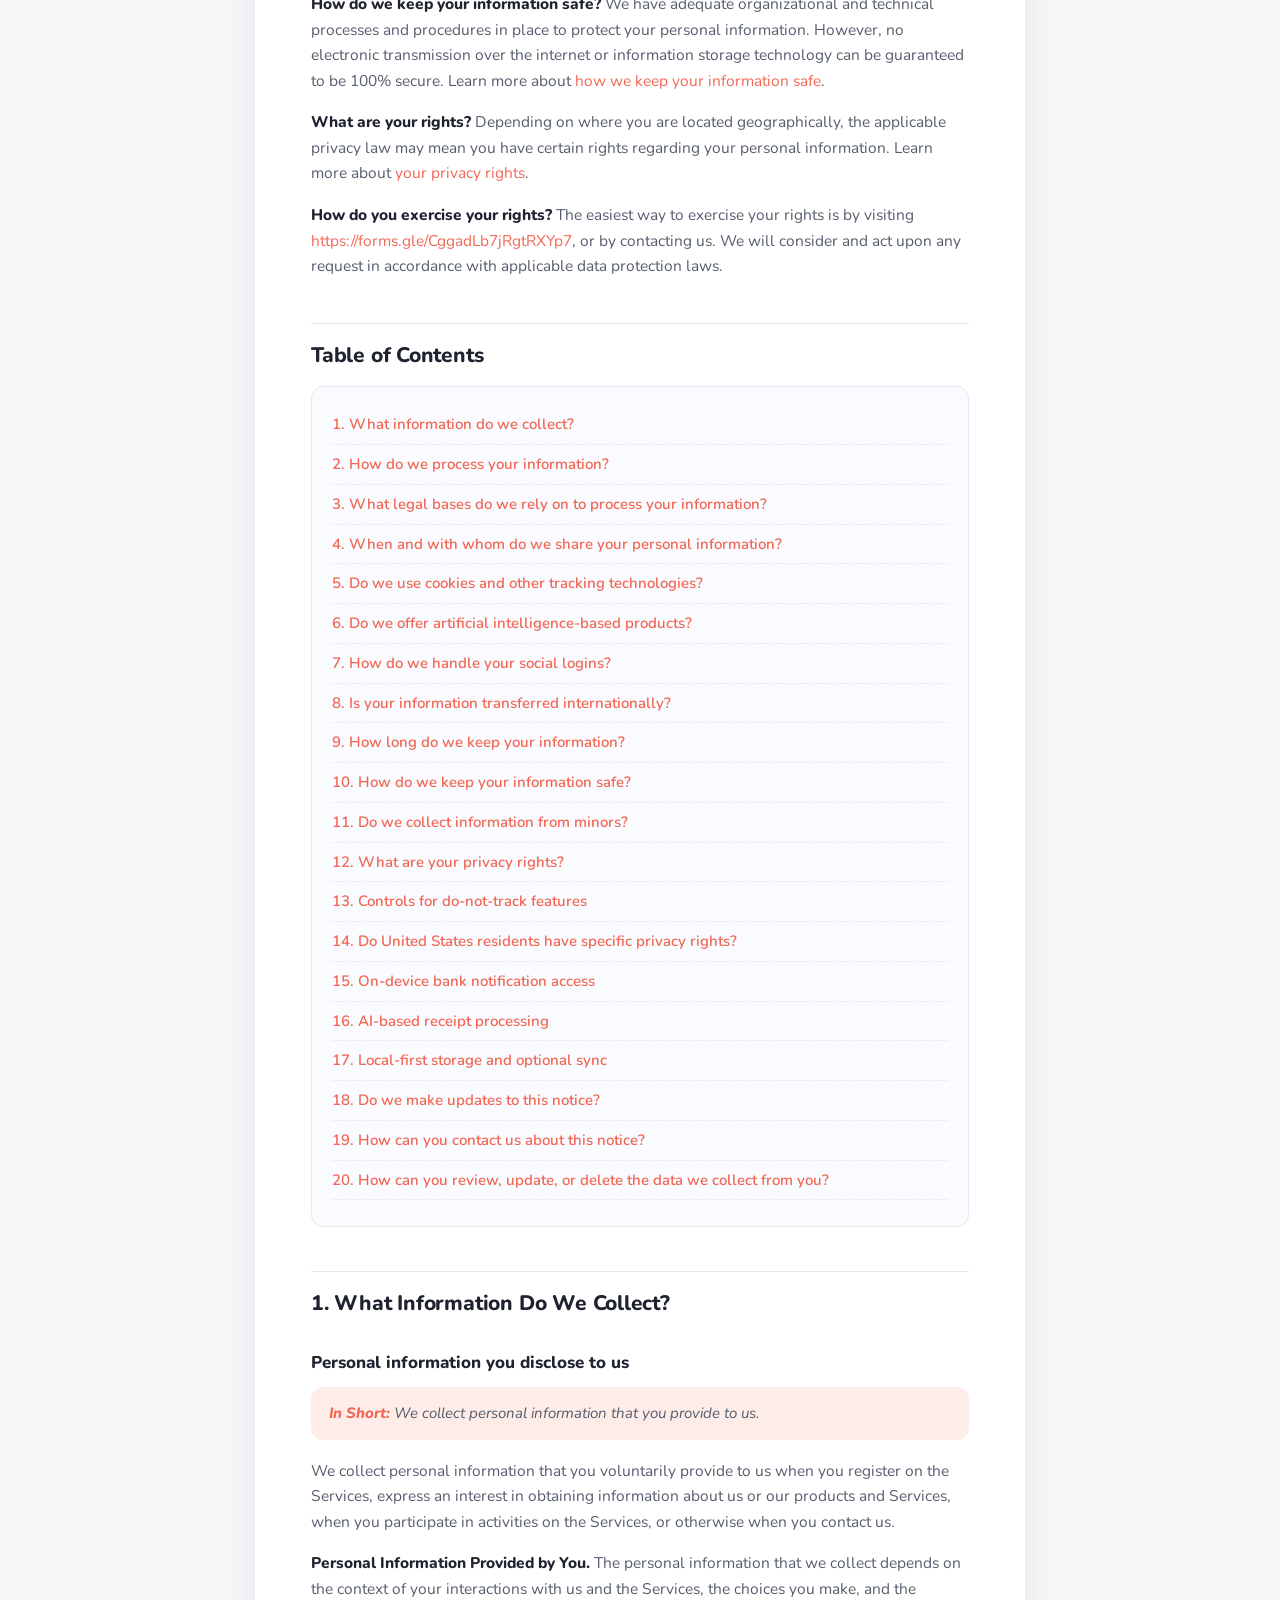
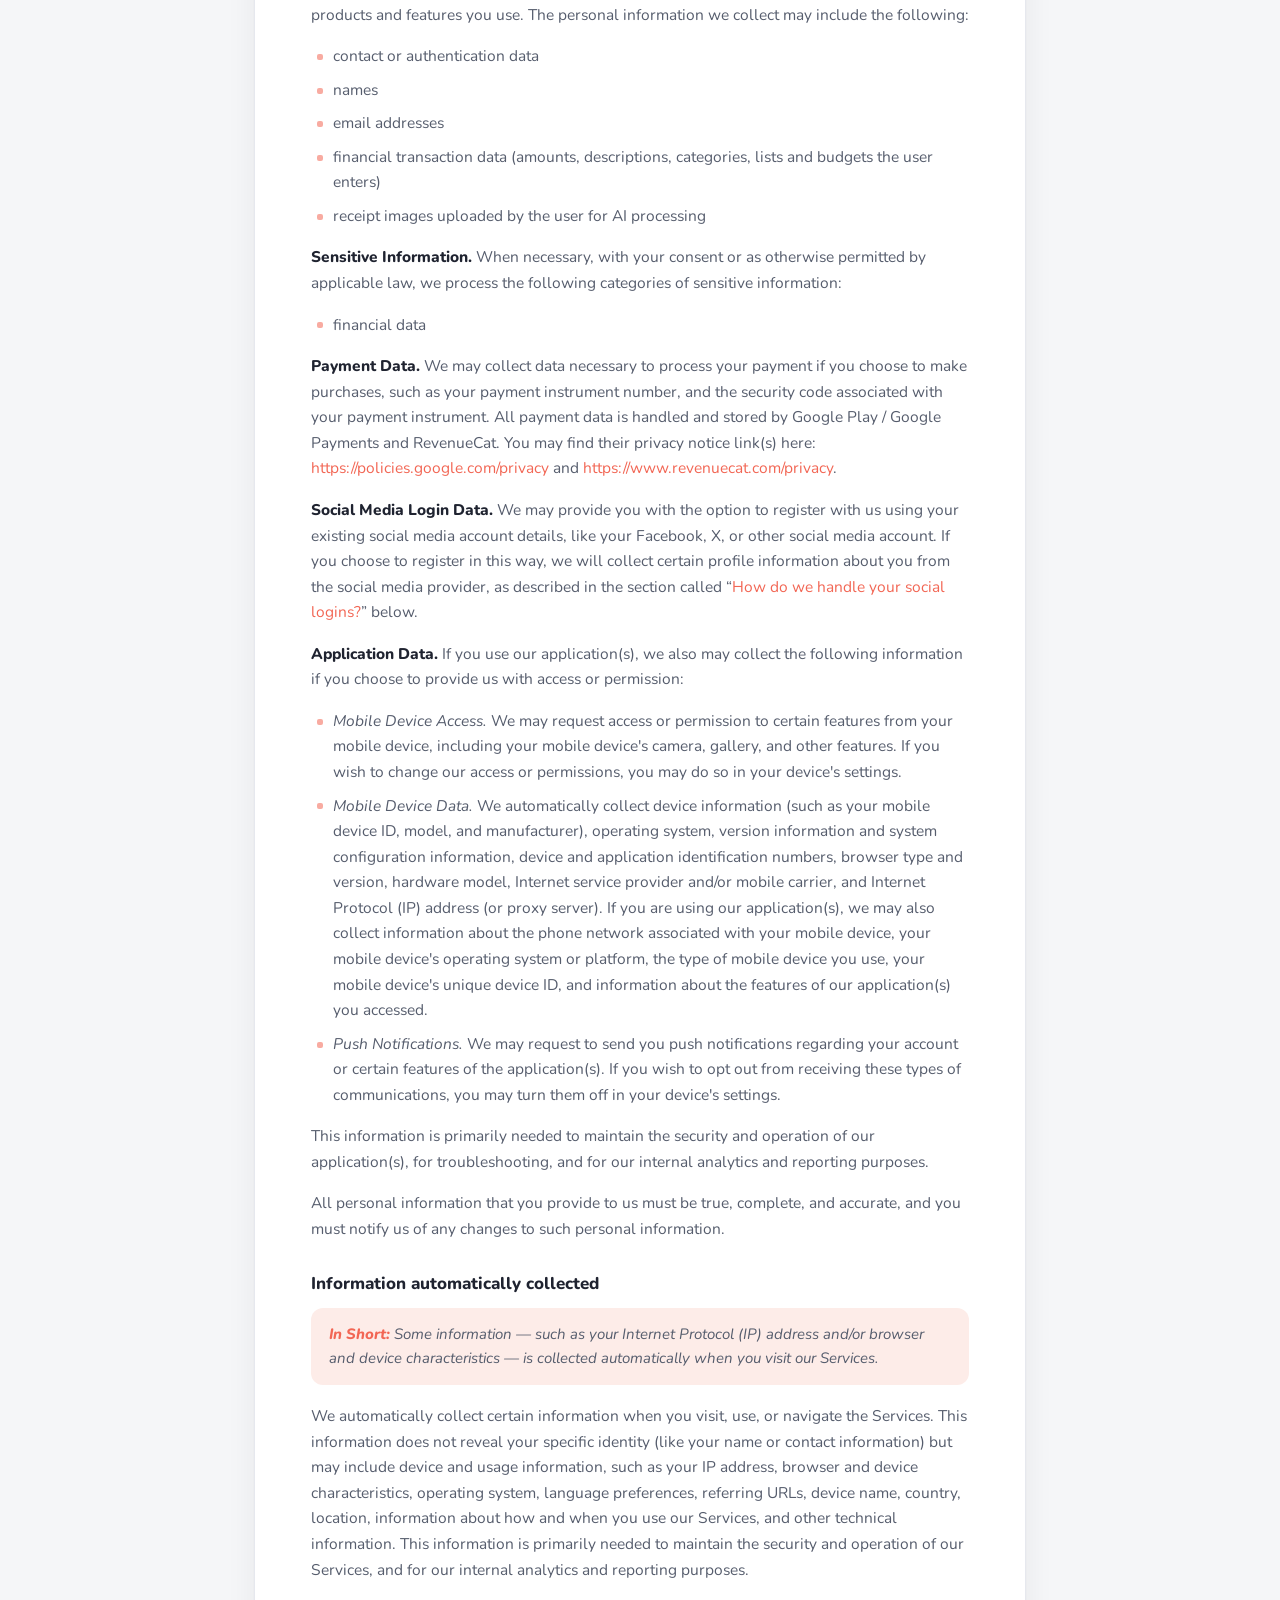
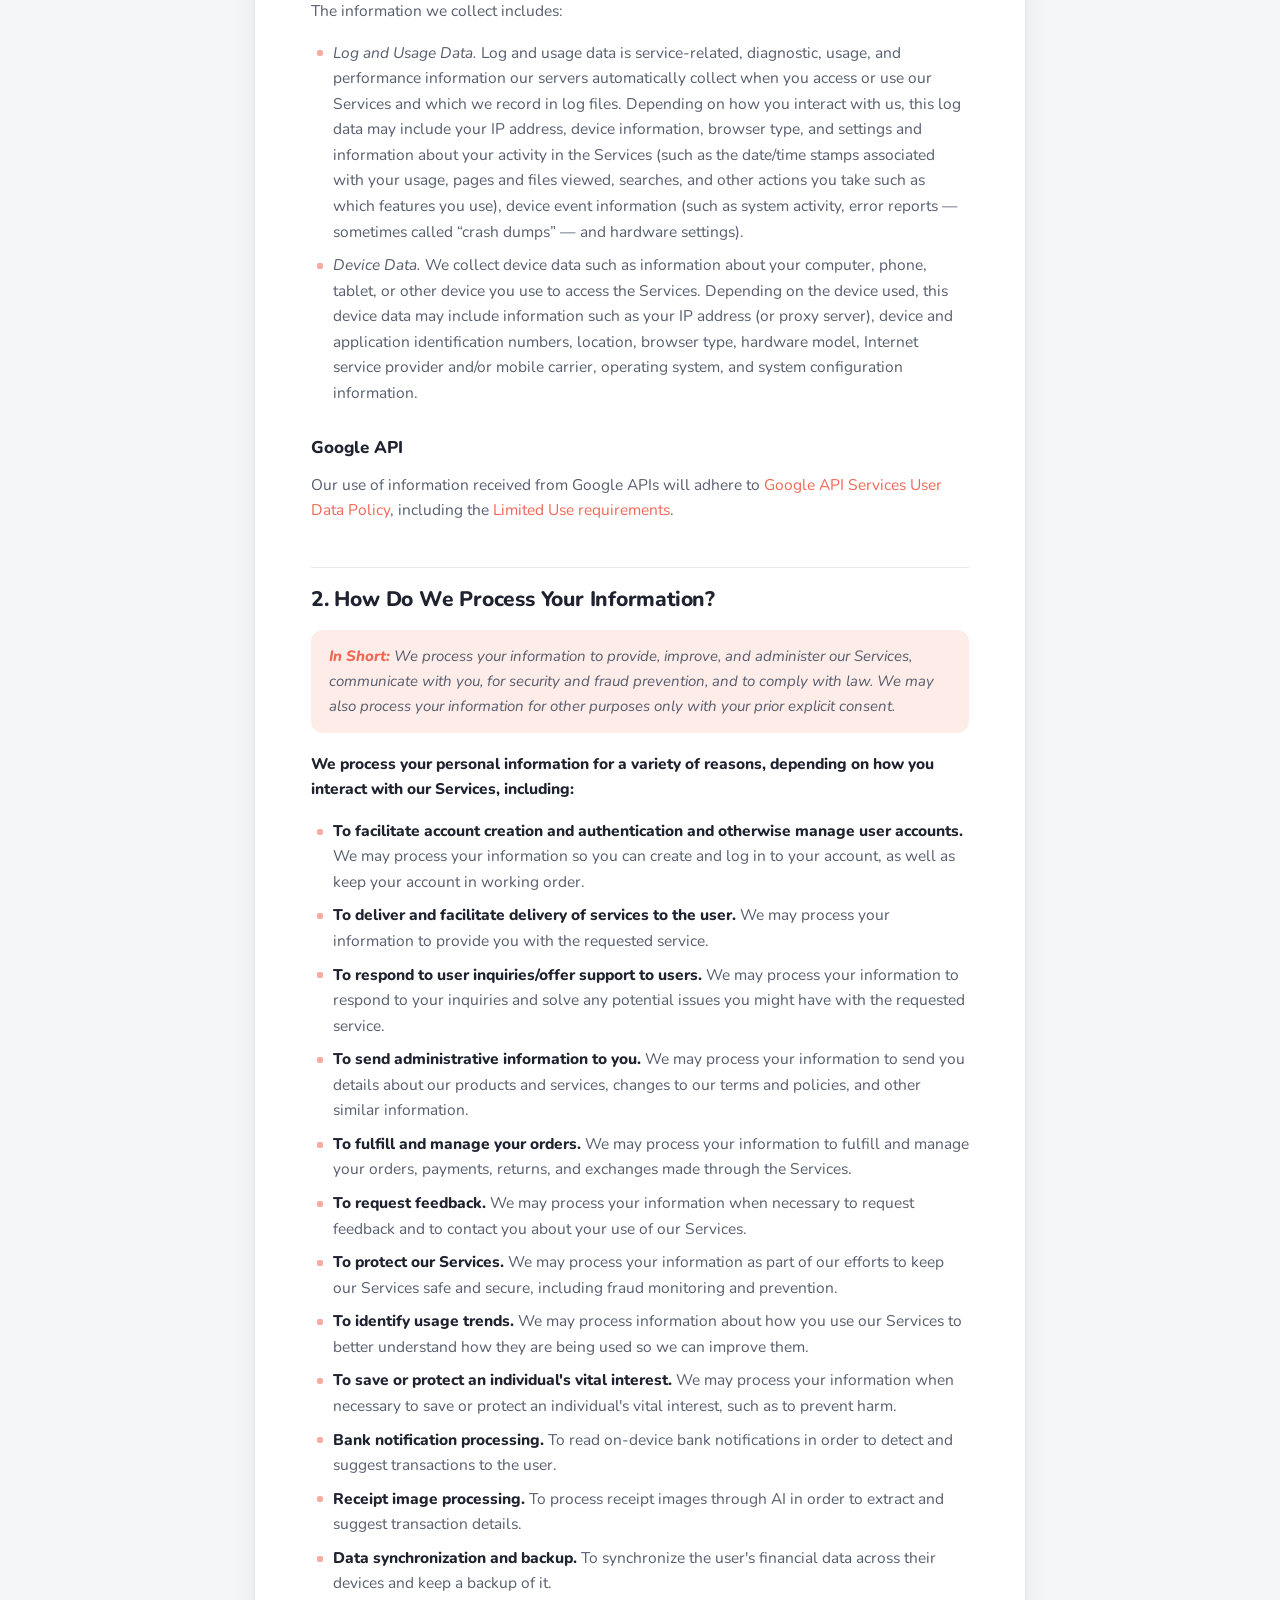
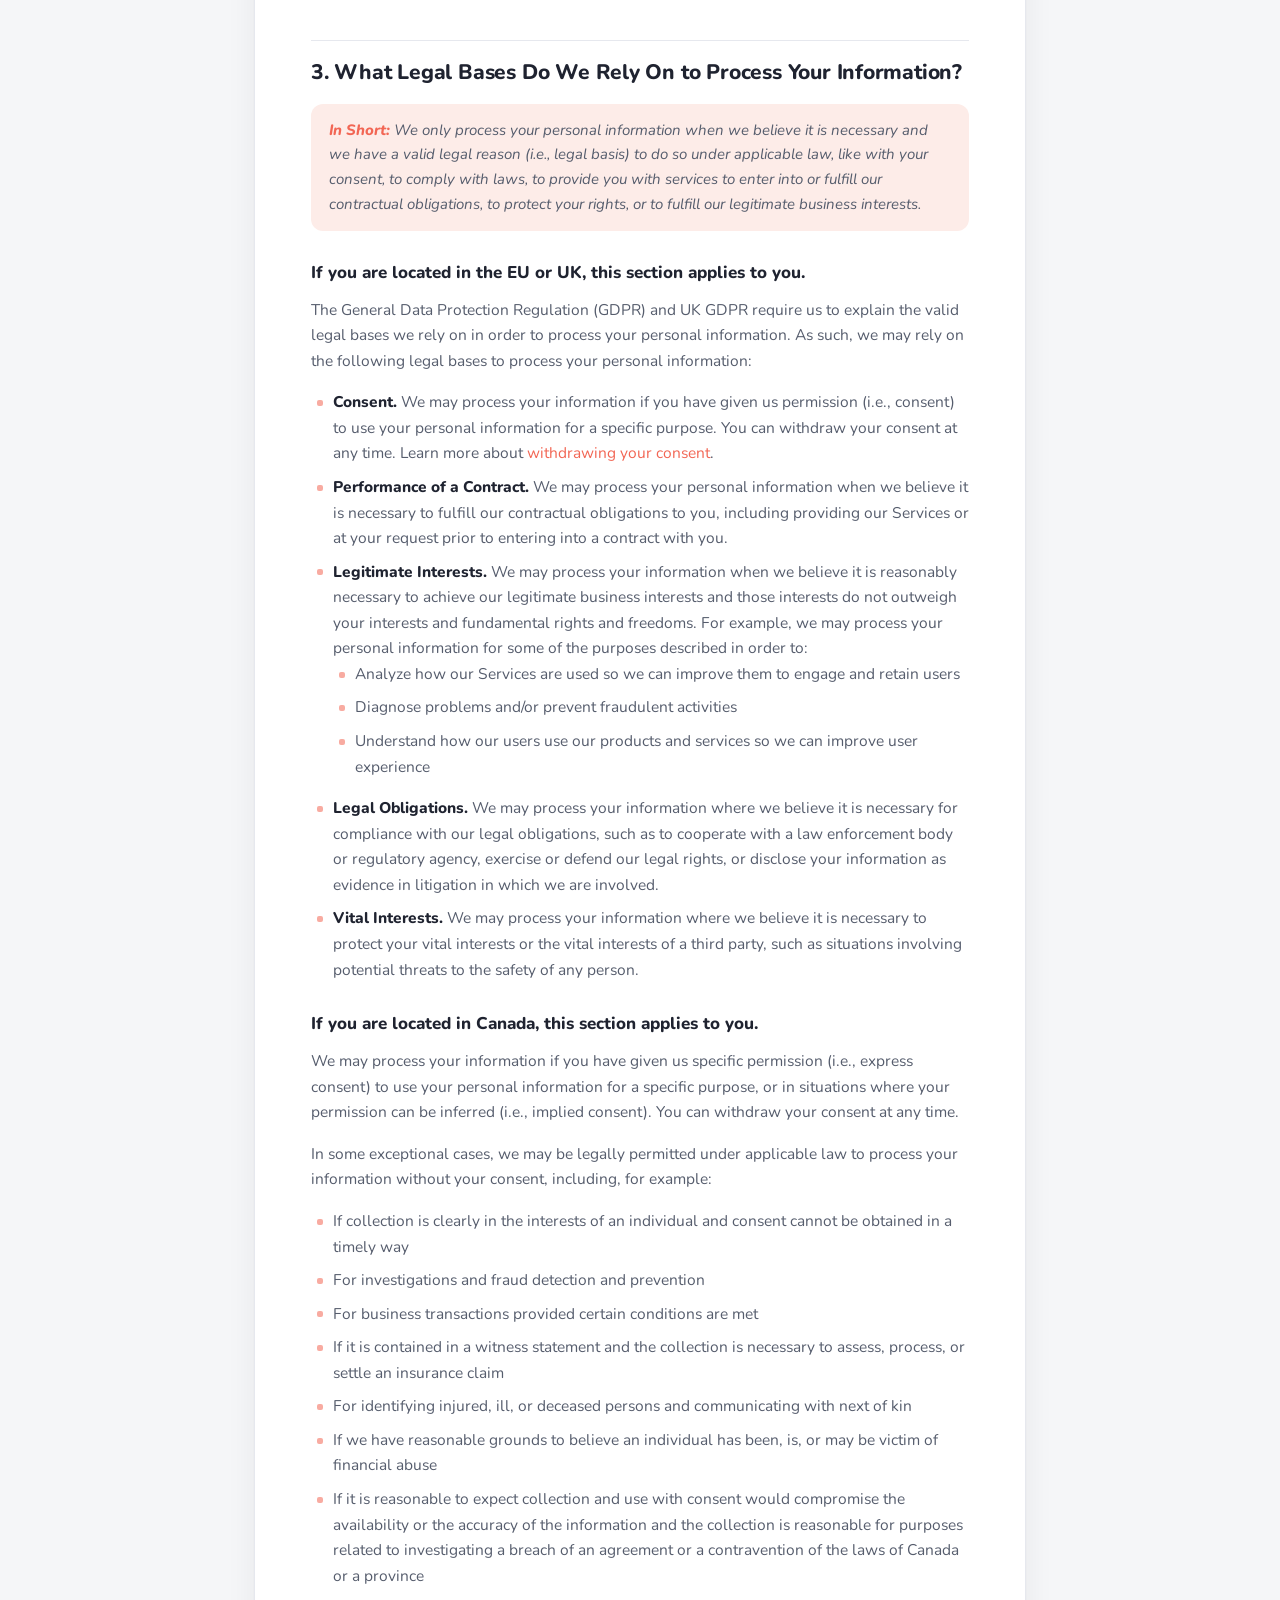
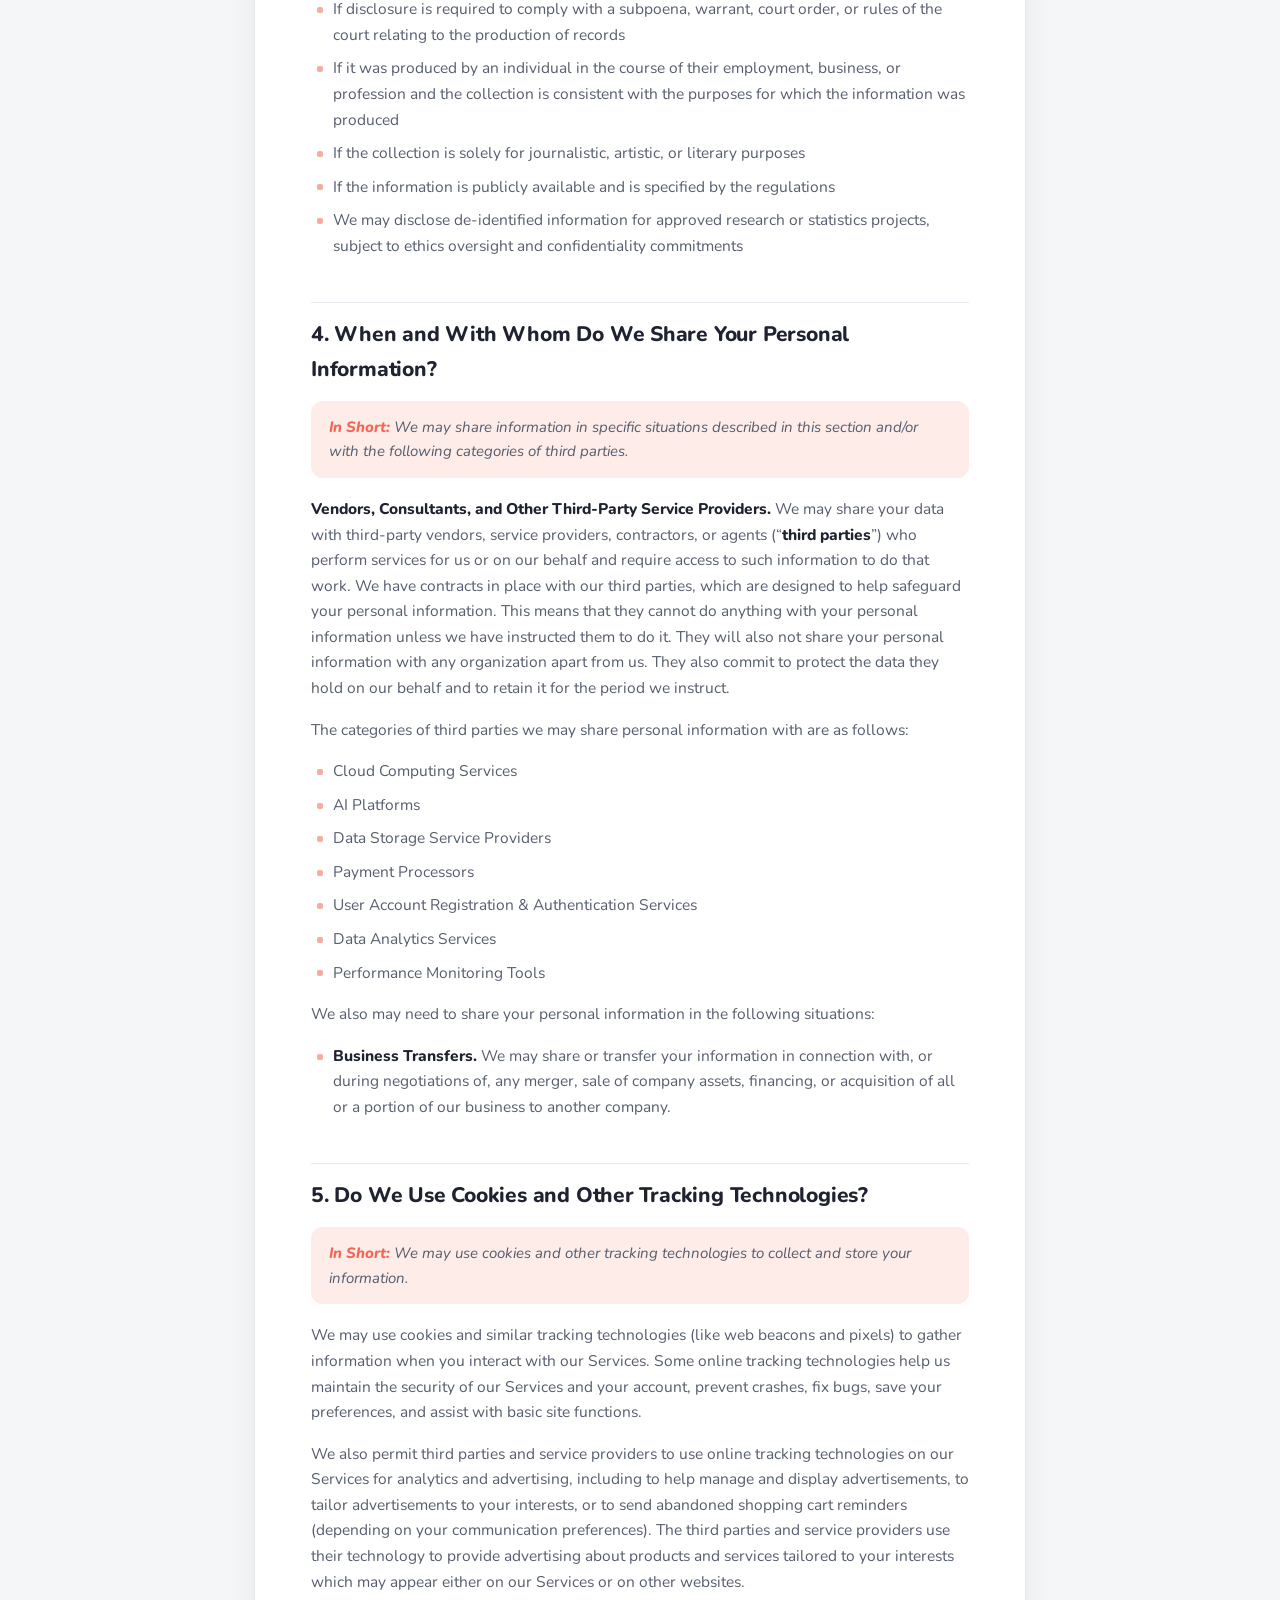
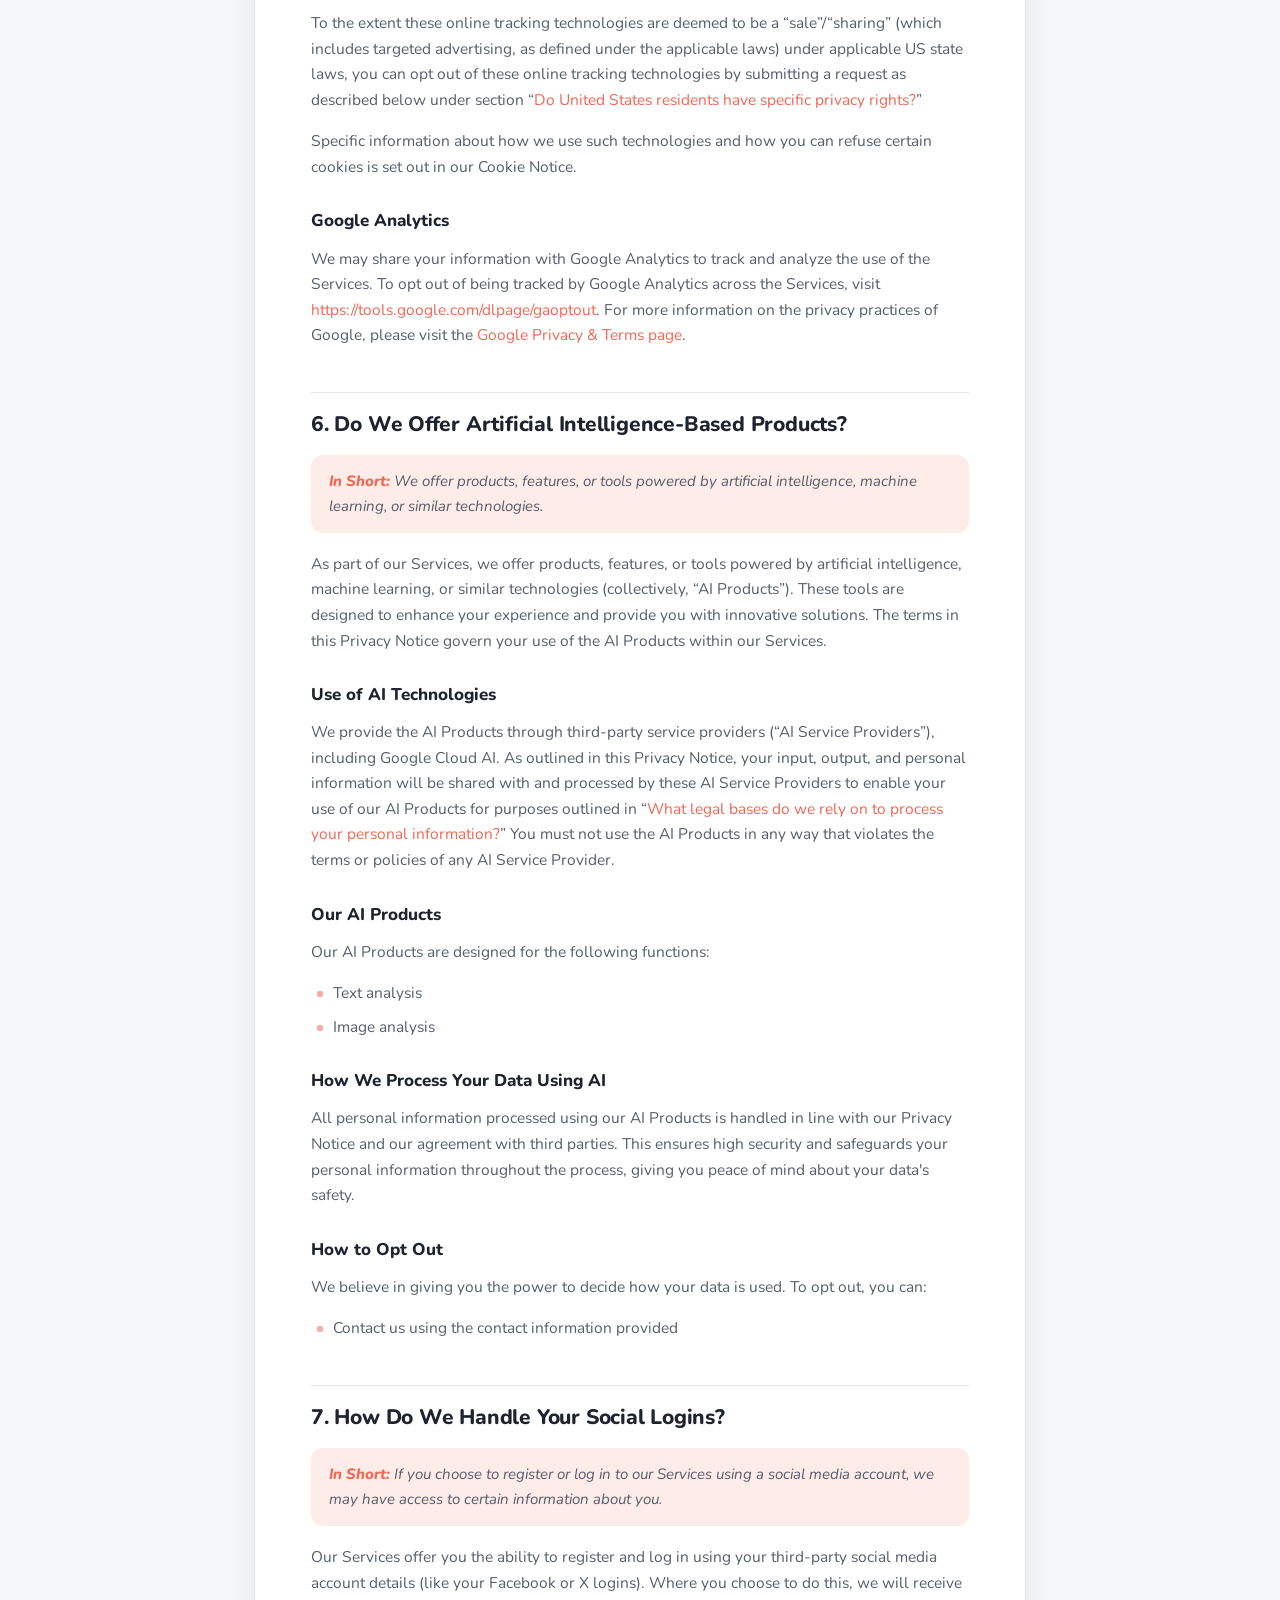
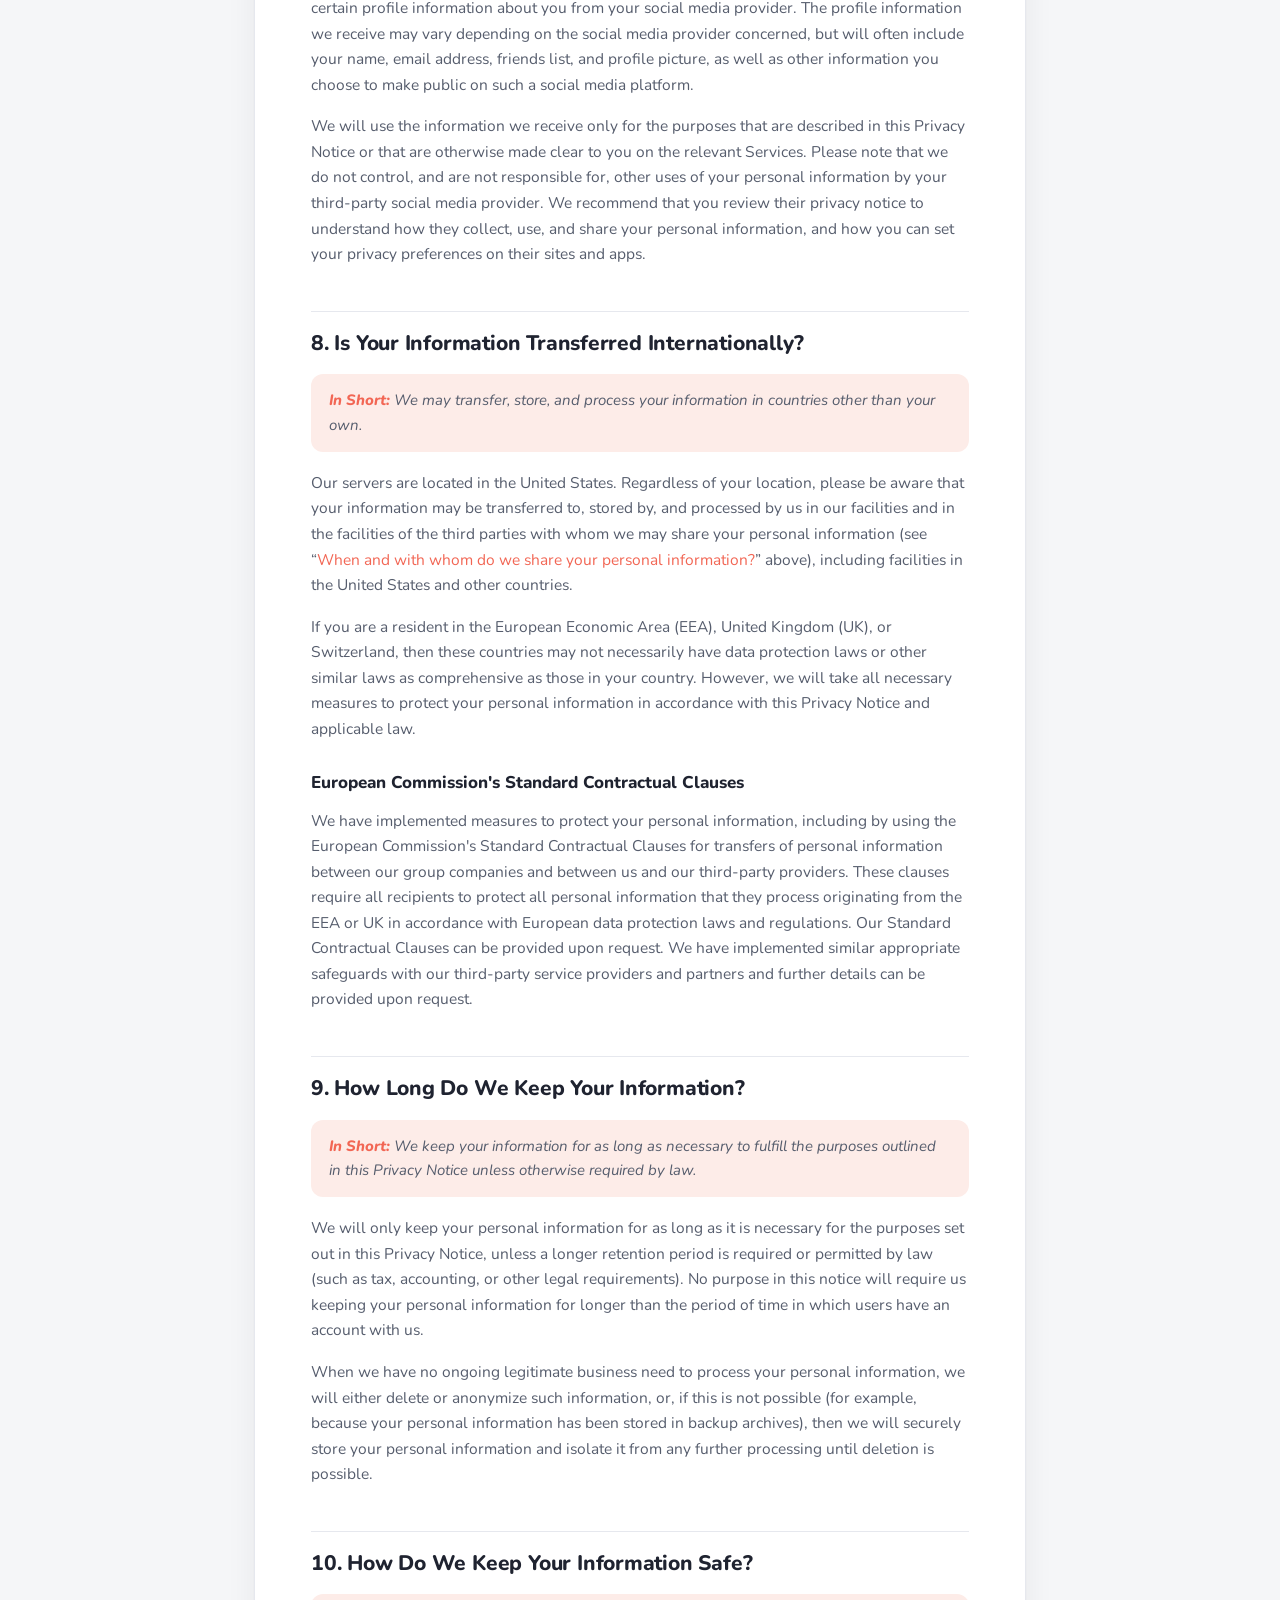
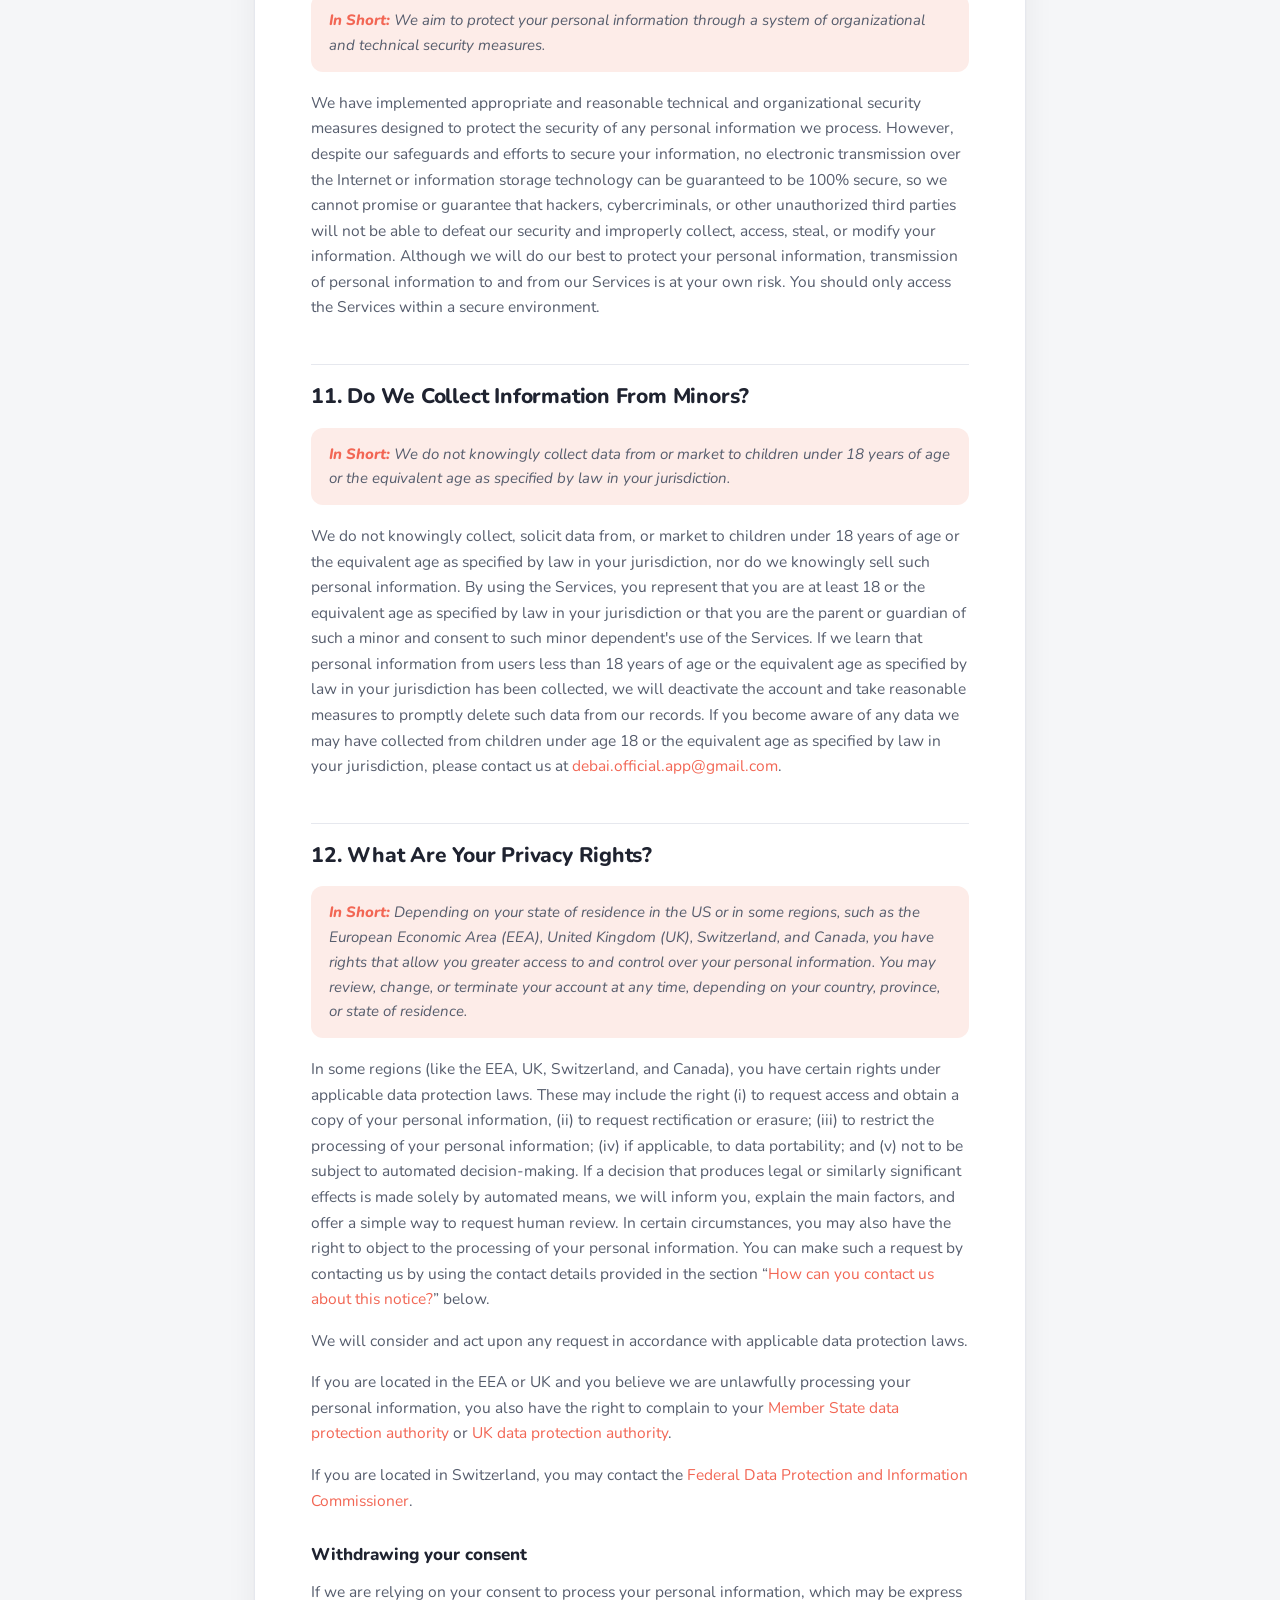
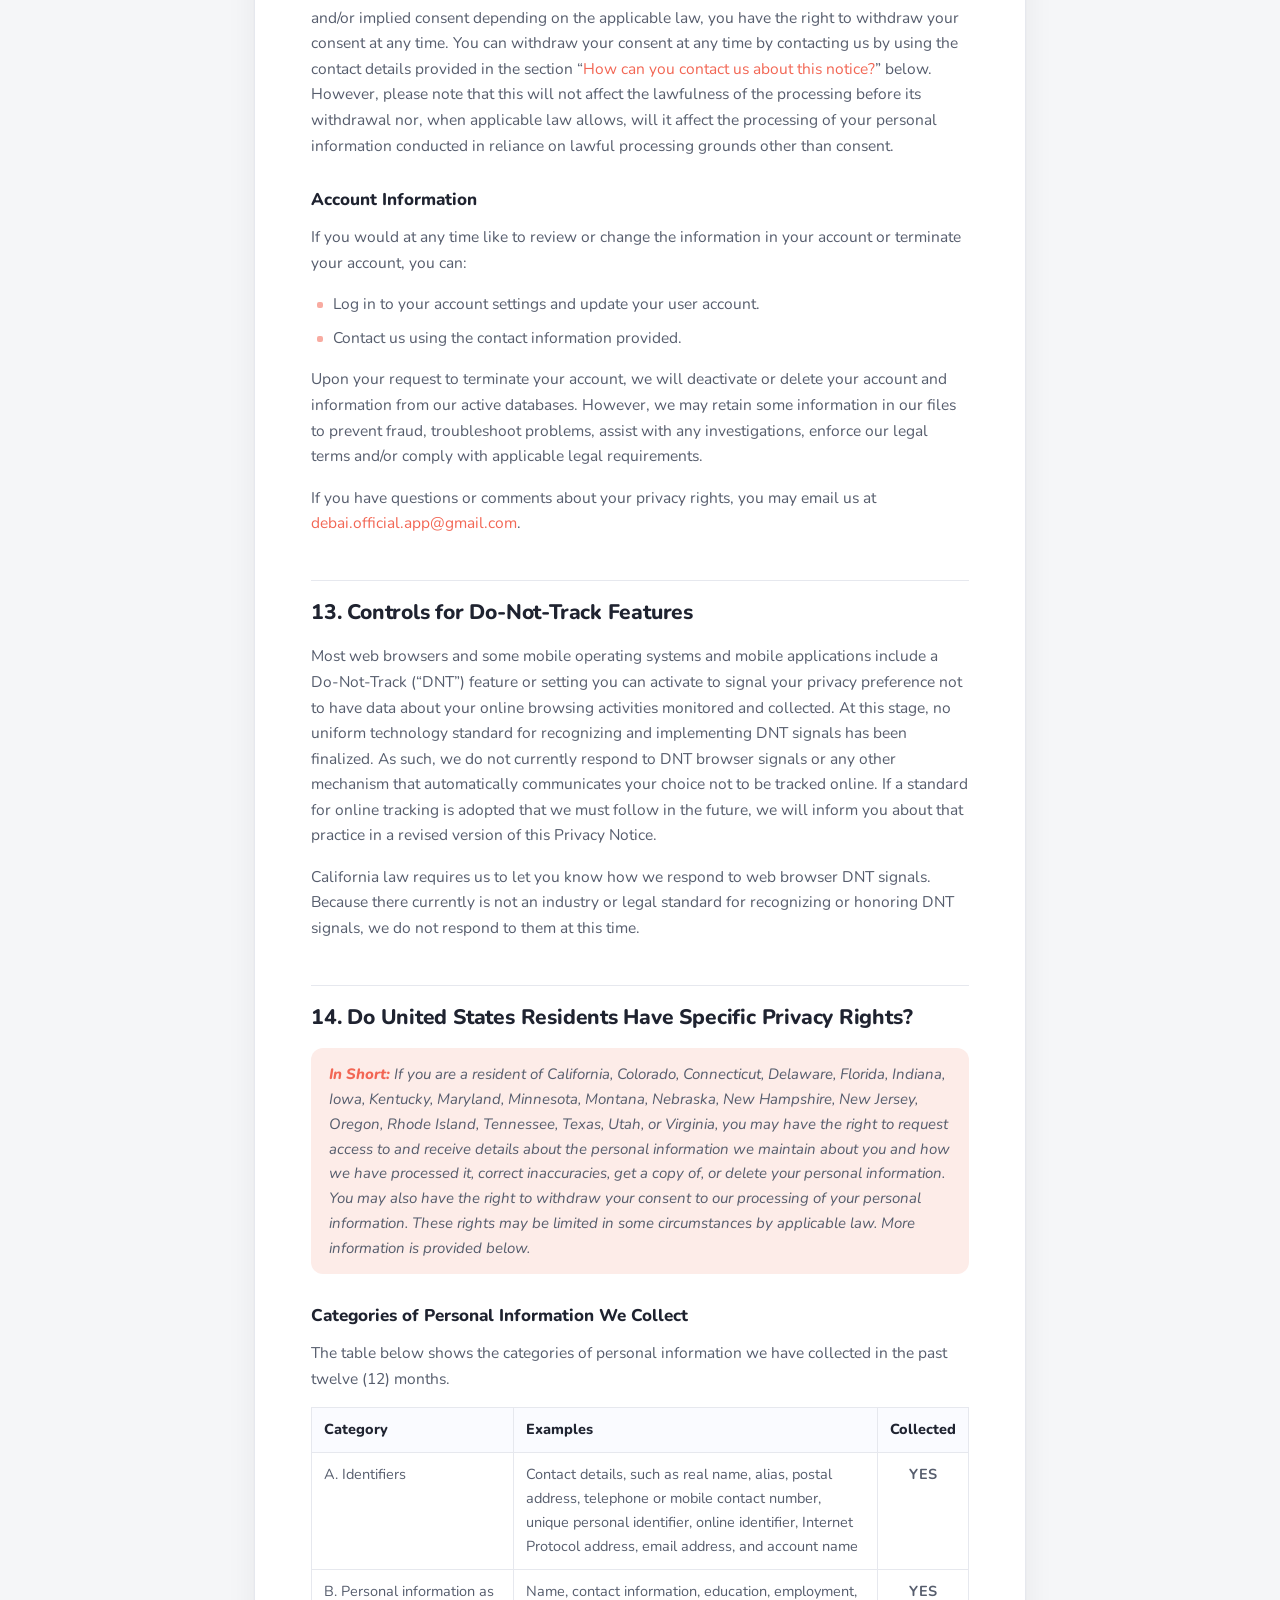
==== commit 41b19df5: "Switch tab labels to English (Privacy Policy / Terms & Conditions) Co-Authored-By: Claude Opus 4.8 (" ====
--- a/index.html
+++ b/index.html
@@ -16,9 +16,9 @@
         <img class="brand__mark" src="assets/icon.webp" alt="DebAI" width="34" height="34" />
         <span>DebAI</span>
       </a>
-      <nav class="tabs" aria-label="Documentos legales">
-        <a class="tabs__link is-active" href="index.html" aria-current="page">Política de Privacidad</a>
-        <a class="tabs__link" href="terminos.html">Términos y Condiciones</a>
+      <nav class="tabs" aria-label="Legal documents">
+        <a class="tabs__link is-active" href="index.html" aria-current="page">Privacy Policy</a>
+        <a class="tabs__link" href="terminos.html">Terms &amp; Conditions</a>
       </nav>
     </div>
   </header>
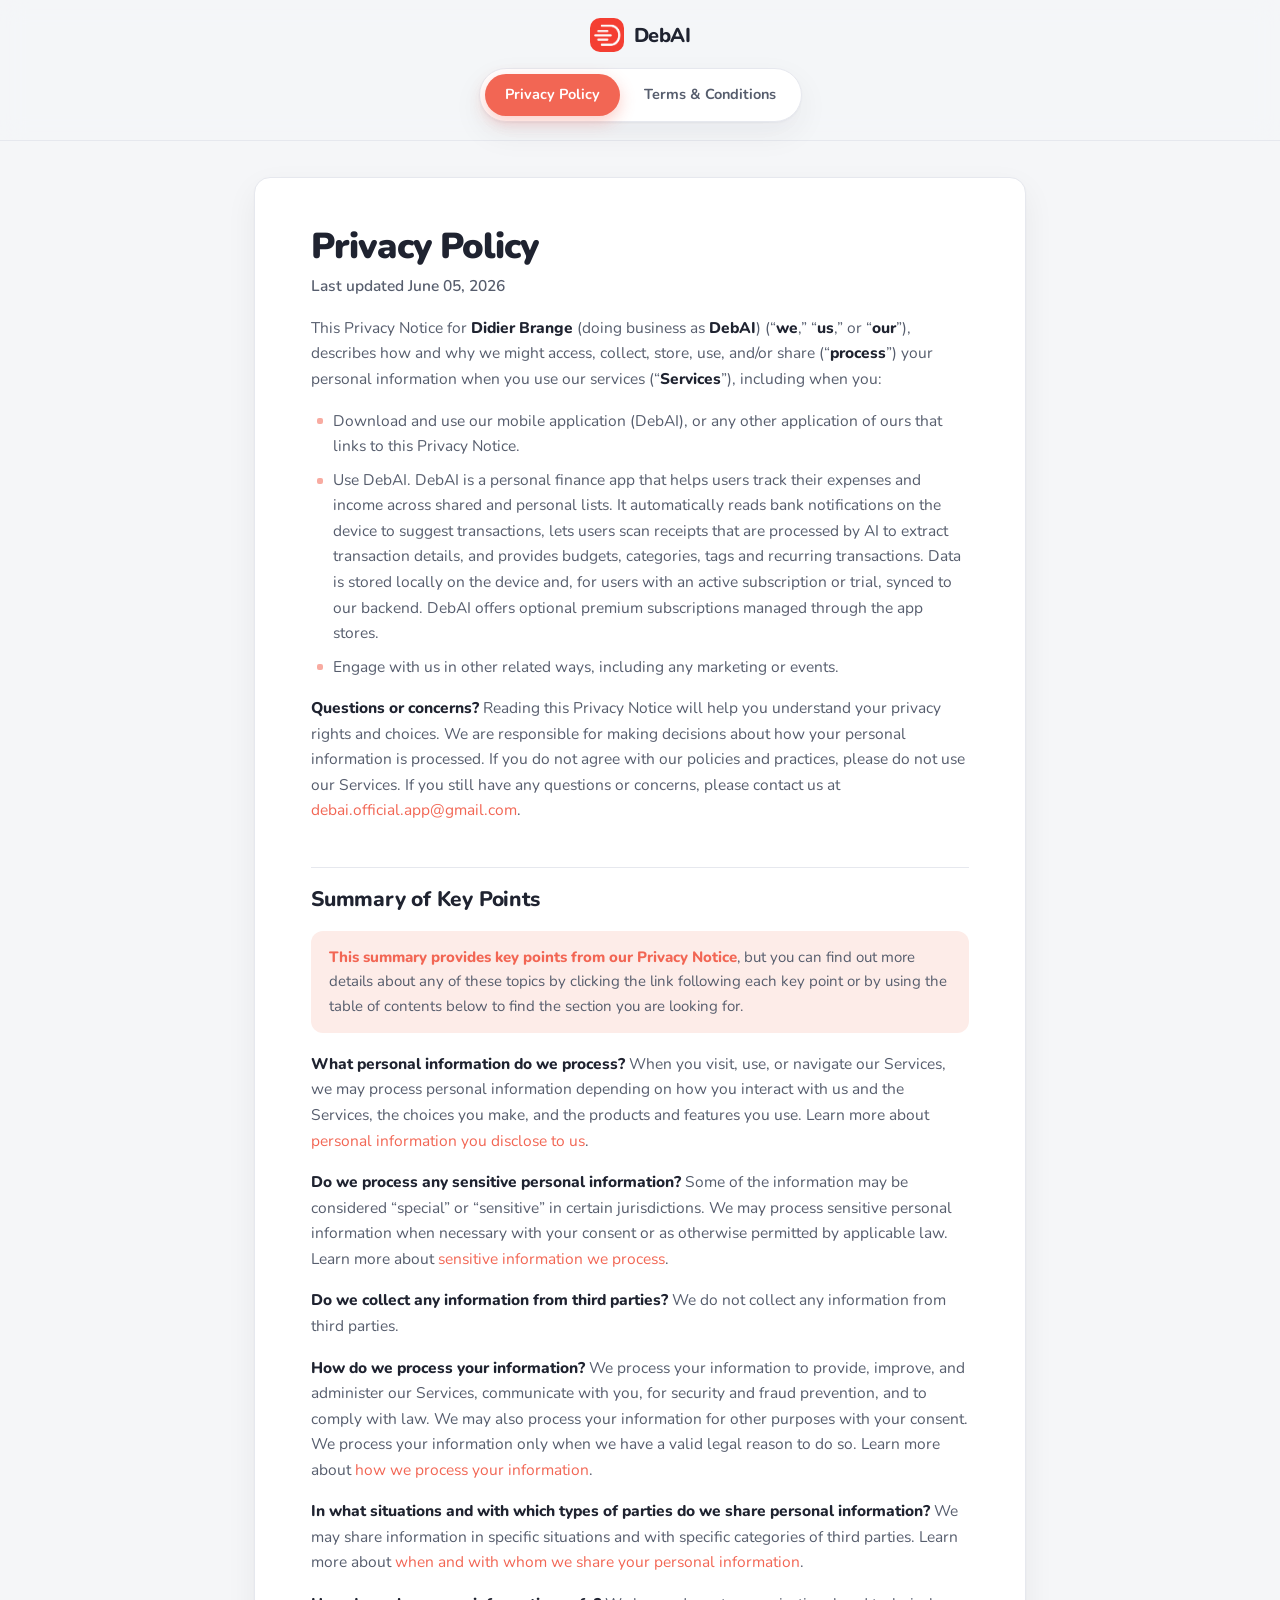
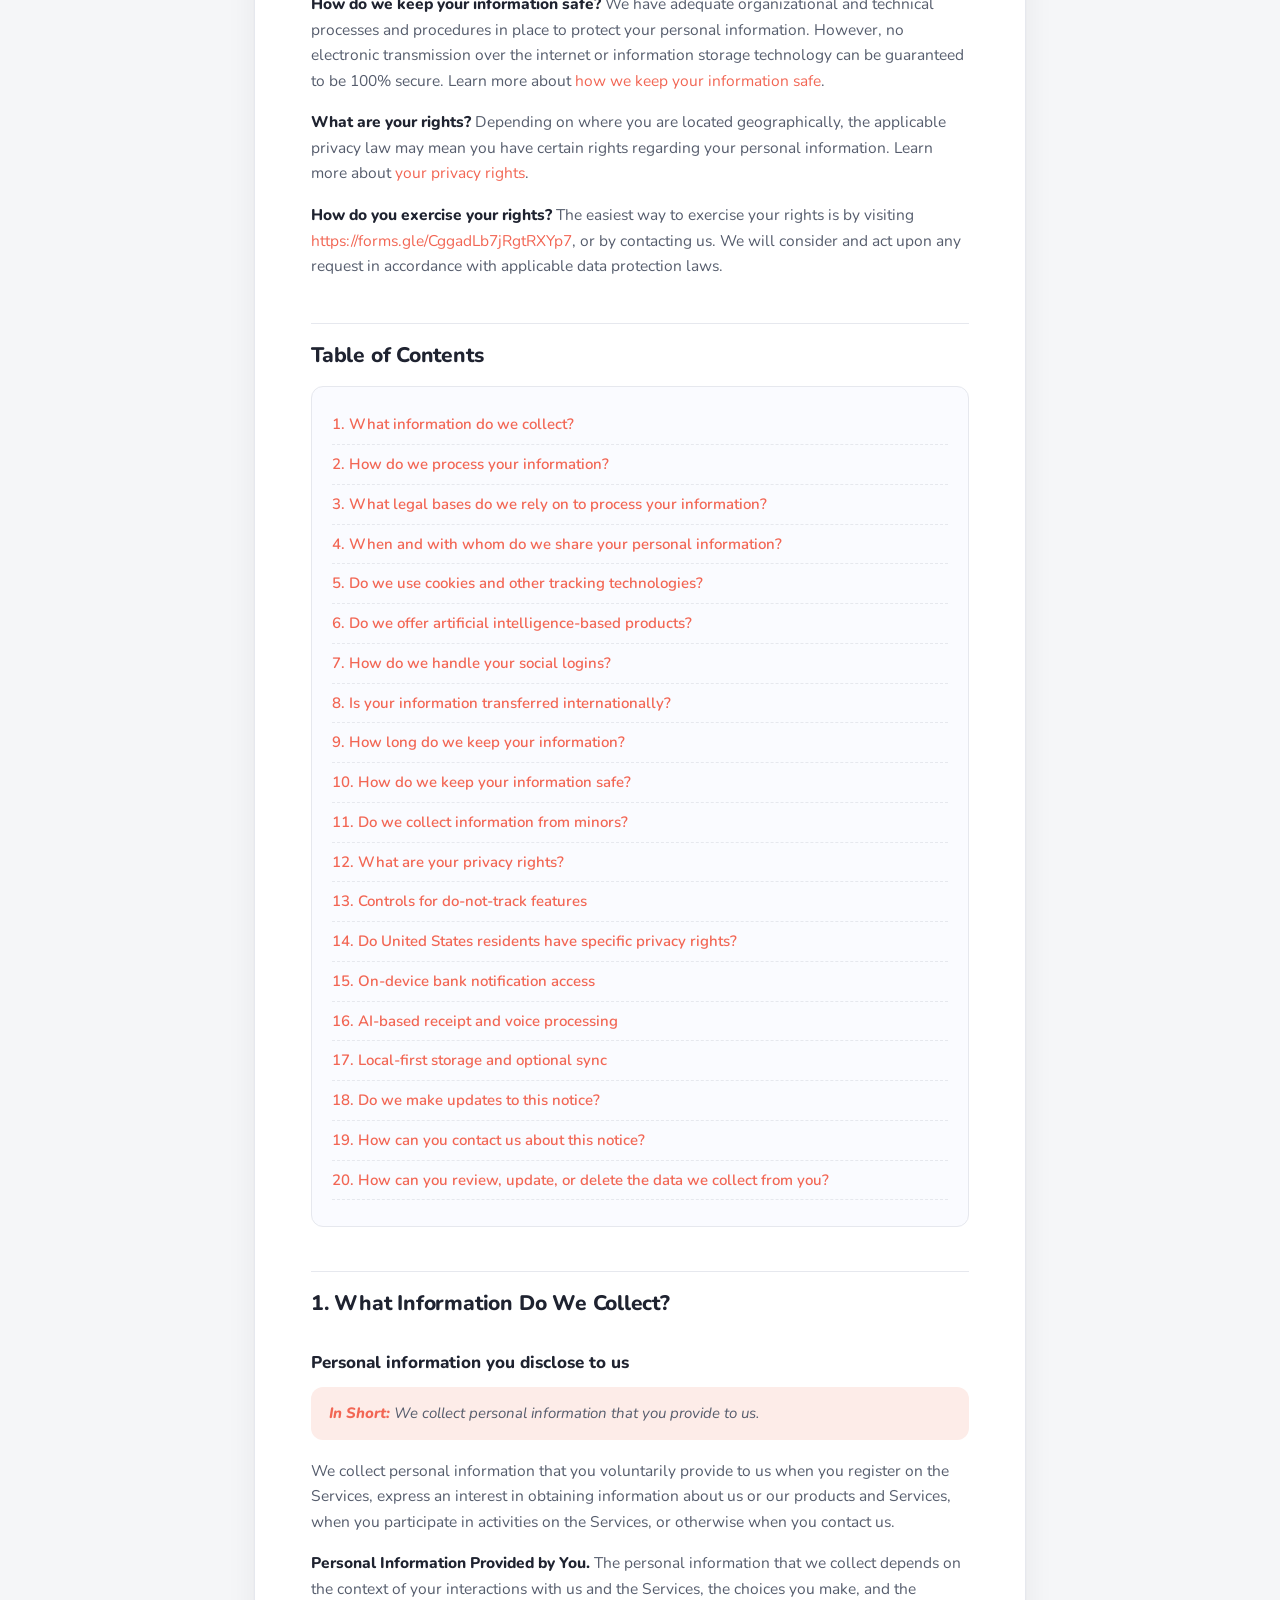
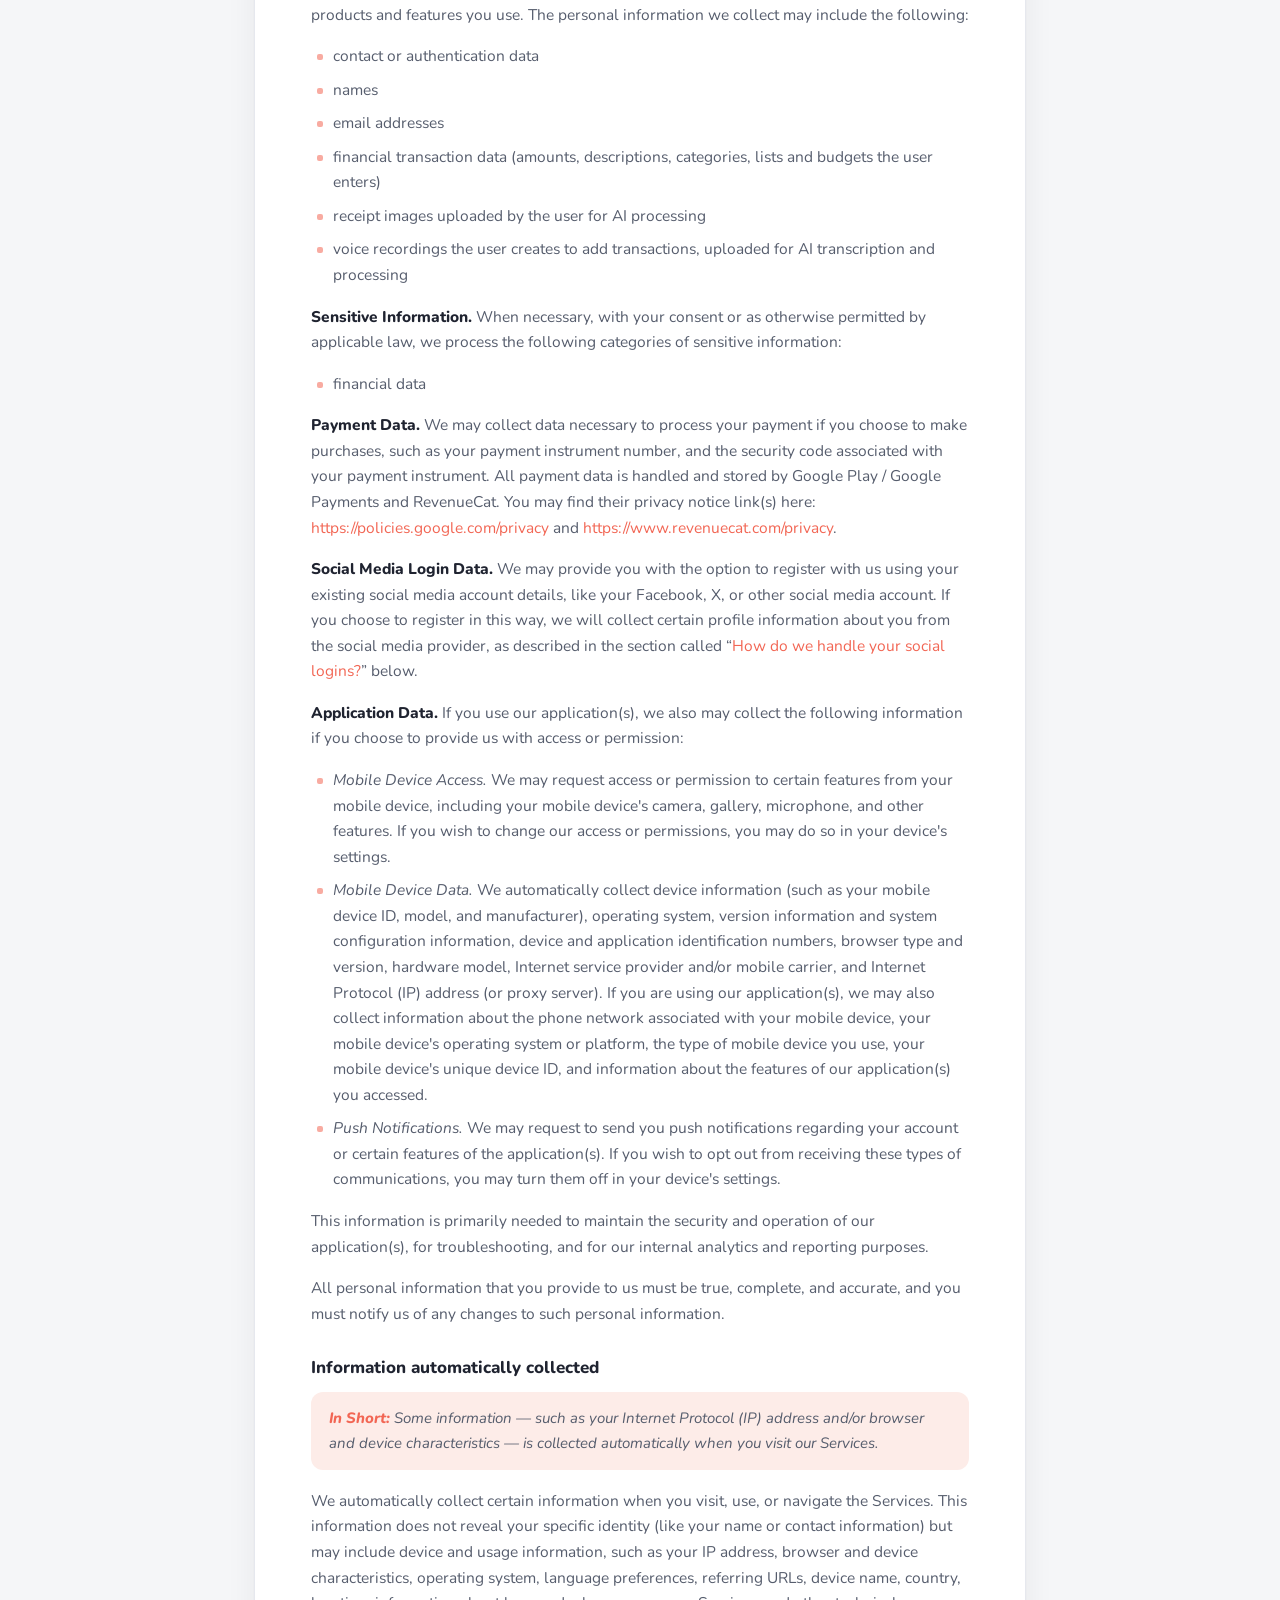
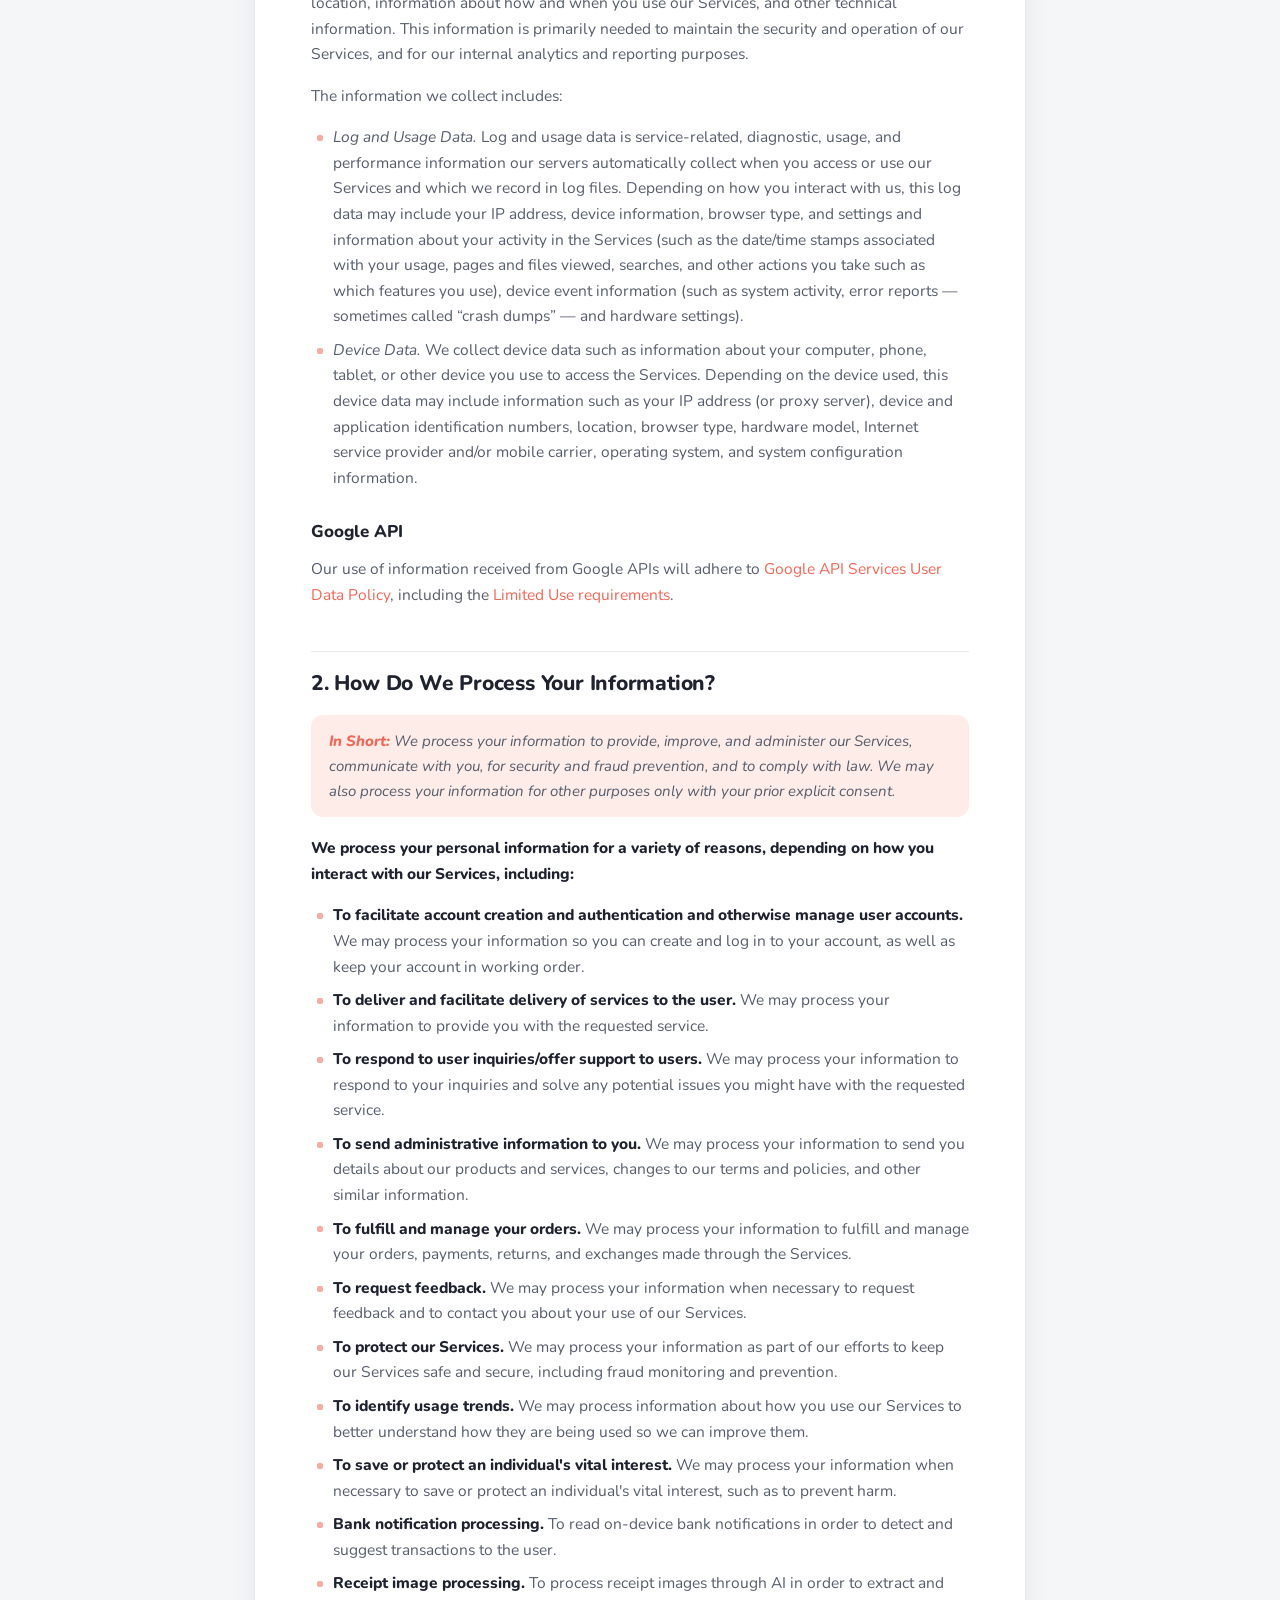
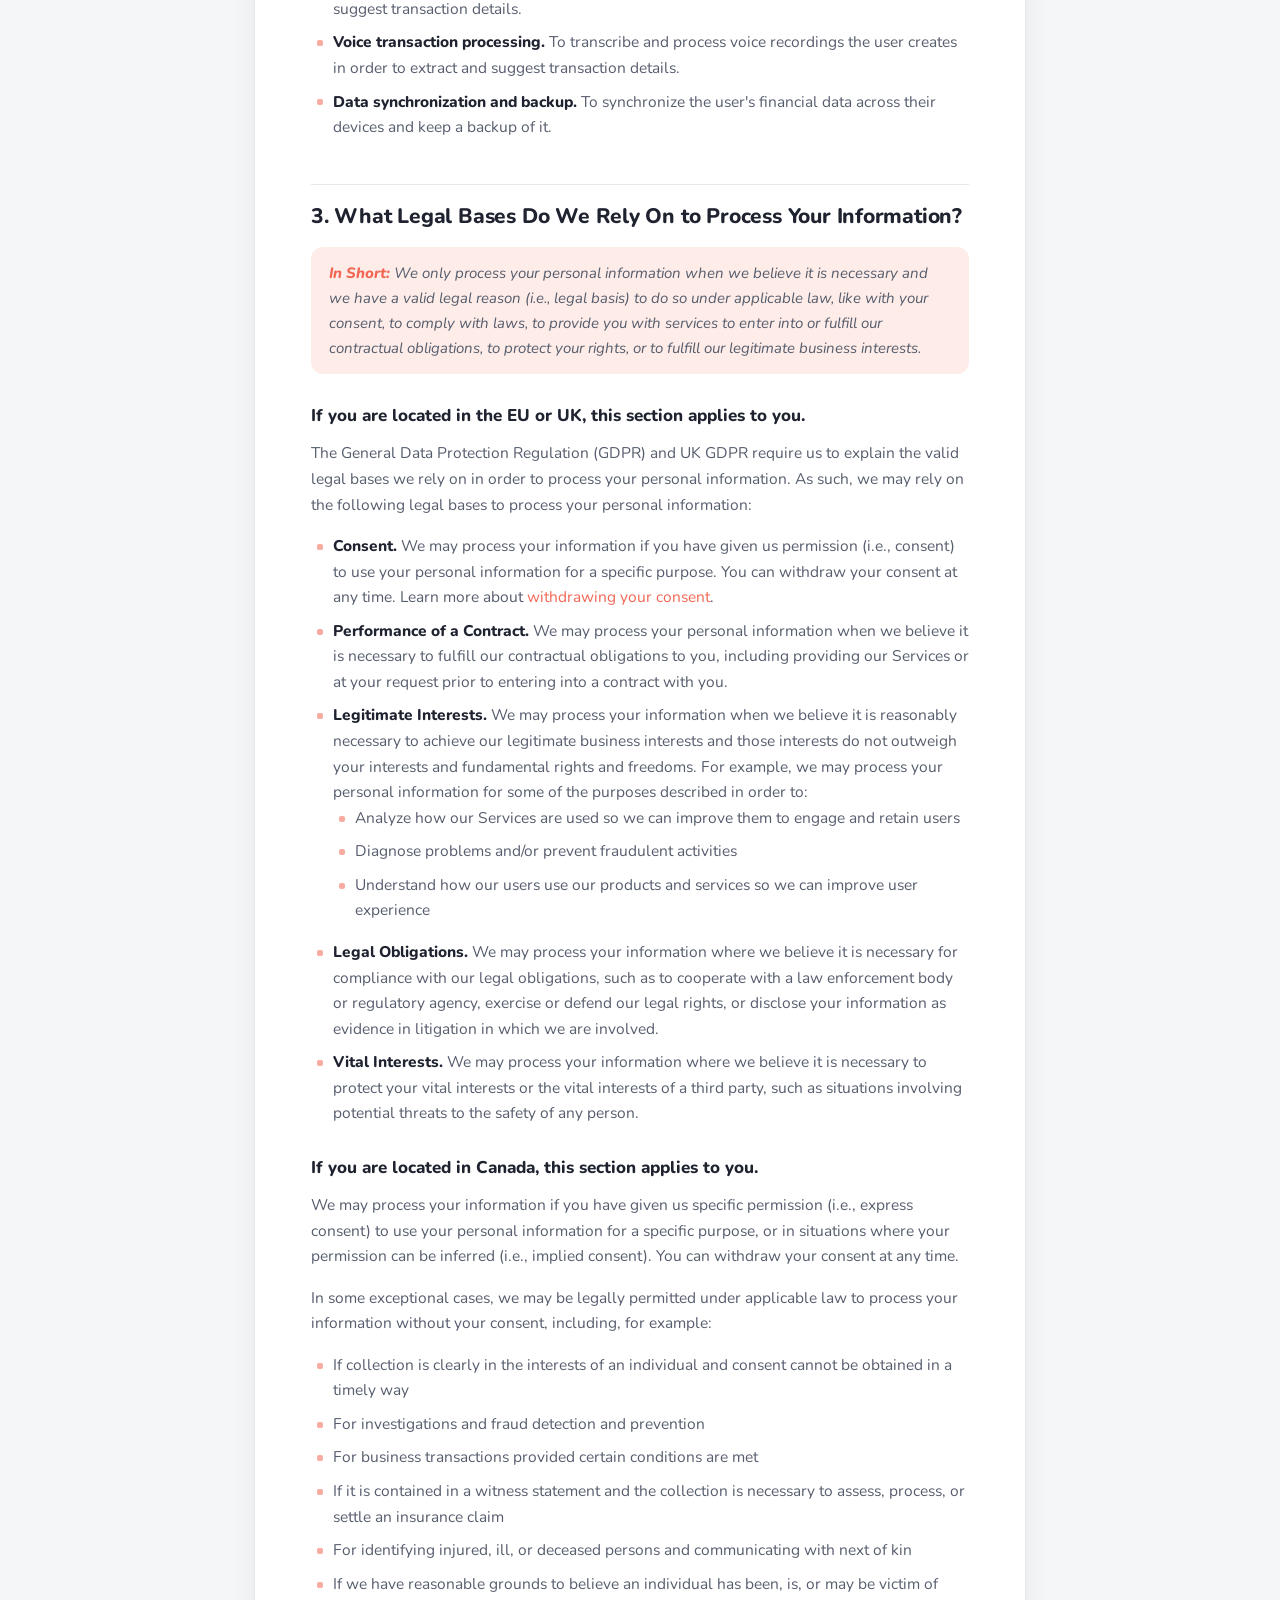
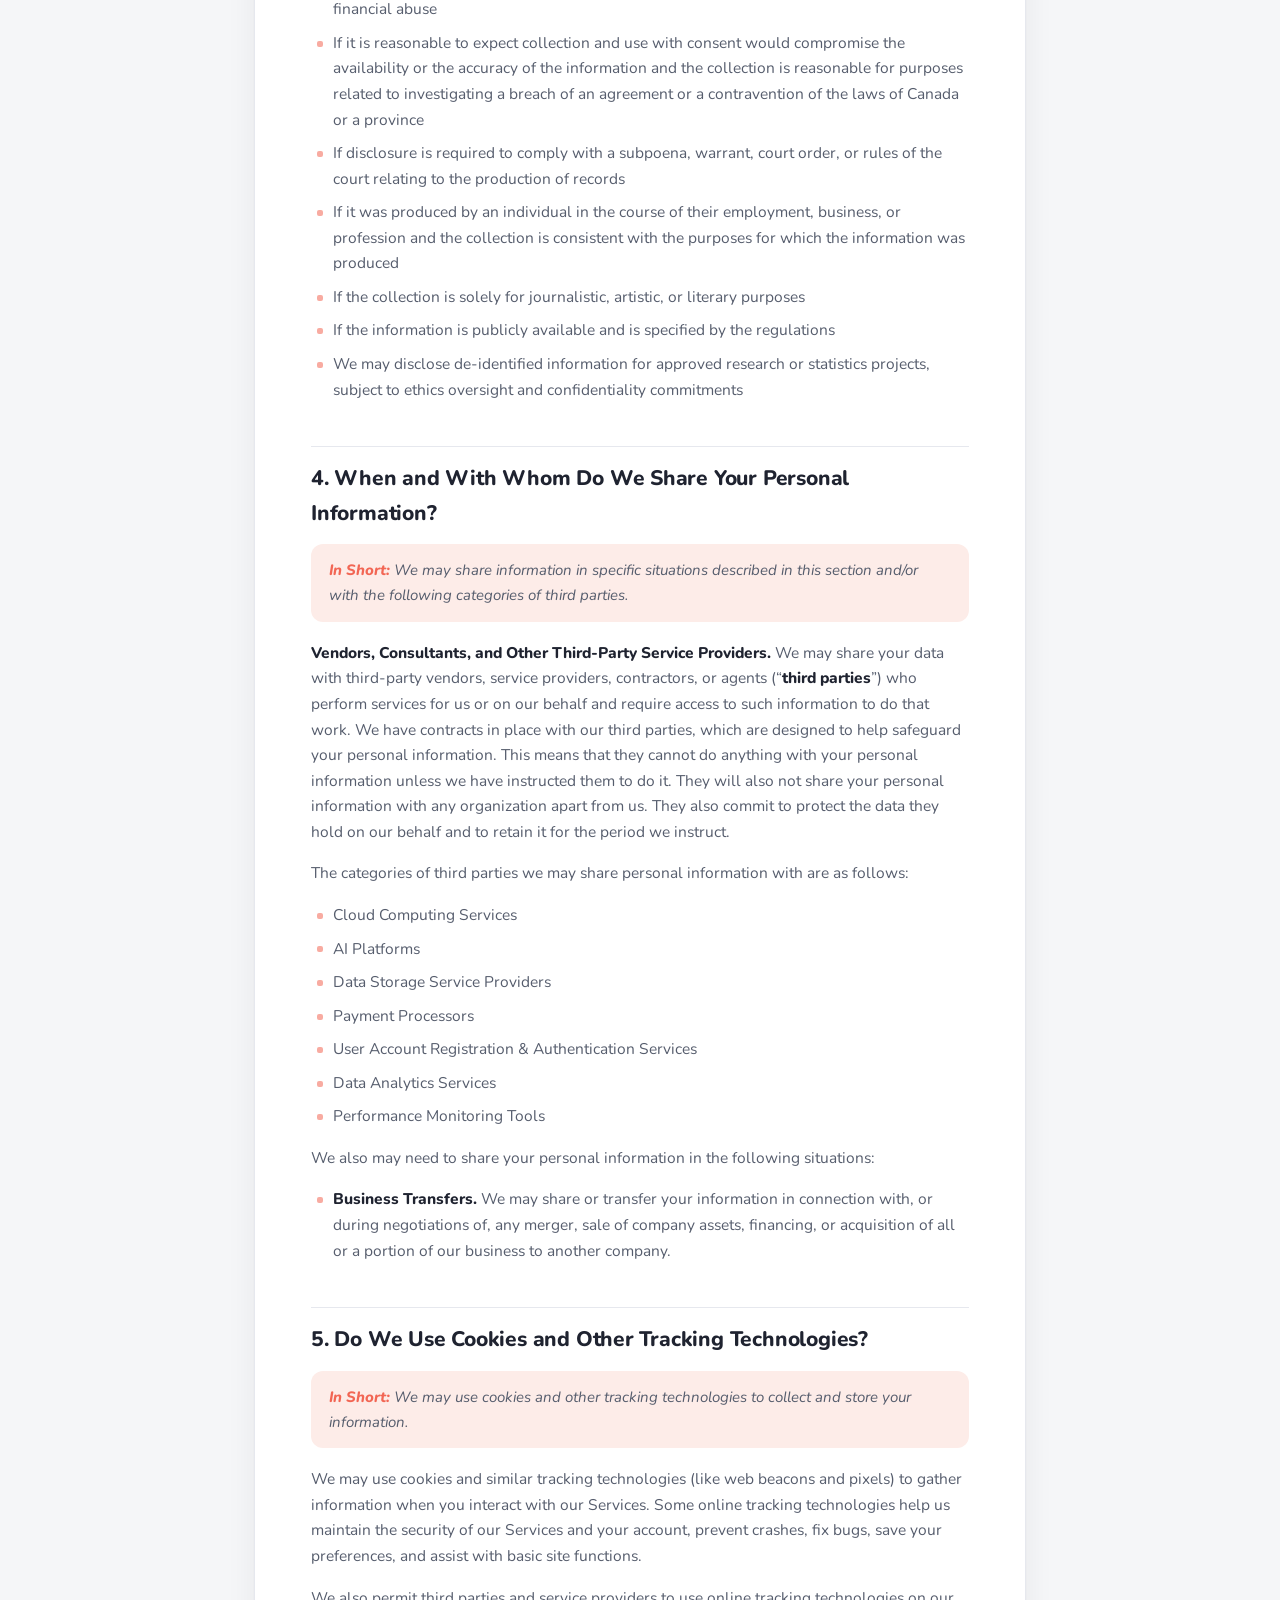
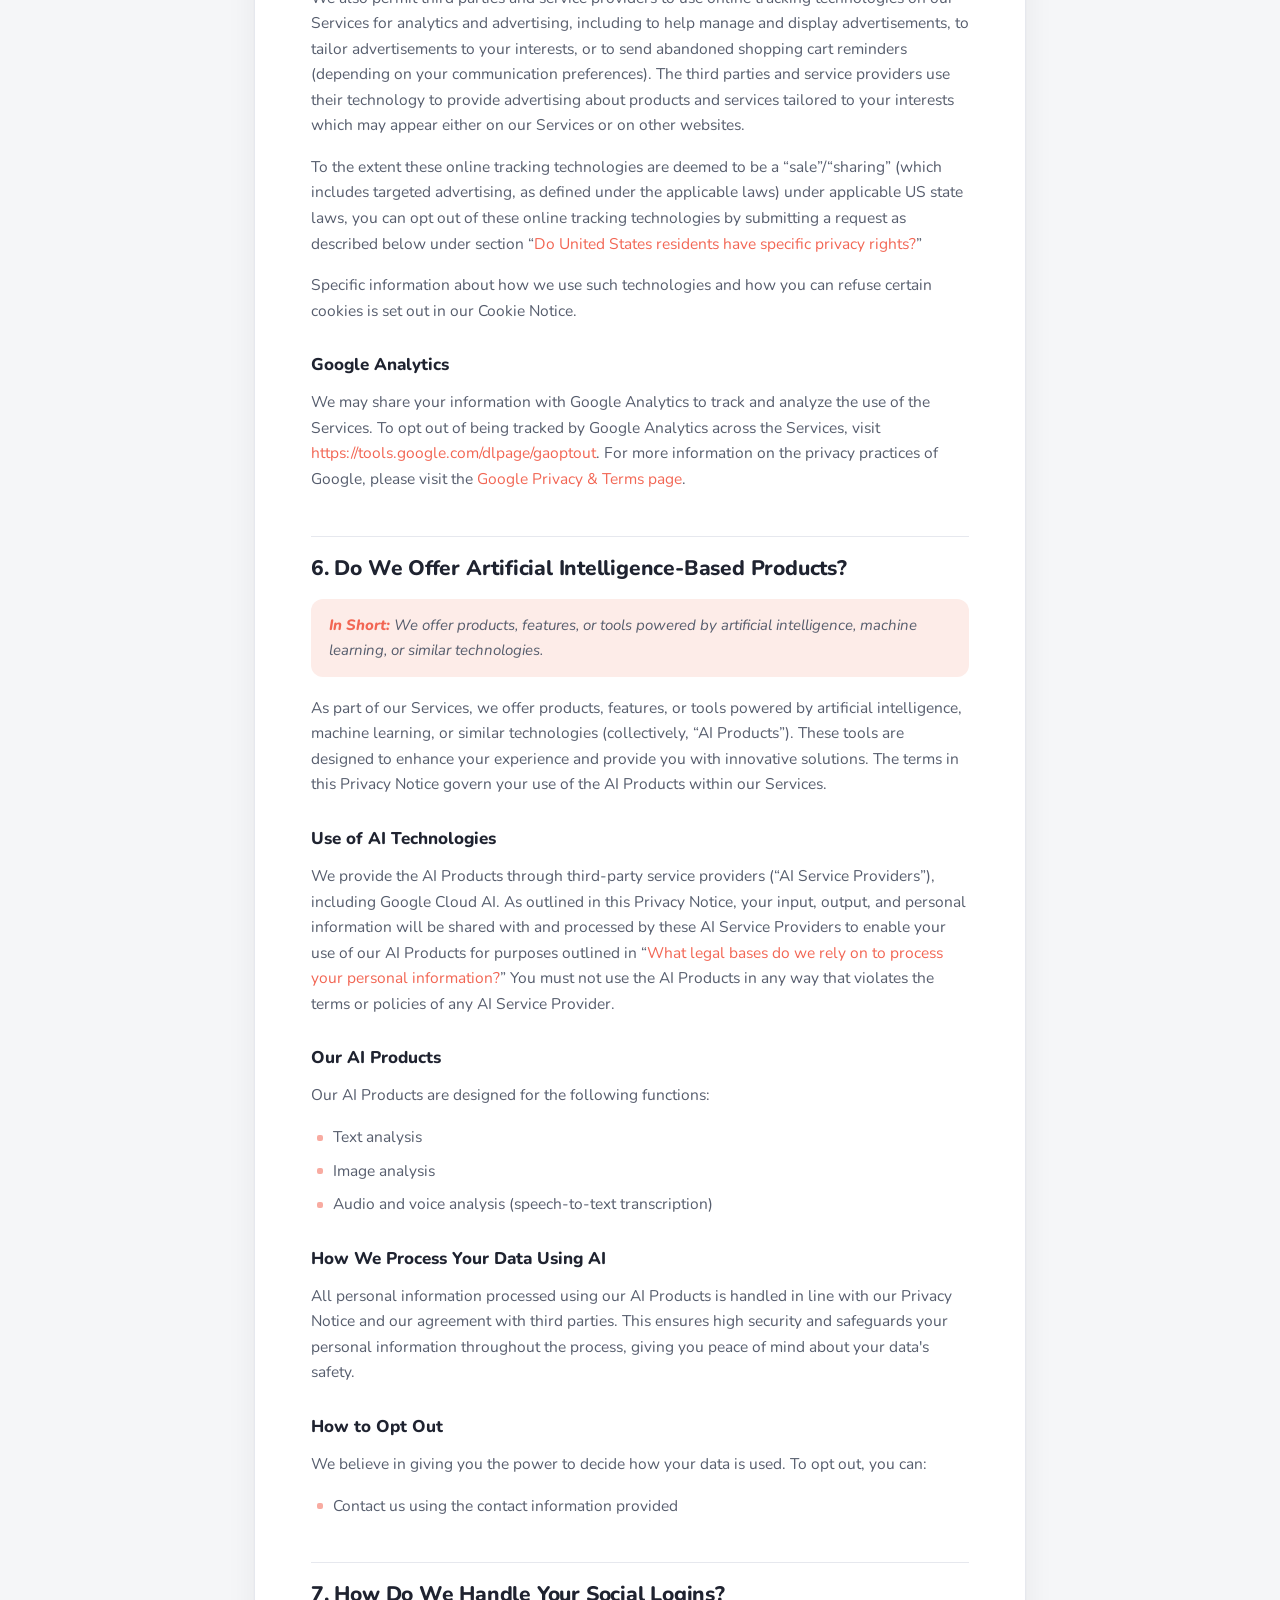
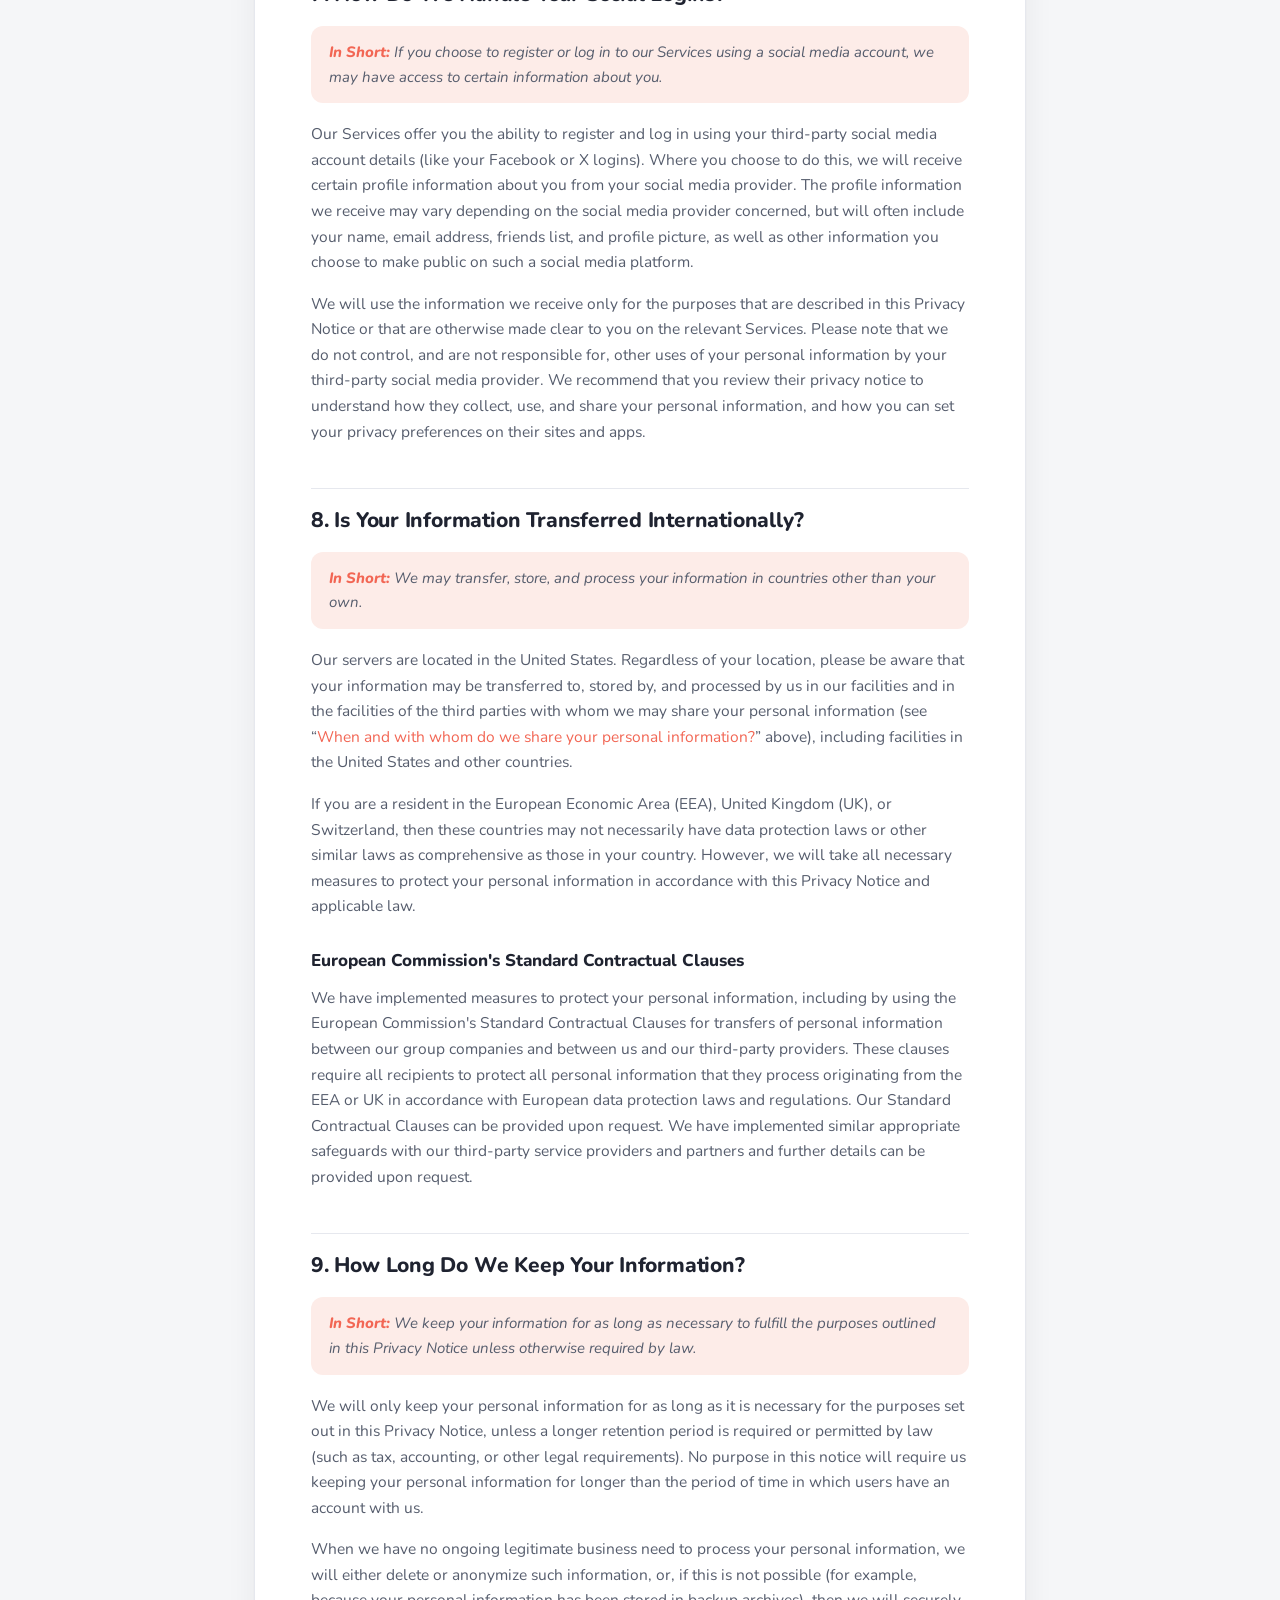
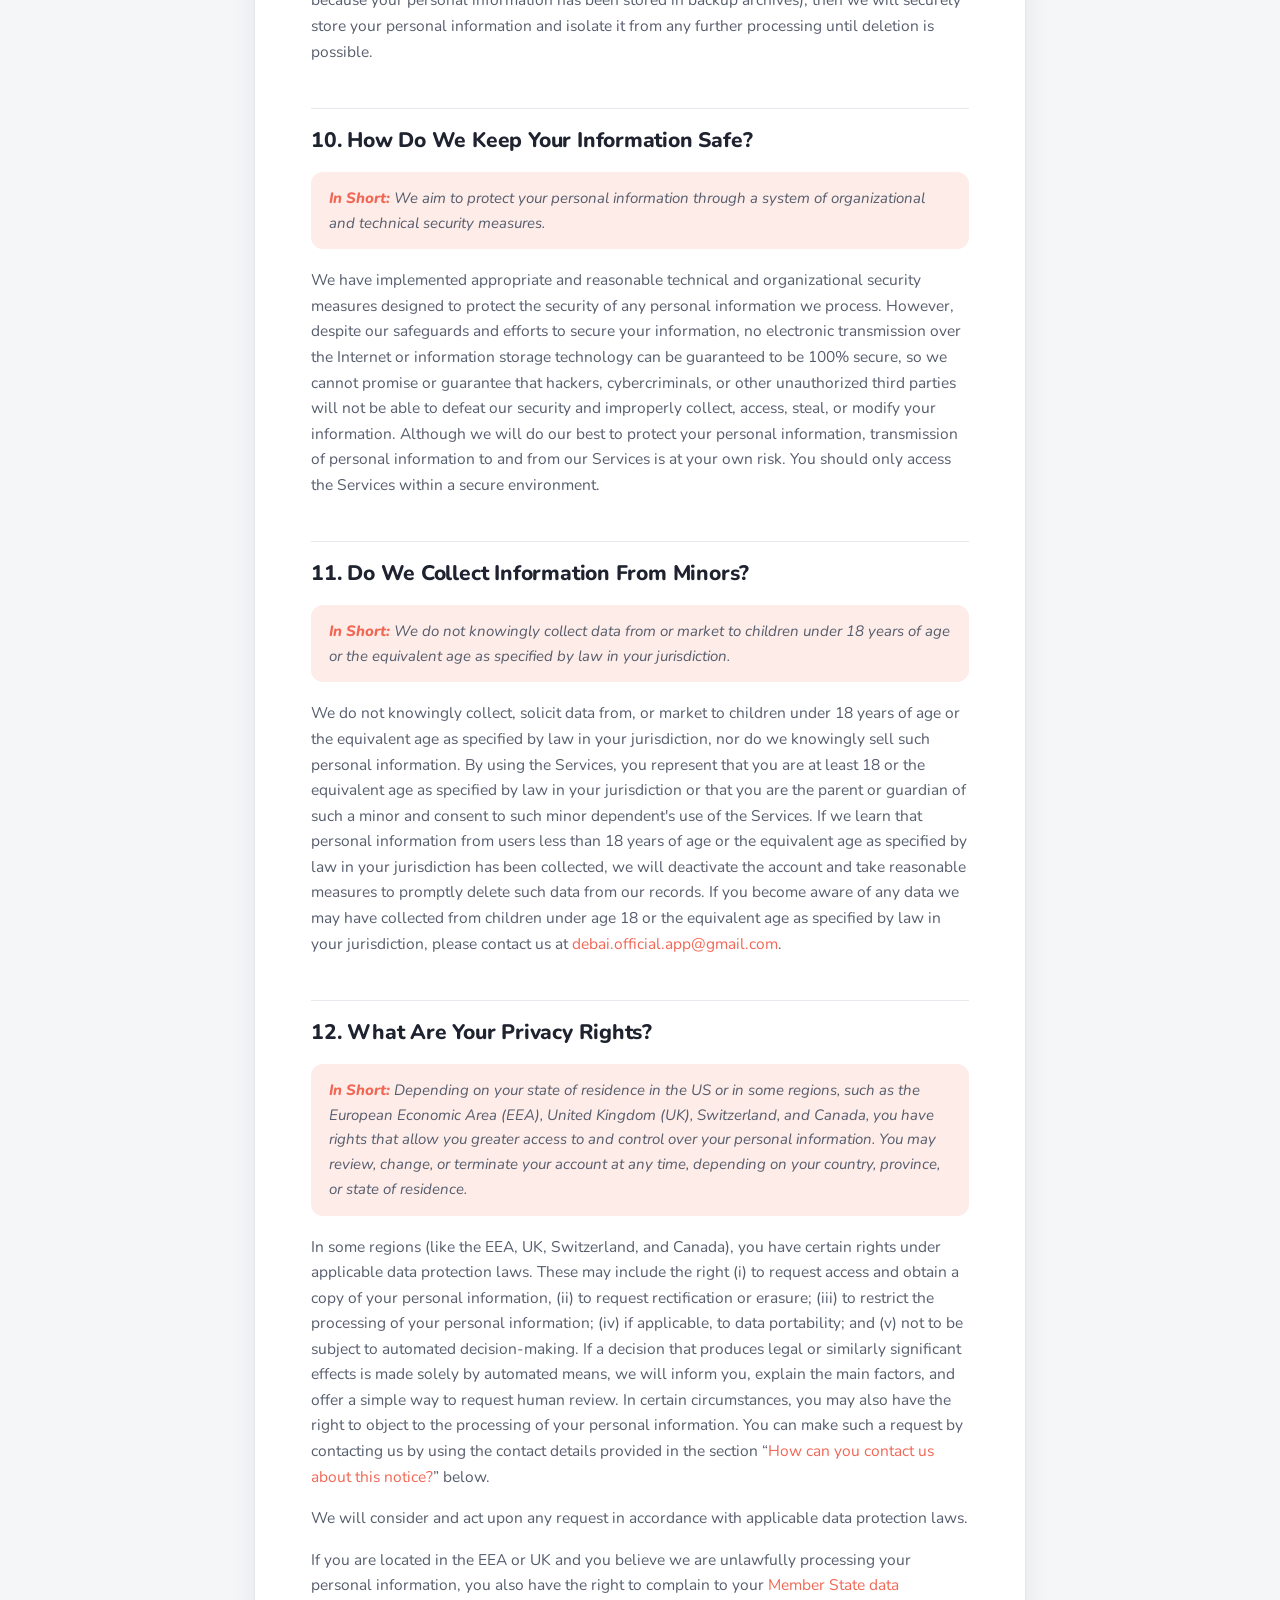
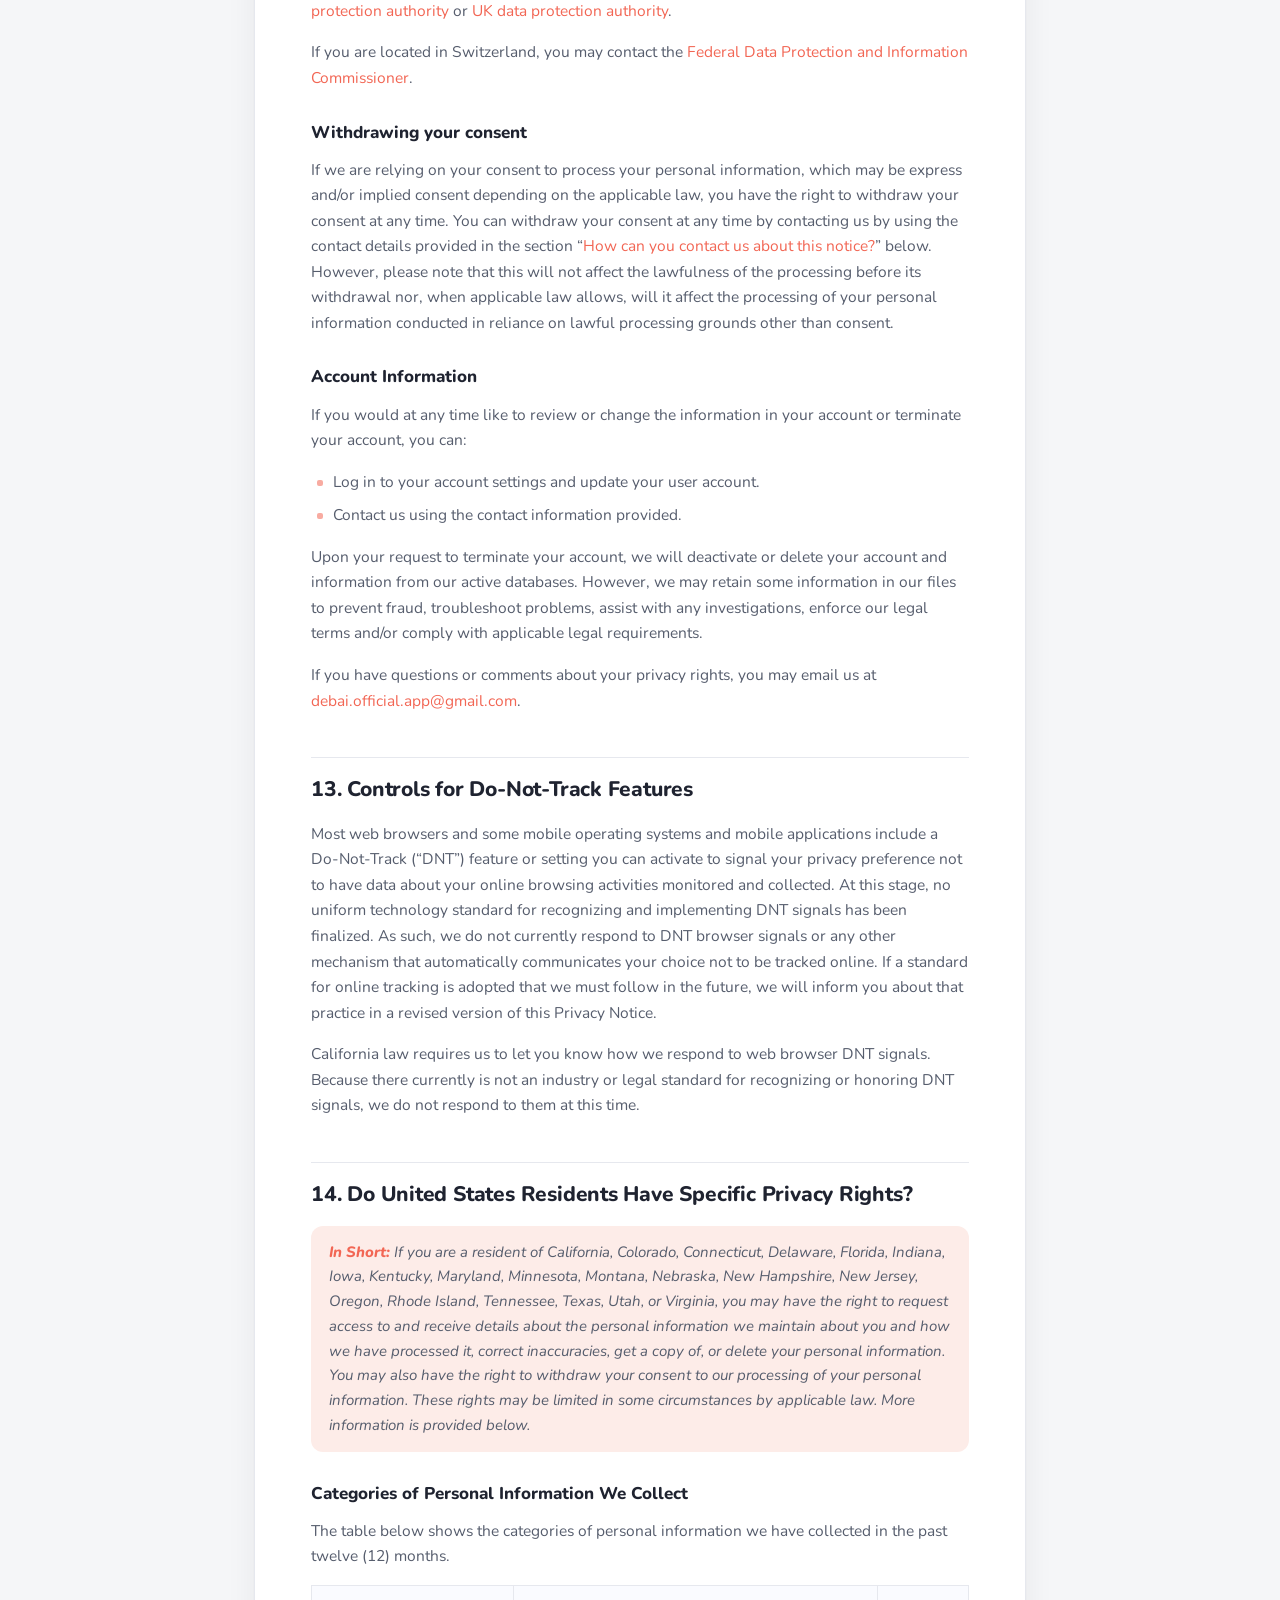
==== commit 5508cceb: "." ====
--- a/index.html
+++ b/index.html
@@ -7,7 +7,7 @@
   <meta name="description" content="DebAI Privacy Policy — how we access, collect, store, use and share your personal information." />
   <meta name="theme-color" content="#F26654" />
   <link rel="icon" href="assets/icon.webp" type="image/webp" />
-  <link rel="stylesheet" href="assets/styles.css" />
+  <link rel="stylesheet" href="assets/styles.css?v=3" />
 </head>
 <body>
   <header class="site-header">
@@ -68,7 +68,7 @@
           <li><a href="#dnt">13. Controls for do-not-track features</a></li>
           <li><a href="#uslaws">14. Do United States residents have specific privacy rights?</a></li>
           <li><a href="#clausea">15. On-device bank notification access</a></li>
-          <li><a href="#clauseb">16. AI-based receipt processing</a></li>
+          <li><a href="#clauseb">16. AI-based receipt and voice processing</a></li>
           <li><a href="#clausec">17. Local-first storage and optional sync</a></li>
           <li><a href="#policyupdates">18. Do we make updates to this notice?</a></li>
           <li><a href="#contact">19. How can you contact us about this notice?</a></li>
@@ -87,6 +87,7 @@
         <li>email addresses</li>
         <li>financial transaction data (amounts, descriptions, categories, lists and budgets the user enters)</li>
         <li>receipt images uploaded by the user for AI processing</li>
+        <li>voice recordings the user creates to add transactions, uploaded for AI transcription and processing</li>
       </ul>
       <p><strong>Sensitive Information.</strong> When necessary, with your consent or as otherwise permitted by applicable law, we process the following categories of sensitive information:</p>
       <ul>
@@ -96,7 +97,7 @@
       <p><strong>Social Media Login Data.</strong> We may provide you with the option to register with us using your existing social media account details, like your Facebook, X, or other social media account. If you choose to register in this way, we will collect certain profile information about you from the social media provider, as described in the section called &ldquo;<a href="#sociallogins">How do we handle your social logins?</a>&rdquo; below.</p>
       <p><strong>Application Data.</strong> If you use our application(s), we also may collect the following information if you choose to provide us with access or permission:</p>
       <ul>
-        <li><em>Mobile Device Access.</em> We may request access or permission to certain features from your mobile device, including your mobile device's camera, gallery, and other features. If you wish to change our access or permissions, you may do so in your device's settings.</li>
+        <li><em>Mobile Device Access.</em> We may request access or permission to certain features from your mobile device, including your mobile device's camera, gallery, microphone, and other features. If you wish to change our access or permissions, you may do so in your device's settings.</li>
         <li><em>Mobile Device Data.</em> We automatically collect device information (such as your mobile device ID, model, and manufacturer), operating system, version information and system configuration information, device and application identification numbers, browser type and version, hardware model, Internet service provider and/or mobile carrier, and Internet Protocol (IP) address (or proxy server). If you are using our application(s), we may also collect information about the phone network associated with your mobile device, your mobile device's operating system or platform, the type of mobile device you use, your mobile device's unique device ID, and information about the features of our application(s) you accessed.</li>
         <li><em>Push Notifications.</em> We may request to send you push notifications regarding your account or certain features of the application(s). If you wish to opt out from receiving these types of communications, you may turn them off in your device's settings.</li>
       </ul>
@@ -130,6 +131,7 @@
         <li><strong>To save or protect an individual's vital interest.</strong> We may process your information when necessary to save or protect an individual's vital interest, such as to prevent harm.</li>
         <li><strong>Bank notification processing.</strong> To read on-device bank notifications in order to detect and suggest transactions to the user.</li>
         <li><strong>Receipt image processing.</strong> To process receipt images through AI in order to extract and suggest transaction details.</li>
+        <li><strong>Voice transaction processing.</strong> To transcribe and process voice recordings the user creates in order to extract and suggest transaction details.</li>
         <li><strong>Data synchronization and backup.</strong> To synchronize the user's financial data across their devices and keep a backup of it.</li>
       </ul>
 
@@ -207,6 +209,7 @@
       <ul>
         <li>Text analysis</li>
         <li>Image analysis</li>
+        <li>Audio and voice analysis (speech-to-text transcription)</li>
       </ul>
       <h3>How We Process Your Data Using AI</h3>
       <p>All personal information processed using our AI Products is handled in line with our Privacy Notice and our agreement with third parties. This ensures high security and safeguards your personal information throughout the process, giving you peace of mind about your data's safety.</p>
@@ -344,8 +347,9 @@
       <h2 id="clausea">15. On-Device Bank Notification Access</h2>
       <p>With your explicit permission, DebAI uses Android's notification access to read notifications generated by banking and financial apps installed on your device. This access is used solely to detect financial transactions and suggest them to you within the app. We only process notifications from financial institutions; we do not read, store, or transmit notifications from messaging, email, or other unrelated apps. The content of these notifications is processed to extract transaction details such as the amount, merchant, and date. You can revoke this permission at any time in your device settings, and the feature is entirely optional.</p>
 
-      <h2 id="clauseb">16. AI-Based Receipt Processing</h2>
+      <h2 id="clauseb">16. AI-Based Receipt and Voice Processing</h2>
       <p>When you choose to scan a receipt or invoice, the image is sent to our backend and to Google's Gemini AI service to automatically extract transaction details. This feature is optional: if you do not upload images, no image data is processed by AI. Extracted data is presented to you for confirmation before it is saved.</p>
+      <p>Similarly, when you choose to add a transaction by voice, the audio you record is sent to our backend and to Google's Gemini AI service to be transcribed and to extract transaction details. This feature is optional: if you do not use voice entry, no audio is recorded or processed. Extracted data is presented to you for confirmation before it is saved.</p>
 
       <h2 id="clausec">17. Local-First Storage and Optional Sync</h2>
       <p>Your financial data is primarily stored locally on your device. It is only synchronized to our servers if you have an active subscription or trial. If you do not sync, your data remains solely on your device and is not backed up by us.</p>
